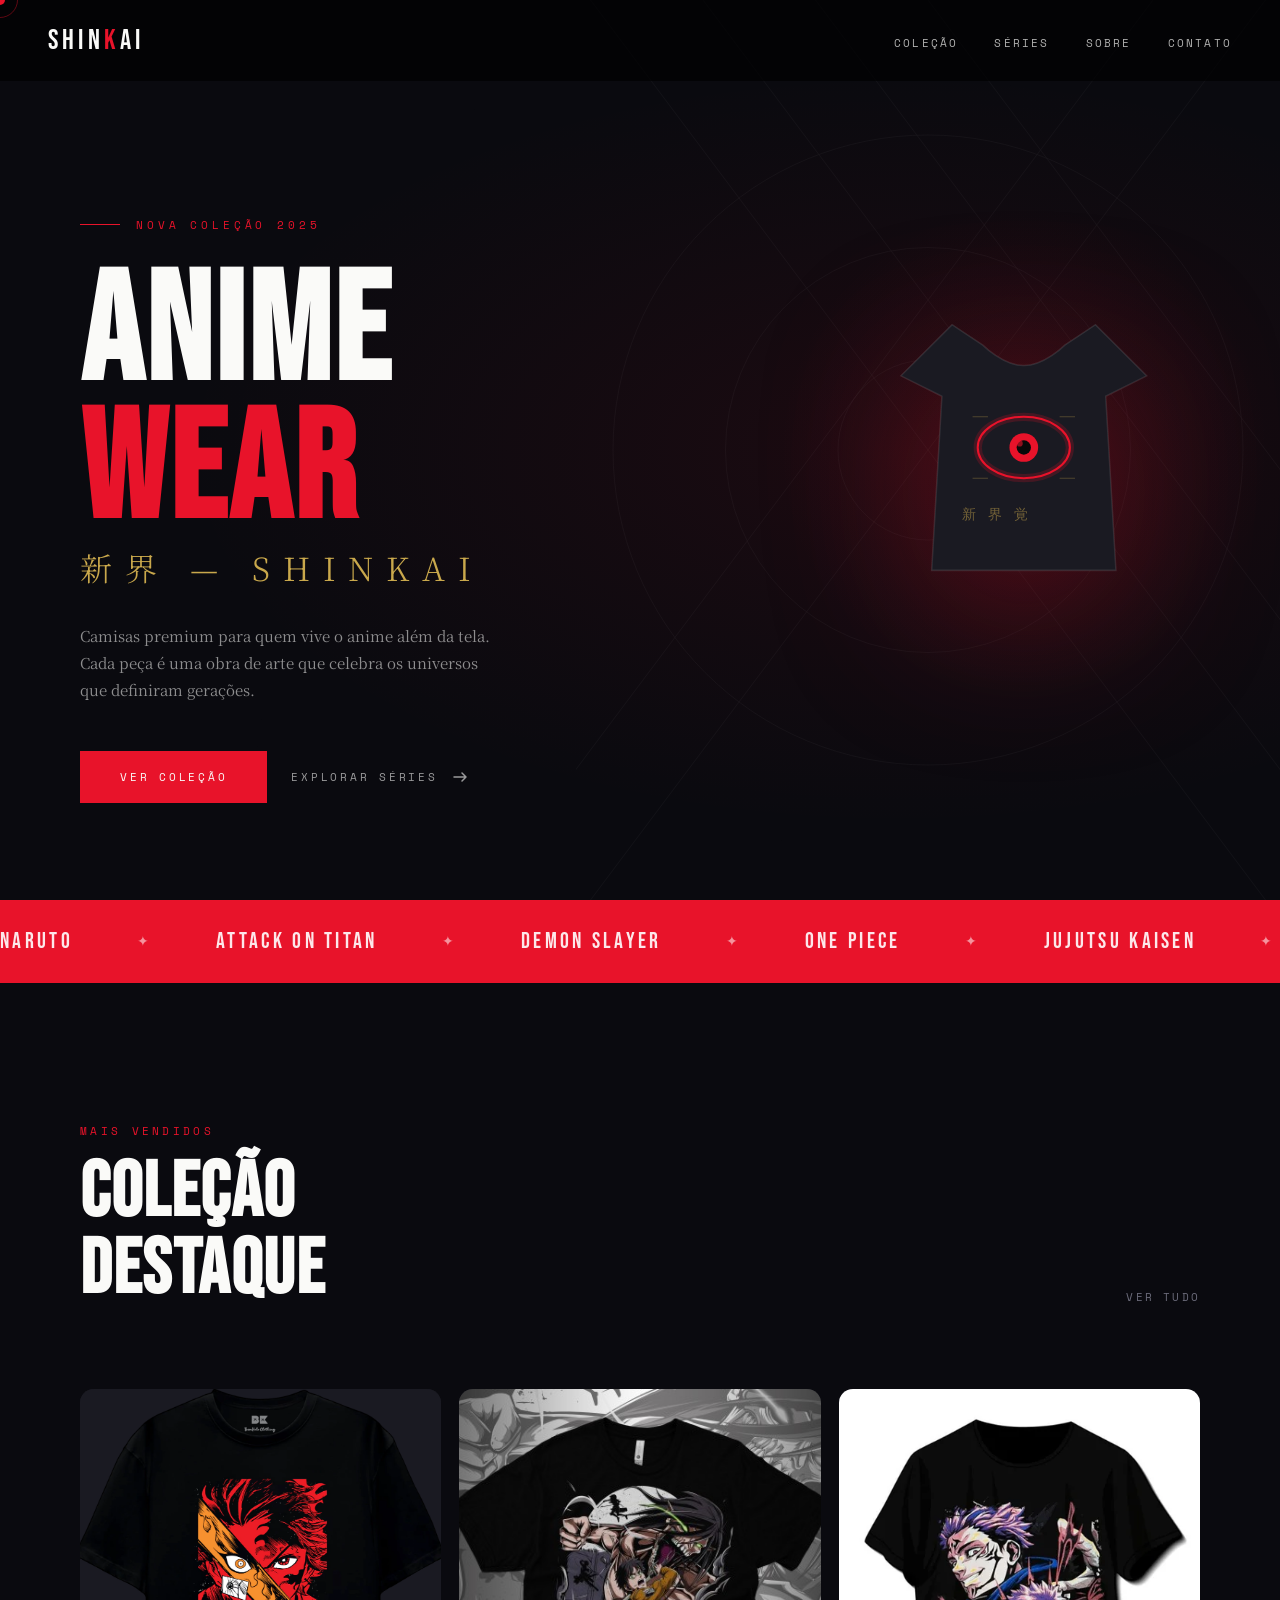
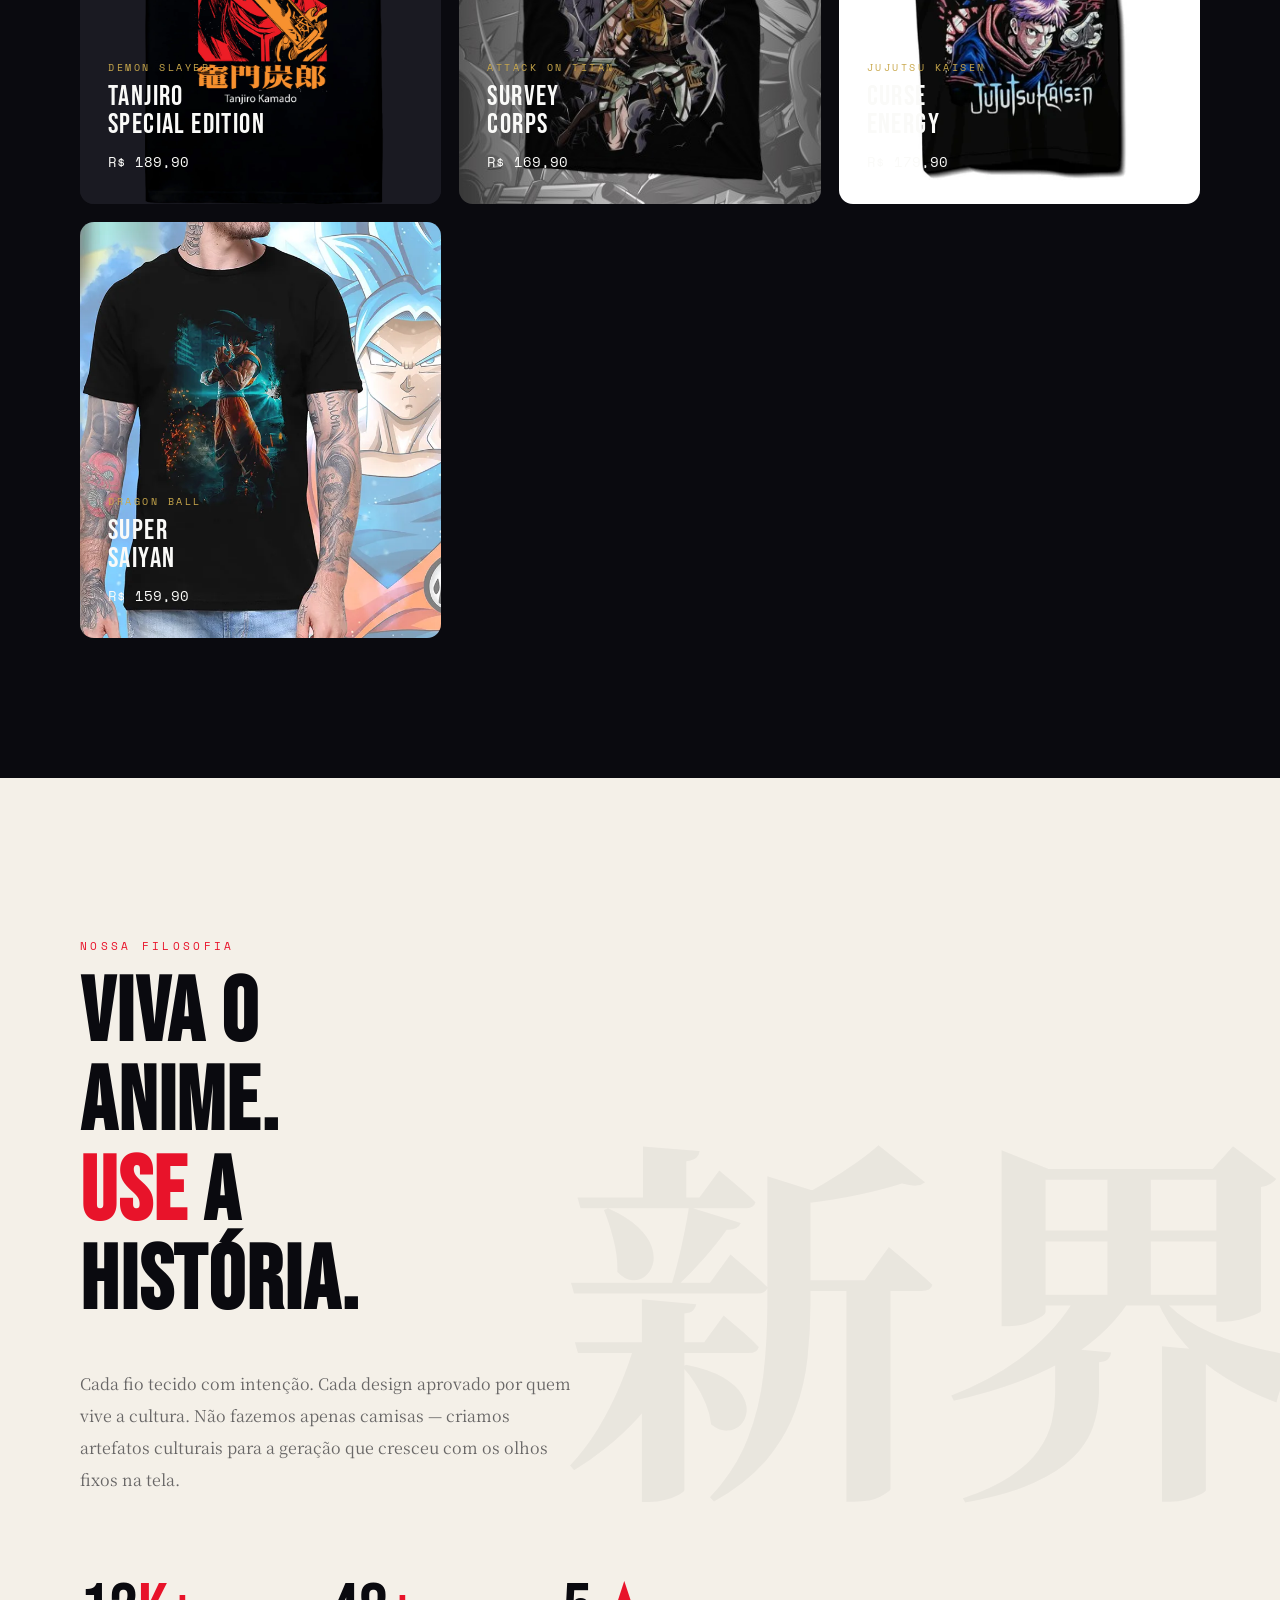
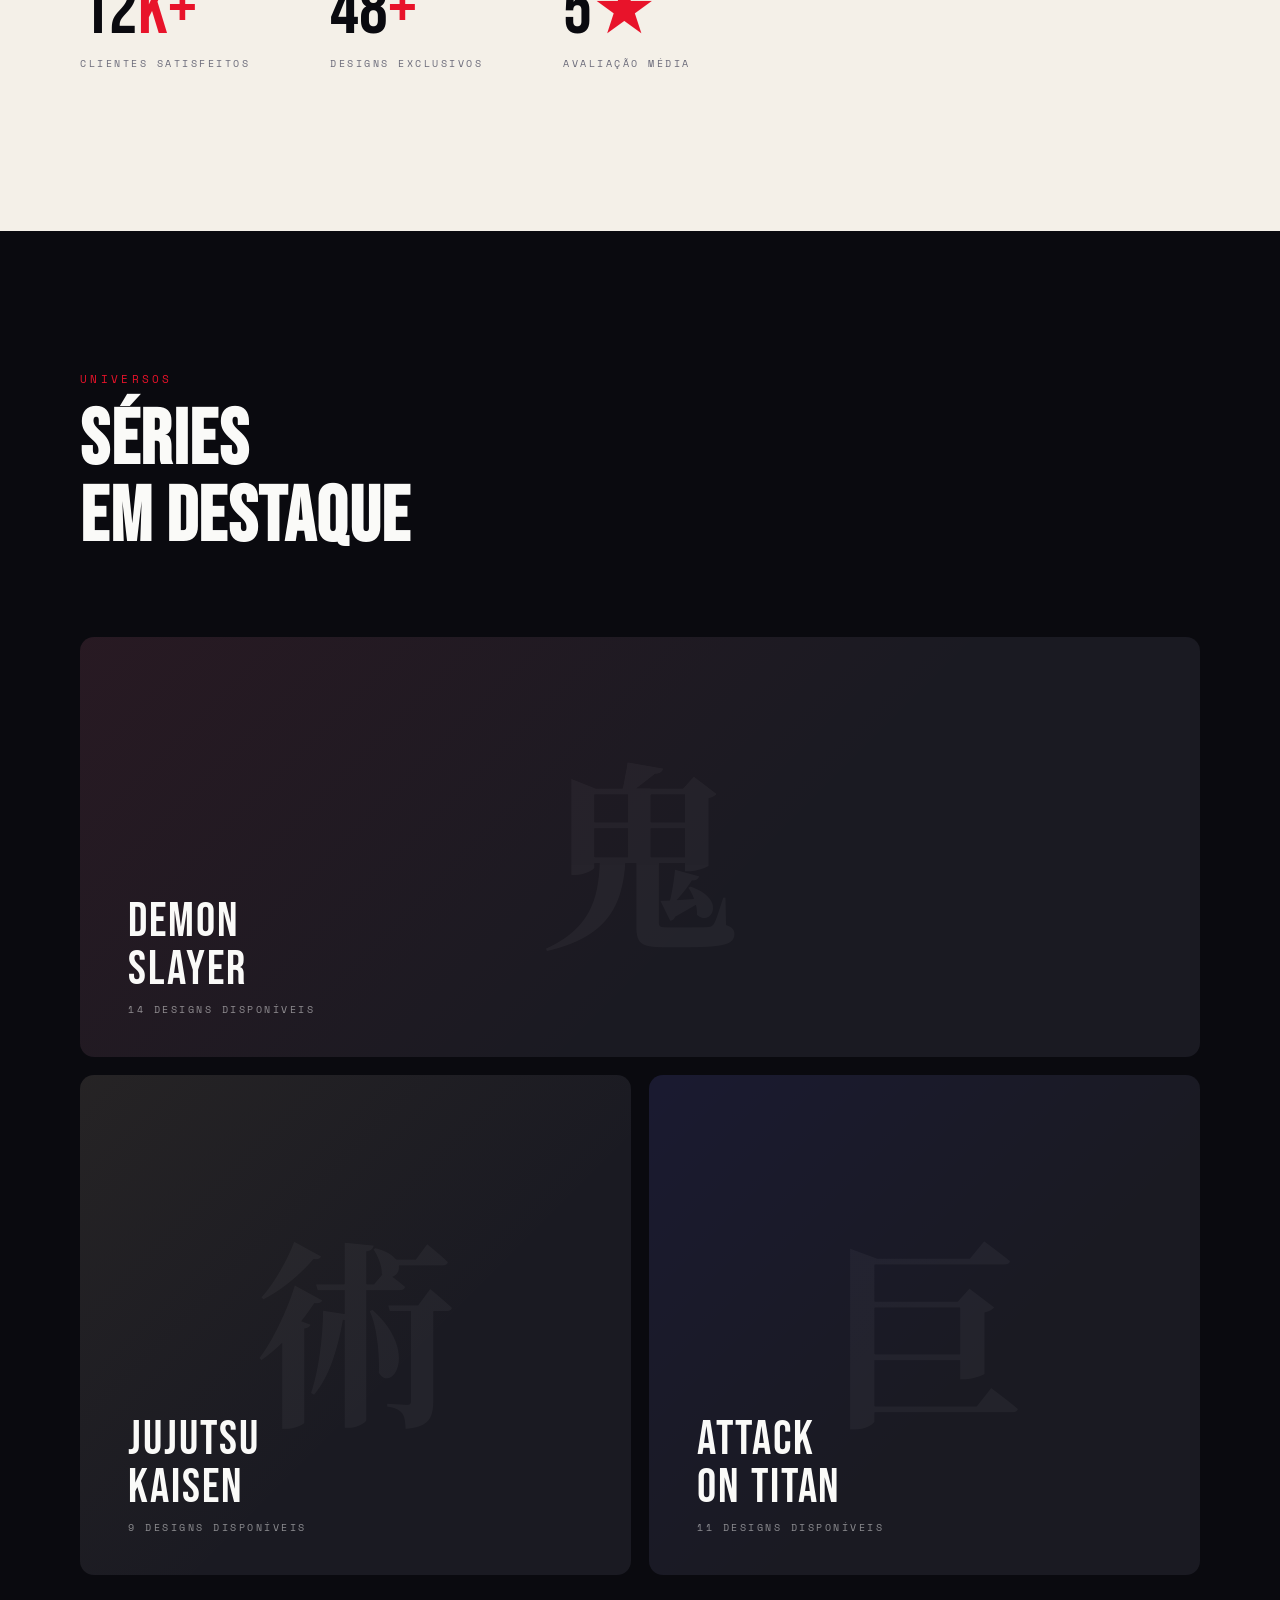
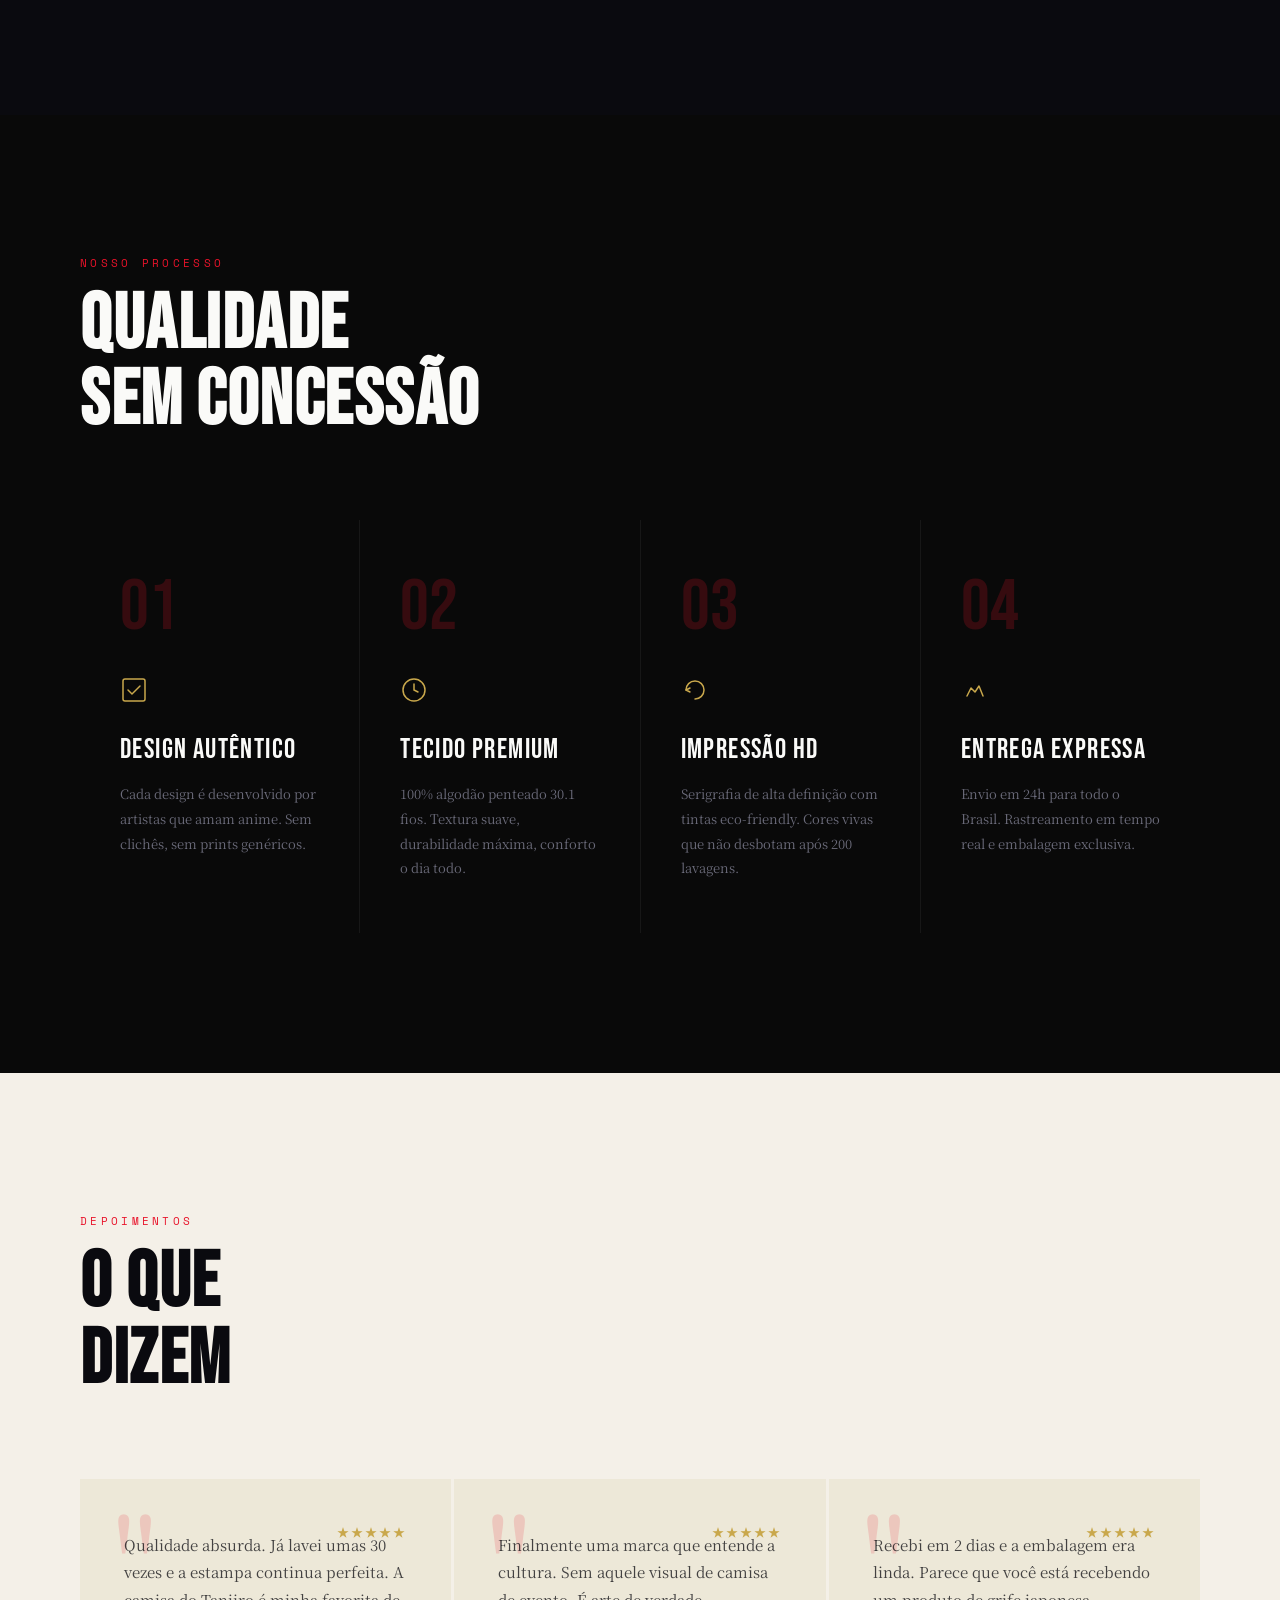
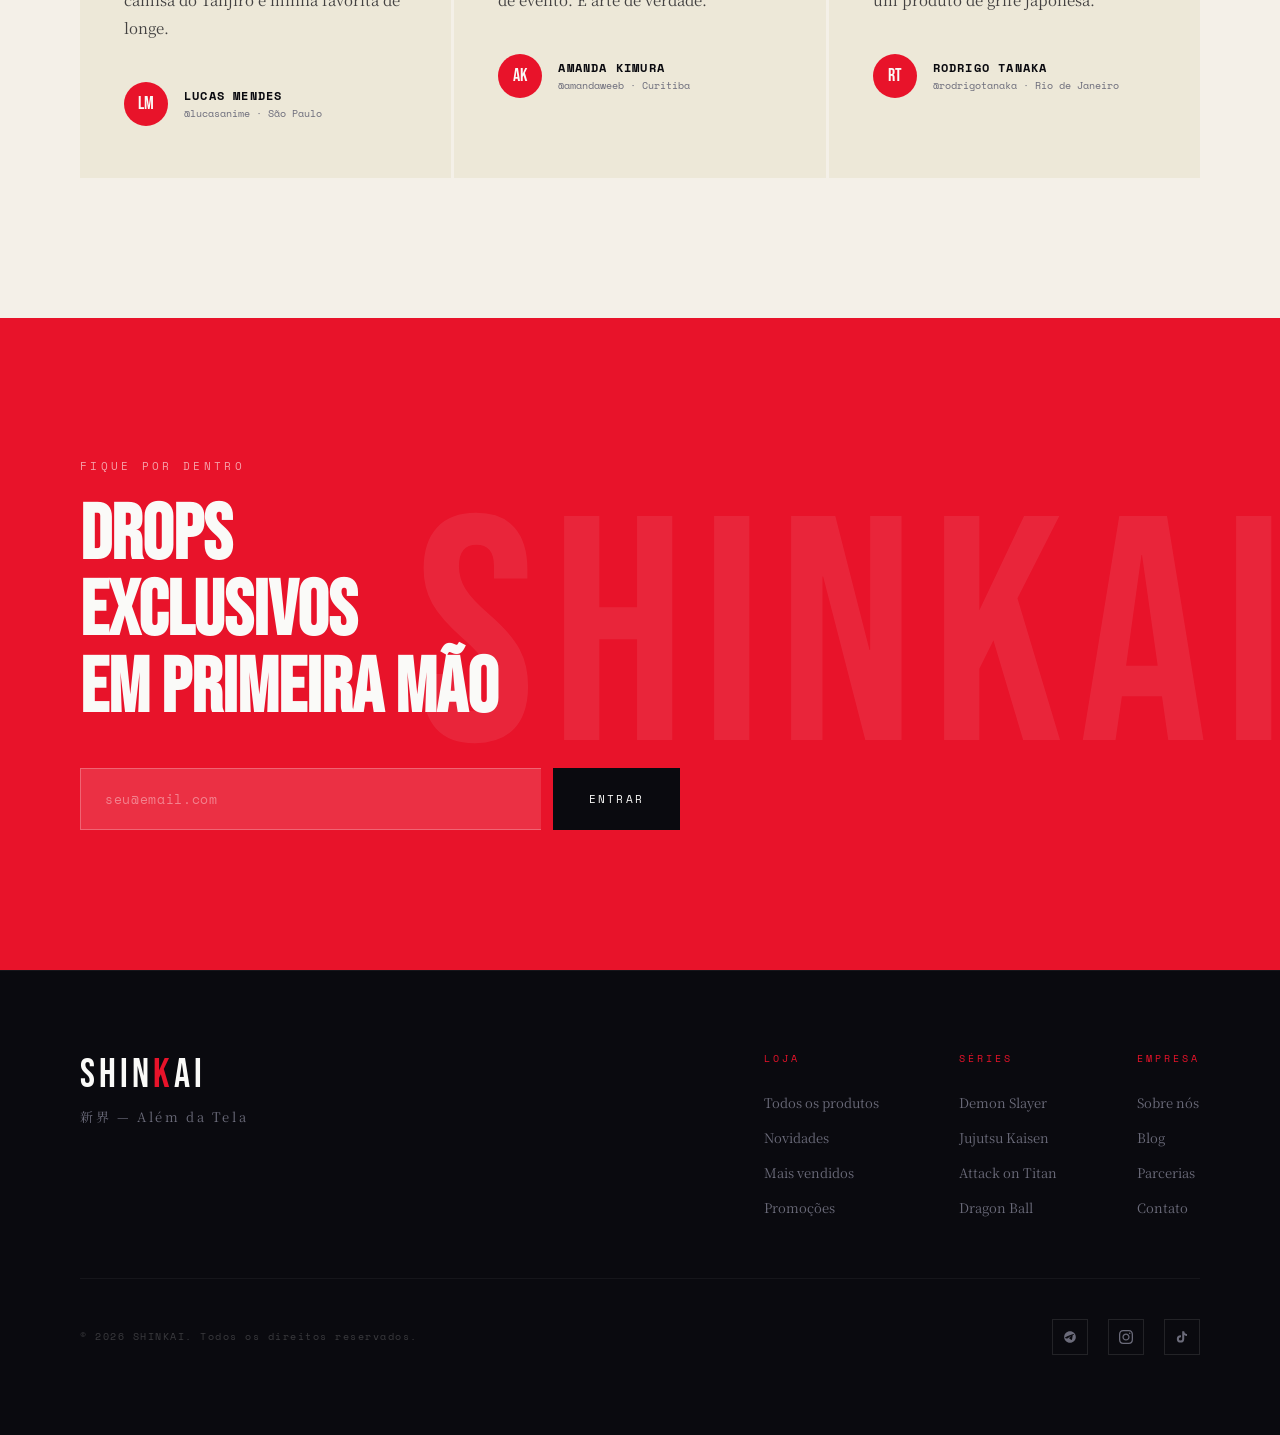
==== Index.html @ f2dc111c "feat: lançamento inicial da landing page SHINKAI com identidade visual premium inspirada em anime, s" ====
<!doctype html>
    <html lang="pt-BR">
    <head>
        <meta charset="UTF-8" />
        <meta name="viewport" content="width=device-width, initial-scale=1.0" />
        <title>SHINKAI — Camisas de Anime</title>
        <link
        href="https://fonts.googleapis.com/css2?family=Bebas+Neue&family=Noto+Serif+JP:wght@300;400;700&family=Space+Mono:wght@400;700&display=swap"
        rel="stylesheet"
        />
        <link rel="stylesheet" href="style.css" />
    </head>
    <body>
        <div class="cursor" id="cursor"></div>
        <div class="cursor-follower" id="cursor-follower"></div>

        <!-- NAV -->
        <nav>
        <a href="#" class="nav-logo">SHIN<span>K</span>AI</a>
        <ul class="nav-links">
            <li><a href="#produtos">Coleção</a></li>
            <li><a href="#colecoes">Séries</a></li>
            <li><a href="#processo">Sobre</a></li>
            <li><a href="#newsletter">Contato</a></li>
        </ul>
        </nav>

        <!-- HERO -->
        <section id="hero">
        <div class="hero-bg"></div>
        <div class="ink-lines">
            <svg
            viewBox="0 0 600 800"
            fill="none"
            xmlns="http://www.w3.org/2000/svg"
            >
            <line
                x1="0"
                y1="0"
                x2="600"
                y2="800"
                stroke="white"
                stroke-width="0.5"
            />
            <line
                x1="100"
                y1="0"
                x2="700"
                y2="800"
                stroke="white"
                stroke-width="0.5"
            />
            <line
                x1="200"
                y1="0"
                x2="800"
                y2="800"
                stroke="white"
                stroke-width="0.5"
            />
            <line
                x1="300"
                y1="0"
                x2="900"
                y2="800"
                stroke="white"
                stroke-width="0.5"
            />
            <line
                x1="600"
                y1="0"
                x2="0"
                y2="800"
                stroke="white"
                stroke-width="0.5"
            />
            <line
                x1="500"
                y1="0"
                x2="-100"
                y2="800"
                stroke="white"
                stroke-width="0.5"
            />
            <circle cx="300" cy="400" r="280" stroke="white" stroke-width="0.5" />
            <circle cx="300" cy="400" r="180" stroke="white" stroke-width="0.5" />
            <circle cx="300" cy="400" r="80" stroke="white" stroke-width="0.5" />
            </svg>
        </div>

        <div class="hero-content">
            <div class="hero-label">Nova Coleção 2025</div>
            <h1 class="hero-title">
            ANIME
            <span class="accent">WEAR</span>
            <span class="jp">新界 — SHINKAI</span>
            </h1>
            <p class="hero-desc">
            Camisas premium para quem vive o anime além da tela. Cada peça é uma
            obra de arte que celebra os universos que definiram gerações.
            </p>
            <div class="hero-ctas">
            <a href="#produtos" class="btn-primary">Ver Coleção</a>
            <a href="#colecoes" class="btn-ghost">
                Explorar Séries
                <svg width="20" height="20" viewBox="0 0 20 20" fill="none">
                <path
                    d="M4 10h12M12 6l4 4-4 4"
                    stroke="currentColor"
                    stroke-width="1.5"
                    stroke-linecap="round"
                    stroke-linejoin="round"
                />
                </svg>
            </a>
            </div>
        </div>

        <div class="hero-visual">
            <div class="shirt-frame">
            <div class="shirt-bg-circle"></div>
            <svg
                class="shirt-svg"
                viewBox="0 0 400 400"
                fill="none"
                xmlns="http://www.w3.org/2000/svg"
            >
                <!-- Shirt shape -->
                <path
                d="M130 80 L80 130 L120 150 L110 320 L290 320 L280 150 L320 130 L270 80 L240 100 C240 100 220 120 200 120 C180 120 160 100 160 100 Z"
                fill="#1A1A22"
                stroke="rgba(255,255,255,0.1)"
                stroke-width="1.5"
                />
                <!-- Design element - eye symbol -->
                <ellipse
                cx="200"
                cy="200"
                rx="45"
                ry="30"
                stroke="#E8132A"
                stroke-width="2"
                fill="none"
                />
                <circle cx="200" cy="200" r="14" fill="#E8132A" />
                <circle cx="200" cy="200" r="7" fill="#090909" />
                <circle cx="196" cy="196" r="3" fill="#E8132A" opacity="0.6" />
                <!-- Kanji decoration -->
                <text
                x="140"
                y="270"
                font-family="serif"
                font-size="14"
                fill="rgba(201,168,76,0.5)"
                letter-spacing="4"
                >
                新 界 覚
                </text>
                <!-- Corner marks -->
                <line
                x1="150"
                y1="170"
                x2="165"
                y2="170"
                stroke="rgba(201,168,76,0.3)"
                stroke-width="1"
                />
                <line
                x1="235"
                y1="170"
                x2="250"
                y2="170"
                stroke="rgba(201,168,76,0.3)"
                stroke-width="1"
                />
                <line
                x1="150"
                y1="230"
                x2="165"
                y2="230"
                stroke="rgba(201,168,76,0.3)"
                stroke-width="1"
                />
                <line
                x1="235"
                y1="230"
                x2="250"
                y2="230"
                stroke="rgba(201,168,76,0.3)"
                stroke-width="1"
                />
                <!-- Glow -->
                <ellipse
                cx="200"
                cy="200"
                rx="45"
                ry="30"
                stroke="rgba(232,19,42,0.2)"
                stroke-width="8"
                fill="none"
                />
            </svg>
            </div>
        </div>
        </section>

        <!-- MARQUEE -->
        <div class="marquee-section">
        <div class="marquee-track" id="marquee">
            <span class="marquee-item">Naruto</span>
            <span class="marquee-item">Attack on Titan</span>
            <span class="marquee-item">Demon Slayer</span>
            <span class="marquee-item">One Piece</span>
            <span class="marquee-item">Jujutsu Kaisen</span>
            <span class="marquee-item">Chainsaw Man</span>
            <span class="marquee-item">Hunter x Hunter</span>
            <span class="marquee-item">Bleach</span>
            <span class="marquee-item">Dragon Ball</span>
            <span class="marquee-item">Spy x Family</span>
            <!-- Duplicated for infinite loop -->
            <span class="marquee-item">Naruto</span>
            <span class="marquee-item">Attack on Titan</span>
            <span class="marquee-item">Demon Slayer</span>
            <span class="marquee-item">One Piece</span>
            <span class="marquee-item">Jujutsu Kaisen</span>
            <span class="marquee-item">Chainsaw Man</span>
            <span class="marquee-item">Hunter x Hunter</span>
            <span class="marquee-item">Bleach</span>
            <span class="marquee-item">Dragon Ball</span>
            <span class="marquee-item">Spy x Family</span>
        </div>
        </div>

        <!-- ========================= -->
        <!-- PRODUTOS ORGANIZADO -->
        <!-- ========================= -->

        <section id="produtos">
        <div class="section-header reveal">
            <div>
            <div class="section-label">Mais Vendidos</div>
            <h2 class="section-title">COLEÇÃO<br />DESTAQUE</h2>
            </div>

            <a href="#colecoes" class="section-link"> Ver tudo </a>
        </div>

        <div class="products-grid reveal">
            <!-- ================= CARD 1 ================= -->
            <div class="product-card">
            <div class="card-img">
                <!-- LINK DA FOTO -->
                <img
                src="./Img/camisa demon slayer tanjiro.webp"
                alt="Camisa Tanjiro"
                class="product-photo"
                />

                <div class="card-overlay"></div>

                <div class="card-info">
                <div class="card-series">Demon Slayer</div>
                <div class="card-name">TANJIRO<br />SPECIAL EDITION</div>
                <div class="card-price">R$ 189,90</div>
                </div>
            </div>
            </div>

            <!-- ================= CARD 2 ================= -->
            <div class="product-card">
            <div class="card-img">
                <!-- LINK DA FOTO -->
                <img
                src="./Img/camisa attack on titan.jpg"
                alt="Camisa Attack on Titan"
                class="product-photo"
                />

                <div class="card-overlay"></div>

                <div class="card-info">
                <div class="card-series">Attack on Titan</div>
                <div class="card-name">SURVEY<br />CORPS</div>
                <div class="card-price">R$ 169,90</div>
                </div>
            </div>
            </div>

            <!-- ================= CARD 3 ================= -->
            <div class="product-card">
            <div class="card-img">
                <!-- LINK DA FOTO -->
                <img
                src="./Img/Camisa Jujutsu Kaisen.webp"
                alt="Camisa Jujutsu Kaisen"
                class="product-photo"
                />

                <div class="card-overlay"></div>

                <div class="card-info">
                <div class="card-series">Jujutsu Kaisen</div>
                <div class="card-name">CURSE<br />ENERGY</div>
                <div class="card-price">R$ 179,90</div>
                </div>
            </div>
            </div>

            <!-- ================= CARD 4 ================= -->
            <div class="product-card">
            <div class="card-img">
                <!-- LINK DA FOTO -->
                <img
                src="./Img/camisa dragon ball.webp"
                alt="Camisa Dragon Ball"
                class="product-photo"
                />

                <div class="card-overlay"></div>

                <div class="card-info">
                <div class="card-series">Dragon Ball</div>
                <div class="card-name">SUPER<br />SAIYAN</div>
                <div class="card-price">R$ 159,90</div>
                </div>
            </div>
            </div>
        </div>
        </section>

        <!-- STATEMENT -->
        <section id="statement">
        <div class="statement-content">
            <div class="section-label reveal" style="color: var(--red)">
            Nossa Filosofia
            </div>
            <h2 class="statement-quote reveal">
            VIVA O<br />ANIME.<br /><em>USE</em> A<br />HISTÓRIA.
            </h2>
            <p class="statement-body reveal">
            Cada fio tecido com intenção. Cada design aprovado por quem vive a
            cultura. Não fazemos apenas camisas — criamos artefatos culturais para
            a geração que cresceu com os olhos fixos na tela.
            </p>
            <div class="statement-stats reveal">
            <div>
                <div class="stat-num">12<span>K+</span></div>
                <div class="stat-label">Clientes satisfeitos</div>
            </div>
            <div>
                <div class="stat-num">48<span>+</span></div>
                <div class="stat-label">Designs exclusivos</div>
            </div>
            <div>
                <div class="stat-num">5<span>★</span></div>
                <div class="stat-label">Avaliação média</div>
            </div>
            </div>
        </div>
        </section>

        <!-- COLLECTIONS -->
        <section id="colecoes">
        <div class="section-header reveal">
            <div>
            <div class="section-label">Universos</div>
            <h2 class="section-title">SÉRIES<br />EM DESTAQUE</h2>
            </div>
        </div>

        <div class="collections-grid">
            <div class="collection-item coll-1 reveal">
            <div class="coll-bg">鬼</div>
            <div class="coll-gradient"></div>
            <div class="coll-content">
                <div>
                <div class="coll-title">DEMON<br />SLAYER</div>
                <div class="coll-sub">14 designs disponíveis</div>
                </div>
                <button class="coll-arrow">
                <svg width="18" height="18" viewBox="0 0 18 18" fill="none">
                    <path
                    d="M3 9h12M11 5l4 4-4 4"
                    stroke="white"
                    stroke-width="1.5"
                    stroke-linecap="round"
                    />
                </svg>
                </button>
            </div>
            </div>
            <div class="collection-item coll-2 reveal">
            <div class="coll-bg">術</div>
            <div class="coll-gradient"></div>
            <div class="coll-content">
                <div>
                <div class="coll-title">JUJUTSU<br />KAISEN</div>
                <div class="coll-sub">9 designs disponíveis</div>
                </div>
                <button class="coll-arrow">
                <svg width="18" height="18" viewBox="0 0 18 18" fill="none">
                    <path
                    d="M3 9h12M11 5l4 4-4 4"
                    stroke="white"
                    stroke-width="1.5"
                    stroke-linecap="round"
                    />
                </svg>
                </button>
            </div>
            </div>
            <div class="collection-item coll-3 reveal">
            <div class="coll-bg">巨</div>
            <div class="coll-gradient"></div>
            <div class="coll-content">
                <div>
                <div class="coll-title">ATTACK<br />ON TITAN</div>
                <div class="coll-sub">11 designs disponíveis</div>
                </div>
                <button class="coll-arrow">
                <svg width="18" height="18" viewBox="0 0 18 18" fill="none">
                    <path
                    d="M3 9h12M11 5l4 4-4 4"
                    stroke="white"
                    stroke-width="1.5"
                    stroke-linecap="round"
                    />
                </svg>
                </button>
            </div>
            </div>
        </div>
        </section>

        <!-- PROCESS -->
        <section id="processo">
        <div class="section-header reveal">
            <div>
            <div class="section-label">Nosso Processo</div>
            <h2 class="section-title">QUALIDADE<br />SEM CONCESSÃO</h2>
            </div>
        </div>

        <div class="process-grid">
            <div class="process-item reveal">
            <div class="process-num">01</div>
            <div class="process-icon">
                <svg width="28" height="28" viewBox="0 0 28 28" fill="none">
                <rect
                    x="3"
                    y="3"
                    width="22"
                    height="22"
                    rx="2"
                    stroke="#C9A84C"
                    stroke-width="1.5"
                />
                <path
                    d="M8 14l4 4 8-8"
                    stroke="#C9A84C"
                    stroke-width="1.5"
                    stroke-linecap="round"
                />
                </svg>
            </div>
            <div class="process-name">Design Autêntico</div>
            <p class="process-desc">
                Cada design é desenvolvido por artistas que amam anime. Sem clichês,
                sem prints genéricos.
            </p>
            </div>
            <div class="process-item reveal">
            <div class="process-num">02</div>
            <div class="process-icon">
                <svg width="28" height="28" viewBox="0 0 28 28" fill="none">
                <circle
                    cx="14"
                    cy="14"
                    r="11"
                    stroke="#C9A84C"
                    stroke-width="1.5"
                />
                <path
                    d="M14 8v6l4 2"
                    stroke="#C9A84C"
                    stroke-width="1.5"
                    stroke-linecap="round"
                />
                </svg>
            </div>
            <div class="process-name">Tecido Premium</div>
            <p class="process-desc">
                100% algodão penteado 30.1 fios. Textura suave, durabilidade máxima,
                conforto o dia todo.
            </p>
            </div>
            <div class="process-item reveal">
            <div class="process-num">03</div>
            <div class="process-icon">
                <svg width="28" height="28" viewBox="0 0 28 28" fill="none">
                <path
                    d="M5 14C5 9 9 5 14 5s9 4 9 9-4 9-9 9"
                    stroke="#C9A84C"
                    stroke-width="1.5"
                    stroke-linecap="round"
                />
                <path
                    d="M5 14l4-2M5 14l4 2"
                    stroke="#C9A84C"
                    stroke-width="1.5"
                    stroke-linecap="round"
                />
                </svg>
            </div>
            <div class="process-name">Impressão HD</div>
            <p class="process-desc">
                Serigrafia de alta definição com tintas eco-friendly. Cores vivas
                que não desbotam após 200 lavagens.
            </p>
            </div>
            <div class="process-item reveal">
            <div class="process-num">04</div>
            <div class="process-icon">
                <svg width="28" height="28" viewBox="0 0 28 28" fill="none">
                <path
                    d="M6 20l4-8 4 4 4-6 4 10"
                    stroke="#C9A84C"
                    stroke-width="1.5"
                    stroke-linecap="round"
                    stroke-linejoin="round"
                />
                </svg>
            </div>
            <div class="process-name">Entrega Expressa</div>
            <p class="process-desc">
                Envio em 24h para todo o Brasil. Rastreamento em tempo real e
                embalagem exclusiva.
            </p>
            </div>
        </div>
        </section>

        <!-- TESTIMONIALS -->
        <section id="depoimentos">
        <div class="section-header reveal">
            <div>
            <div class="section-label" style="color: var(--red)">Depoimentos</div>
            <h2 class="section-title" style="color: var(--ink)">
                O QUE<br />DIZEM
            </h2>
            </div>
        </div>

        <div class="testimonials-track">
            <div class="testimonial-card reveal">
            <div class="stars">★★★★★</div>
            <p class="testimonial-text">
                Qualidade absurda. Já lavei umas 30 vezes e a estampa continua
                perfeita. A camisa do Tanjiro é minha favorita de longe.
            </p>
            <div class="testimonial-author">
                <div class="author-avatar">LM</div>
                <div>
                <div class="author-name">Lucas Mendes</div>
                <div class="author-handle">@lucasanime · São Paulo</div>
                </div>
            </div>
            </div>
            <div class="testimonial-card reveal">
            <div class="stars">★★★★★</div>
            <p class="testimonial-text">
                Finalmente uma marca que entende a cultura. Sem aquele visual de
                camisa de evento. É arte de verdade.
            </p>
            <div class="testimonial-author">
                <div class="author-avatar">AK</div>
                <div>
                <div class="author-name">Amanda Kimura</div>
                <div class="author-handle">@amandaweeb · Curitiba</div>
                </div>
            </div>
            </div>
            <div class="testimonial-card reveal">
            <div class="stars">★★★★★</div>
            <p class="testimonial-text">
                Recebi em 2 dias e a embalagem era linda. Parece que você está
                recebendo um produto de grife japonesa.
            </p>
            <div class="testimonial-author">
                <div class="author-avatar">RT</div>
                <div>
                <div class="author-name">Rodrigo Tanaka</div>
                <div class="author-handle">@rodrigotanaka · Rio de Janeiro</div>
                </div>
            </div>
            </div>
        </div>
        </section>

        <!-- NEWSLETTER -->
        <section id="newsletter">
        <div class="nl-content">
            <div class="nl-label">Fique por dentro</div>
            <h2 class="nl-title">DROPS<br />EXCLUSIVOS<br />EM PRIMEIRA MÃO</h2>
            <div class="nl-form">
            <input type="email" class="nl-input" placeholder="seu@email.com" />
            <button class="nl-btn">Entrar</button>
            </div>
        </div>
        </section>

        <!-- FOOTER -->
        <footer>
        <div class="footer-top">
            <div>
            <div class="footer-logo">SHIN<span>K</span>AI</div>
            <div class="footer-tagline">新界 — Além da Tela</div>
            </div>
            <div class="footer-cols">
            <div class="footer-col">
                <div class="footer-col-title">Loja</div>
                <ul>
                <li><a href="#">Todos os produtos</a></li>
                <li><a href="#">Novidades</a></li>
                <li><a href="#">Mais vendidos</a></li>
                <li><a href="#">Promoções</a></li>
                </ul>
            </div>
            <div class="footer-col">
                <div class="footer-col-title">Séries</div>
                <ul>
                <li><a href="#">Demon Slayer</a></li>
                <li><a href="#">Jujutsu Kaisen</a></li>
                <li><a href="#">Attack on Titan</a></li>
                <li><a href="#">Dragon Ball</a></li>
                </ul>
            </div>
            <div class="footer-col">
                <div class="footer-col-title">Empresa</div>
                <ul>
                <li><a href="#">Sobre nós</a></li>
                <li><a href="#">Blog</a></li>
                <li><a href="#">Parcerias</a></li>
                <li><a href="#">Contato</a></li>
                </ul>
            </div>
            </div>
        </div>
        <div class="footer-bottom">
            <div class="footer-copy">
            © 2026 SHINKAI. Todos os direitos reservados.
            </div>
            <div class="footer-social">
            <a href="#" class="social-link">
                <svg viewBox="0 0 24 24">
                <path
                    d="M12 2C6.48 2 2 6.48 2 12s4.48 10 10 10 10-4.48 10-10S17.52 2 12 2zm4.64 6.8c-.15 1.58-.8 5.42-1.13 7.19-.14.75-.42 1-.68 1.03-.58.05-1.02-.38-1.58-.75-.88-.58-1.38-.94-2.23-1.5-.99-.65-.35-1.01.22-1.59.15-.15 2.71-2.48 2.76-2.69.01-.03.01-.14-.07-.2-.08-.06-.19-.04-.27-.02-.12.02-1.96 1.25-5.54 3.69-.52.36-1 .53-1.42.52-.47-.01-1.37-.26-2.03-.48-.82-.27-1.47-.42-1.42-.88.03-.25.38-.51 1.07-.78 4.19-1.82 6.99-3.02 8.4-3.6 4.01-1.67 4.84-1.96 5.38-1.97.12 0 .38.03.55.18.14.12.18.29.2.45-.01.06-.01.13-.02.2z"
                />
                </svg>
            </a>
            <a href="#" class="social-link">
                <svg viewBox="0 0 24 24">
                <path
                    d="M12 2.163c3.204 0 3.584.012 4.85.07 3.252.148 4.771 1.691 4.919 4.919.058 1.265.069 1.645.069 4.849 0 3.205-.012 3.584-.069 4.849-.149 3.225-1.664 4.771-4.919 4.919-1.266.058-1.644.07-4.85.07-3.204 0-3.584-.012-4.849-.07-3.26-.149-4.771-1.699-4.919-4.92-.058-1.265-.07-1.644-.07-4.849 0-3.204.013-3.583.07-4.849.149-3.227 1.664-4.771 4.919-4.919 1.266-.057 1.645-.069 4.849-.069zm0-2.163c-3.259 0-3.667.014-4.947.072-4.358.2-6.78 2.618-6.98 6.98-.059 1.281-.073 1.689-.073 4.948 0 3.259.014 3.668.072 4.948.2 4.358 2.618 6.78 6.98 6.98 1.281.058 1.689.072 4.948.072 3.259 0 3.668-.014 4.948-.072 4.354-.2 6.782-2.618 6.979-6.98.059-1.28.073-1.689.073-4.948 0-3.259-.014-3.667-.072-4.947-.196-4.354-2.617-6.78-6.979-6.98-1.281-.059-1.69-.073-4.949-.073zm0 5.838c-3.403 0-6.162 2.759-6.162 6.162s2.759 6.163 6.162 6.163 6.162-2.759 6.162-6.163c0-3.403-2.759-6.162-6.162-6.162zm0 10.162c-2.209 0-4-1.79-4-4 0-2.209 1.791-4 4-4s4 1.791 4 4c0 2.21-1.791 4-4 4zm6.406-11.845c-.796 0-1.441.645-1.441 1.44s.645 1.44 1.441 1.44c.795 0 1.439-.645 1.439-1.44s-.644-1.44-1.439-1.44z"
                />
                </svg>
            </a>
            <a href="#" class="social-link">
                <svg viewBox="0 0 24 24">
                <path
                    d="M19.59 6.69a4.83 4.83 0 01-3.77-4.25V2h-3.45v13.67a2.89 2.89 0 01-2.88 2.5 2.89 2.89 0 01-2.89-2.89 2.89 2.89 0 012.89-2.89c.28 0 .54.04.79.1V9.01a6.28 6.28 0 00-.79-.05 6.34 6.34 0 00-6.34 6.34 6.34 6.34 0 006.34 6.34 6.34 6.34 0 006.33-6.34V8.69a8.18 8.18 0 004.77 1.52V6.76a4.85 4.85 0 01-1-.07z"
                />
                </svg>
            </a>
            </div>
        </div>
        </footer>
        <script src="Scrpit.js"></script>
    </body>
    </html>
---- style.css ----
:root {
                --red: #e8132a;
                --dark: #090909;
                --ink: #0a0a0f;
                --paper: #f4f0e8;
                --cream: #ede8d8;
                --gold: #c9a84c;
                --white: #fafaf8;
                --gray: #1a1a22;
                --muted: #6b6b7a;
                }

                *,
                *::before,
                *::after {
                box-sizing: border-box;
                margin: 0;
                padding: 0;
                }

                html {
                scroll-behavior: smooth;
                }

                body {
                background: var(--ink);
                color: var(--white);
                font-family: "Noto Serif JP", serif;
                overflow-x: hidden;
                cursor: none;
                }

                /* CUSTOM CURSOR */
                .cursor {
                position: fixed;
                width: 10px;
                height: 10px;
                background: var(--red);
                border-radius: 50%;
                pointer-events: none;
                z-index: 9999;
                transform: translate(-50%, -50%);
                transition: transform 0.1s;
                }
                .cursor-follower {
                position: fixed;
                width: 36px;
                height: 36px;
                border: 1px solid rgba(232, 19, 42, 0.4);
                border-radius: 50%;
                pointer-events: none;
                z-index: 9998;
                transform: translate(-50%, -50%);
                transition: all 0.15s ease;
                }

                /* NOISE OVERLAY */
                body::before {
                content: "";
                position: fixed;
                inset: 0;
                background-image: url("data:image/svg+xml,%3Csvg viewBox='0 0 256 256' xmlns='http://www.w3.org/2000/svg'%3E%3Cfilter id='noise'%3E%3CfeTurbulence type='fractalNoise' baseFrequency='0.9' numOctaves='4' stitchTiles='stitch'/%3E%3C/filter%3E%3Crect width='100%25' height='100%25' filter='url(%23noise)' opacity='0.05'/%3E%3C/svg%3E");
                opacity: 0.04;
                pointer-events: none;
                z-index: 1000;
                }

                /* NAV */
                nav {
                position: fixed;
                top: 0;
                left: 0;
                right: 0;
                z-index: 500;
                padding: 24px 48px;
                display: flex;
                justify-content: space-between;
                align-items: center;
                mix-blend-mode: difference;
                }
                .nav-logo {
                font-family: "Bebas Neue", sans-serif;
                font-size: 28px;
                letter-spacing: 0.15em;
                color: var(--white);
                text-decoration: none;
                }
                .nav-logo span {
                color: var(--red);
                }
                .nav-links {
                display: flex;
                gap: 36px;
                list-style: none;
                }
                .nav-links a {
                font-family: "Space Mono", monospace;
                font-size: 11px;
                letter-spacing: 0.2em;
                text-transform: uppercase;
                color: var(--white);
                text-decoration: none;
                opacity: 0.7;
                transition: opacity 0.2s;
                }
                .nav-links a:hover {
                opacity: 1;
                }

                /* HERO */
                #hero {
                position: relative;
                height: 100vh;
                display: flex;
                align-items: center;
                overflow: hidden;
                background: var(--ink);
                }

                .hero-bg {
                position: absolute;
                inset: 0;
                background: radial-gradient(
                    ellipse 80% 60% at 70% 50%,
                    rgba(232, 19, 42, 0.08) 0%,
                    transparent 70%
                );
                }

                /* Ink lines decorative */
                .ink-lines {
                position: absolute;
                right: 0;
                top: 0;
                width: 55%;
                height: 100%;
                overflow: hidden;
                opacity: 0.06;
                }
                .ink-lines svg {
                width: 100%;
                height: 100%;
                }

                .hero-content {
                position: relative;
                z-index: 2;
                padding: 0 80px;
                max-width: 900px;
                }

                .hero-label {
                font-family: "Space Mono", monospace;
                font-size: 11px;
                letter-spacing: 0.35em;
                color: var(--red);
                text-transform: uppercase;
                display: flex;
                align-items: center;
                gap: 16px;
                margin-bottom: 32px;
                opacity: 0;
                animation: fadeUp 0.8s ease 0.2s forwards;
                }
                .hero-label::before {
                content: "";
                width: 40px;
                height: 1px;
                background: var(--red);
                }

                .hero-title {
                font-family: "Bebas Neue", sans-serif;
                font-size: clamp(80px, 12vw, 160px);
                line-height: 0.9;
                letter-spacing: 0.02em;
                color: var(--white);
                opacity: 0;
                animation: fadeUp 1s ease 0.4s forwards;
                }
                .hero-title .accent {
                color: var(--red);
                display: block;
                }
                .hero-title .jp {
                font-family: "Noto Serif JP", serif;
                font-size: clamp(18px, 2.5vw, 32px);
                font-weight: 300;
                letter-spacing: 0.4em;
                color: var(--gold);
                display: block;
                margin-top: 12px;
                }

                .hero-desc {
                margin-top: 40px;
                font-size: 15px;
                line-height: 1.8;
                color: rgba(250, 250, 248, 0.55);
                max-width: 420px;
                opacity: 0;
                animation: fadeUp 1s ease 0.6s forwards;
                }

                .hero-ctas {
                margin-top: 48px;
                display: flex;
                gap: 24px;
                align-items: center;
                opacity: 0;
                animation: fadeUp 1s ease 0.8s forwards;
                }

                .btn-primary {
                background: var(--red);
                color: var(--white);
                font-family: "Space Mono", monospace;
                font-size: 11px;
                letter-spacing: 0.25em;
                text-transform: uppercase;
                text-decoration: none;
                padding: 18px 40px;
                display: inline-block;
                position: relative;
                overflow: hidden;
                transition: transform 0.3s;
                }
                .btn-primary::after {
                content: "";
                position: absolute;
                bottom: 0;
                left: -100%;
                right: 100%;
                height: 2px;
                background: var(--gold);
                transition: all 0.4s ease;
                }
                .btn-primary:hover::after {
                left: 0;
                right: 0;
                }
                .btn-primary:hover {
                transform: translateY(-2px);
                }

                .btn-ghost {
                font-family: "Space Mono", monospace;
                font-size: 11px;
                letter-spacing: 0.25em;
                text-transform: uppercase;
                color: rgba(250, 250, 248, 0.6);
                text-decoration: none;
                display: inline-flex;
                align-items: center;
                gap: 12px;
                transition: color 0.3s;
                }
                .btn-ghost:hover {
                color: var(--white);
                }
                .btn-ghost svg {
                transition: transform 0.3s;
                }
                .btn-ghost:hover svg {
                transform: translateX(6px);
                }

                /* Floating shirt visual */
                .hero-visual {
                position: absolute;
                right: 6%;
                top: 50%;
                transform: translateY(-50%);
                z-index: 2;
                opacity: 0;
                animation: floatIn 1.2s ease 0.5s forwards;
                }
                .shirt-frame {
                width: clamp(280px, 32vw, 480px);
                aspect-ratio: 1;
                position: relative;
                }
                .shirt-bg-circle {
                position: absolute;
                inset: -10%;
                border-radius: 50%;
                background: radial-gradient(
                    circle,
                    rgba(232, 19, 42, 0.12) 0%,
                    transparent 70%
                );
                animation: pulse 4s ease-in-out infinite;
                }
                .shirt-svg {
                width: 100%;
                height: 100%;
                filter: drop-shadow(0 40px 80px rgba(232, 19, 42, 0.25));
                animation: float 6s ease-in-out infinite;
                }

                /* MARQUEE */
                .marquee-section {
                padding: 28px 0;
                background: var(--red);
                overflow: hidden;
                position: relative;
                z-index: 3;
                }
                .marquee-track {
                display: flex;
                gap: 64px;
                animation: marquee 20s linear infinite;
                white-space: nowrap;
                }
                .marquee-item {
                font-family: "Bebas Neue", sans-serif;
                font-size: 22px;
                letter-spacing: 0.15em;
                color: rgba(255, 255, 255, 0.9);
                display: flex;
                align-items: center;
                gap: 64px;
                flex-shrink: 0;
                }
                .marquee-item::after {
                content: "✦";
                opacity: 0.6;
                font-size: 14px;
                }

                /* PRODUCTS */
                #produtos {
                padding: 140px 80px;
                position: relative;
                }
                .section-header {
                display: flex;
                justify-content: space-between;
                align-items: flex-end;
                margin-bottom: 80px;
                }
                .section-label {
                font-family: "Space Mono", monospace;
                font-size: 11px;
                letter-spacing: 0.3em;
                text-transform: uppercase;
                color: var(--red);
                margin-bottom: 16px;
                }
                .section-title {
                font-family: "Bebas Neue", sans-serif;
                font-size: clamp(48px, 6vw, 80px);
                line-height: 1;
                letter-spacing: 0.02em;
                color: var(--white);
                }
                .section-link {
                font-family: "Space Mono", monospace;
                font-size: 11px;
                letter-spacing: 0.2em;
                text-transform: uppercase;
                color: var(--muted);
                text-decoration: none;
                display: flex;
                align-items: center;
                gap: 10px;
                transition: color 0.3s;
                padding-bottom: 4px;
                }
                .section-link:hover {
                color: var(--white);
                }

                .products-grid {
                display: grid;
                grid-template-columns: repeat(3, 1fr);
                gap: 2px;
                }
                .product-card {
                position: relative;
                background: var(--gray);
                aspect-ratio: 3/4;
                overflow: hidden;
                cursor: none;
                }
                .product-card:first-child {
                grid-row: span 2;
                aspect-ratio: auto;
                }

                .card-img {
                width: 100%;
                height: 100%;
                display: flex;
                align-items: center;
                justify-content: center;
                background: var(--gray);
                position: relative;
                overflow: hidden;
                transition: transform 0.6s cubic-bezier(0.25, 0.46, 0.45, 0.94);
                }
                .product-card:hover .card-img {
                transform: scale(1.04);
                }

                /* Shirt illustrations */
                .shirt-illustration {
                width: 55%;
                transition: transform 0.6s ease;
                }
                .product-card:hover .shirt-illustration {
                transform: translateY(-8px) rotate(-2deg);
                }

                .card-overlay {
                position: absolute;
                inset: 0;
                background: linear-gradient(to top, rgba(0, 0, 0, 0.8) 0%, transparent 60%);
                opacity: 0;
                transition: opacity 0.4s;
                }
                .product-card:hover .card-overlay {
                opacity: 1;
                }

                .card-info {
                position: absolute;
                bottom: 0;
                left: 0;
                right: 0;
                padding: 32px 28px;
                transform: translateY(12px);
                transition: transform 0.4s ease;
                opacity: 0;
                }
                .product-card:hover .card-info {
                transform: translateY(0);
                opacity: 1;
                }

                .card-series {
                font-family: "Space Mono", monospace;
                font-size: 10px;
                letter-spacing: 0.25em;
                color: var(--gold);
                text-transform: uppercase;
                margin-bottom: 8px;
                }
                .card-name {
                font-family: "Bebas Neue", sans-serif;
                font-size: 28px;
                letter-spacing: 0.05em;
                color: var(--white);
                line-height: 1;
                margin-bottom: 12px;
                }
                .card-price {
                font-family: "Space Mono", monospace;
                font-size: 14px;
                color: var(--white);
                display: flex;
                align-items: center;
                justify-content: space-between;
                }
                .card-add {
                width: 36px;
                height: 36px;
                border: 1px solid rgba(255, 255, 255, 0.3);
                display: flex;
                align-items: center;
                justify-content: center;
                transition: all 0.3s;
                background: none;
                cursor: none;
                }
                .card-add:hover {
                background: var(--red);
                border-color: var(--red);
                }

                .card-badge {
                position: absolute;
                top: 20px;
                right: 20px;
                background: var(--red);
                font-family: "Space Mono", monospace;
                font-size: 9px;
                letter-spacing: 0.2em;
                text-transform: uppercase;
                padding: 6px 12px;
                color: var(--white);
                }

                /* STATEMENT */
                #statement {
                padding: 160px 80px;
                background: var(--paper);
                color: var(--ink);
                position: relative;
                overflow: hidden;
                }
                #statement::before {
                content: "新界";
                font-family: "Noto Serif JP", serif;
                font-size: 380px;
                font-weight: 700;
                position: absolute;
                right: -40px;
                top: 50%;
                transform: translateY(-50%);
                opacity: 0.04;
                line-height: 1;
                color: var(--ink);
                pointer-events: none;
                }

                .statement-content {
                max-width: 700px;
                position: relative;
                z-index: 2;
                }
                .statement-quote {
                font-family: "Bebas Neue", sans-serif;
                font-size: clamp(48px, 7vw, 96px);
                line-height: 1;
                letter-spacing: 0.02em;
                color: var(--ink);
                margin-bottom: 40px;
                }
                .statement-quote em {
                color: var(--red);
                font-style: normal;
                }
                .statement-body {
                font-size: 16px;
                line-height: 2;
                color: rgba(10, 10, 15, 0.6);
                max-width: 500px;
                }
                .statement-stats {
                margin-top: 80px;
                display: flex;
                gap: 80px;
                }
                .stat-num {
                font-family: "Bebas Neue", sans-serif;
                font-size: 72px;
                line-height: 1;
                color: var(--ink);
                }
                .stat-num span {
                color: var(--red);
                }
                .stat-label {
                font-family: "Space Mono", monospace;
                font-size: 10px;
                letter-spacing: 0.25em;
                text-transform: uppercase;
                color: var(--muted);
                margin-top: 8px;
                }

                /* COLLECTIONS */
                #colecoes {
                padding: 140px 80px;
                background: var(--ink);
                }
                .collections-grid {
                margin-top: 80px;
                display: grid;
                grid-template-columns: repeat(2, 1fr);
                gap: 3px;
                }
                .collection-item {
                position: relative;
                height: 500px;
                background: var(--gray);
                overflow: hidden;
                cursor: none;
                }
                .collection-item:first-child {
                grid-column: span 2;
                height: 420px;
                }

                .coll-bg {
                position: absolute;
                inset: 0;
                display: flex;
                align-items: center;
                justify-content: center;
                font-family: "Noto Serif JP", serif;
                font-size: 200px;
                font-weight: 700;
                opacity: 0.04;
                color: var(--white);
                transition: all 0.6s ease;
                pointer-events: none;
                }
                .collection-item:hover .coll-bg {
                opacity: 0.08;
                transform: scale(1.1);
                }

                .coll-gradient {
                position: absolute;
                inset: 0;
                opacity: 0.5;
                transition: opacity 0.4s;
                }
                .coll-1 .coll-gradient {
                background: linear-gradient(135deg, #e8132a22 0%, transparent 60%);
                }
                .coll-2 .coll-gradient {
                background: linear-gradient(135deg, #c9a84c22 0%, transparent 60%);
                }
                .coll-3 .coll-gradient {
                background: linear-gradient(135deg, #1a1aff22 0%, transparent 60%);
                }

                .collection-item:hover .coll-gradient {
                opacity: 1;
                }

                .coll-content {
                position: absolute;
                bottom: 40px;
                left: 48px;
                right: 48px;
                display: flex;
                justify-content: space-between;
                align-items: flex-end;
                z-index: 2;
                }
                .coll-title {
                font-family: "Bebas Neue", sans-serif;
                font-size: 48px;
                letter-spacing: 0.04em;
                color: var(--white);
                line-height: 1;
                }
                .coll-sub {
                font-family: "Space Mono", monospace;
                font-size: 10px;
                letter-spacing: 0.25em;
                color: rgba(255, 255, 255, 0.5);
                text-transform: uppercase;
                margin-top: 8px;
                }
                .coll-arrow {
                width: 52px;
                height: 52px;
                border: 1px solid rgba(255, 255, 255, 0.2);
                display: flex;
                align-items: center;
                justify-content: center;
                transition: all 0.3s;
                transform: translateY(10px);
                opacity: 0;
                }
                .collection-item:hover .coll-arrow {
                opacity: 1;
                transform: translateY(0);
                }
                .collection-item:hover .coll-arrow {
                background: var(--red);
                border-color: var(--red);
                }

                /* PROCESS */
                #processo {
                padding: 140px 80px;
                background: var(--dark);
                }
                .process-grid {
                margin-top: 80px;
                display: grid;
                grid-template-columns: repeat(4, 1fr);
                gap: 1px;
                background: rgba(255, 255, 255, 0.06);
                }
                .process-item {
                background: var(--dark);
                padding: 52px 40px;
                position: relative;
                transition: background 0.3s;
                }
                .process-item:hover {
                background: rgba(232, 19, 42, 0.05);
                }
                .process-num {
                font-family: "Bebas Neue", sans-serif;
                font-size: 72px;
                color: var(--red);
                opacity: 0.2;
                line-height: 1;
                margin-bottom: 32px;
                transition: opacity 0.3s;
                }
                .process-item:hover .process-num {
                opacity: 0.5;
                }
                .process-icon {
                margin-bottom: 24px;
                color: var(--gold);
                }
                .process-name {
                font-family: "Bebas Neue", sans-serif;
                font-size: 28px;
                letter-spacing: 0.05em;
                color: var(--white);
                margin-bottom: 16px;
                }
                .process-desc {
                font-size: 13px;
                line-height: 1.9;
                color: var(--muted);
                }

                /* TESTIMONIALS */
                #depoimentos {
                padding: 140px 80px;
                background: var(--paper);
                color: var(--ink);
                overflow: hidden;
                }
                .testimonials-track {
                display: flex;
                gap: 3px;
                margin-top: 80px;
                }
                .testimonial-card {
                flex: 1;
                background: var(--cream);
                padding: 52px 44px;
                position: relative;
                }
                .testimonial-card::before {
                content: '"';
                font-family: "Noto Serif JP", serif;
                font-size: 120px;
                color: var(--red);
                opacity: 0.15;
                position: absolute;
                top: 20px;
                left: 32px;
                line-height: 1;
                }
                .testimonial-text {
                font-size: 15px;
                line-height: 1.85;
                color: rgba(10, 10, 15, 0.75);
                margin-bottom: 40px;
                position: relative;
                z-index: 1;
                }
                .testimonial-author {
                display: flex;
                align-items: center;
                gap: 16px;
                }
                .author-avatar {
                width: 44px;
                height: 44px;
                border-radius: 50%;
                background: var(--red);
                display: flex;
                align-items: center;
                justify-content: center;
                font-family: "Bebas Neue", sans-serif;
                font-size: 18px;
                color: var(--white);
                flex-shrink: 0;
                }
                .author-name {
                font-family: "Space Mono", monospace;
                font-size: 12px;
                font-weight: 700;
                letter-spacing: 0.1em;
                color: var(--ink);
                text-transform: uppercase;
                }
                .author-handle {
                font-family: "Space Mono", monospace;
                font-size: 10px;
                color: var(--muted);
                margin-top: 2px;
                }
                .stars {
                position: absolute;
                top: 44px;
                right: 44px;
                color: var(--gold);
                font-size: 12px;
                letter-spacing: 2px;
                }

                /* NEWSLETTER */
                #newsletter {
                padding: 140px 80px;
                background: var(--red);
                position: relative;
                overflow: hidden;
                }
                #newsletter::before {
                content: "SHINKAI";
                font-family: "Bebas Neue", sans-serif;
                font-size: 320px;
                position: absolute;
                right: -20px;
                top: 50%;
                transform: translateY(-50%);
                opacity: 0.08;
                letter-spacing: 0.05em;
                color: var(--white);
                pointer-events: none;
                }
                .nl-content {
                position: relative;
                z-index: 2;
                max-width: 600px;
                }
                .nl-label {
                font-family: "Space Mono", monospace;
                font-size: 11px;
                letter-spacing: 0.3em;
                text-transform: uppercase;
                color: rgba(255, 255, 255, 0.6);
                margin-bottom: 24px;
                }
                .nl-title {
                font-family: "Bebas Neue", sans-serif;
                font-size: clamp(48px, 6vw, 80px);
                line-height: 1;
                color: var(--white);
                margin-bottom: 40px;
                }
                .nl-form {
                display: flex;
                gap: 0;
                }
                .nl-input {
                flex: 1;
                background: rgba(255, 255, 255, 0.12);
                border: 1px solid rgba(255, 255, 255, 0.25);
                border-right: none;
                color: var(--white);
                font-family: "Space Mono", monospace;
                font-size: 13px;
                letter-spacing: 0.05em;
                padding: 20px 24px;
                outline: none;
                transition: background 0.3s;
                }
                .nl-input::placeholder {
                color: rgba(255, 255, 255, 0.4);
                }
                .nl-input:focus {
                background: rgba(255, 255, 255, 0.18);
                }
                .nl-btn {
                background: var(--ink);
                color: var(--white);
                border: none;
                font-family: "Space Mono", monospace;
                font-size: 11px;
                letter-spacing: 0.2em;
                text-transform: uppercase;
                padding: 20px 36px;
                cursor: none;
                transition: background 0.3s;
                }
                .nl-btn:hover {
                background: var(--gold);
                }

                /* FOOTER */
                footer {
                padding: 80px;
                background: var(--ink);
                border-top: 1px solid rgba(255, 255, 255, 0.05);
                }
                .footer-top {
                display: flex;
                justify-content: space-between;
                align-items: flex-start;
                padding-bottom: 60px;
                border-bottom: 1px solid rgba(255, 255, 255, 0.05);
                }
                .footer-logo {
                font-family: "Bebas Neue", sans-serif;
                font-size: 40px;
                letter-spacing: 0.1em;
                color: var(--white);
                }
                .footer-logo span {
                color: var(--red);
                }
                .footer-tagline {
                font-family: "Noto Serif JP", serif;
                font-size: 13px;
                color: var(--muted);
                margin-top: 8px;
                letter-spacing: 0.2em;
                }
                .footer-cols {
                display: flex;
                gap: 80px;
                }
                .footer-col-title {
                font-family: "Space Mono", monospace;
                font-size: 10px;
                letter-spacing: 0.3em;
                text-transform: uppercase;
                color: var(--red);
                margin-bottom: 24px;
                }
                .footer-col ul {
                list-style: none;
                display: flex;
                flex-direction: column;
                gap: 12px;
                }
                .footer-col ul a {
                font-size: 13px;
                color: var(--muted);
                text-decoration: none;
                transition: color 0.3s;
                font-family: "Noto Serif JP", serif;
                }
                .footer-col ul a:hover {
                color: var(--white);
                }
                .footer-bottom {
                padding-top: 40px;
                display: flex;
                justify-content: space-between;
                align-items: center;
                }
                .footer-copy {
                font-family: "Space Mono", monospace;
                font-size: 10px;
                letter-spacing: 0.15em;
                color: rgba(255, 255, 255, 0.2);
                }
                .footer-social {
                display: flex;
                gap: 20px;
                }
                .social-link {
                width: 36px;
                height: 36px;
                border: 1px solid rgba(255, 255, 255, 0.1);
                display: flex;
                align-items: center;
                justify-content: center;
                transition: all 0.3s;
                text-decoration: none;
                }
                .social-link:hover {
                border-color: var(--red);
                background: rgba(232, 19, 42, 0.1);
                }
                .social-link svg {
                width: 14px;
                height: 14px;
                fill: var(--muted);
                transition: fill 0.3s;
                }
                .social-link:hover svg {
                fill: var(--white);
                }

                /* ANIMATIONS */
                @keyframes fadeUp {
                from {
                    opacity: 0;
                    transform: translateY(30px);
                }
                to {
                    opacity: 1;
                    transform: translateY(0);
                }
                }
                @keyframes floatIn {
                from {
                    opacity: 0;
                    transform: translateY(-50%) translateX(60px);
                }
                to {
                    opacity: 1;
                    transform: translateY(-50%) translateX(0);
                }
                }
                @keyframes float {
                0%,
                100% {
                    transform: translateY(0px) rotate(0deg);
                }
                33% {
                    transform: translateY(-16px) rotate(1deg);
                }
                66% {
                    transform: translateY(-8px) rotate(-1deg);
                }
                }
                @keyframes pulse {
                0%,
                100% {
                    transform: scale(1);
                    opacity: 1;
                }
                50% {
                    transform: scale(1.08);
                    opacity: 0.7;
                }
                }
                @keyframes marquee {
                0% {
                    transform: translateX(0);
                }
                100% {
                    transform: translateX(-50%);
                }
                }
                @keyframes slideIn {
                from {
                    opacity: 0;
                    transform: translateY(40px);
                }
                to {
                    opacity: 1;
                    transform: translateY(0);
                }
                }

                .reveal {
                opacity: 0;
                transform: translateY(40px);
                transition: all 0.8s cubic-bezier(0.25, 0.46, 0.45, 0.94);
                }
                .reveal.visible {
                opacity: 1;
                transform: translateY(0);
                }

                /* Scrollbar */
                ::-webkit-scrollbar {
                width: 3px;
                }
                ::-webkit-scrollbar-track {
                background: var(--ink);
                }
                ::-webkit-scrollbar-thumb {
                background: var(--red);
                }

                @media (max-width: 1024px) {
                nav {
                    padding: 20px 32px;
                }
                .nav-links {
                    display: none;
                }
                #hero {
                    height: auto;
                    min-height: 100vh;
                    padding: 120px 0 60px;
                }
                .hero-content {
                    padding: 0 32px;
                    max-width: 100%;
                }
                .hero-visual {
                    display: none;
                }
                .hero-title {
                    font-size: clamp(60px, 14vw, 100px);
                }
                #produtos {
                    padding: 80px 32px;
                }
                .products-grid {
                    grid-template-columns: repeat(2, 1fr);
                }
                .product-card:first-child {
                    grid-row: auto;
                }
                #statement {
                    padding: 100px 32px;
                }
                #colecoes {
                    padding: 80px 32px;
                }
                .collections-grid {
                    grid-template-columns: 1fr;
                }
                .collection-item:first-child {
                    grid-column: auto;
                }
                #processo {
                    padding: 80px 32px;
                }
                .process-grid {
                    grid-template-columns: repeat(2, 1fr);
                }
                #depoimentos {
                    padding: 80px 32px;
                }
                .testimonials-track {
                    flex-direction: column;
                }
                #newsletter {
                    padding: 80px 32px;
                }
                footer {
                    padding: 60px 32px;
                }
                .footer-top {
                    flex-direction: column;
                    gap: 48px;
                }
                .footer-cols {
                    flex-wrap: wrap;
                    gap: 48px;
                }
                .section-header {
                    flex-direction: column;
                    align-items: flex-start;
                    gap: 24px;
                }
                }
            /* ===== CORREÇÕES FINAIS DO CSS (substitua apenas este bloco final) ===== */

        /* ===== FIX DEFINITIVO ===== */

    /* cursor */
    body{
    cursor:default !important;
    }

    .cursor,
    .cursor-follower{
    display:none !important;
    }

    @media (min-width:1025px){
    body{cursor:none !important;}

    .cursor,
    .cursor-follower{
        display:block !important;
    }
    }

    /* navbar */
    nav{
    background:rgba(0,0,0,.65) !important;
    backdrop-filter:blur(10px);
    -webkit-backdrop-filter:blur(10px);
    mix-blend-mode:normal !important;
    }

    /* hero */
    #hero{
    min-height:100vh !important;
    height:auto !important;
    padding-top:120px !important;
    }

    .hero-content{
    position:relative !important;
    z-index:5 !important;
    max-width:700px !important;
    }

    .hero-visual{
    right:4% !important;
    }

    /* GRID PRODUTOS */
    .products-grid{
    display:grid !important;
    grid-template-columns:repeat(3,1fr) !important;
    gap:18px !important;
    }

    .product-card,
    .product-card:first-child{
    grid-row:auto !important;
    aspect-ratio:1 / 1.15 !important;
    height:auto !important;
    border-radius:14px !important;
    overflow:hidden !important;
    }

    .card-img,
    .card-img img{
    width:100% !important;
    height:100% !important;
    }

    .card-img img{
    object-fit:cover !important;
    }

    .card-info{
    opacity:1 !important;
    transform:none !important;
    }

    /* coleções */
    .collections-grid{
    display:grid !important;
    grid-template-columns:repeat(2,1fr) !important;
    gap:18px !important;
    }

    .collection-item:first-child{
    grid-column:span 2 !important;
    }

    .collection-item{
    border-radius:14px !important;
    overflow:hidden !important;
    }

    /* processo */
    .process-grid{
    display:grid !important;
    grid-template-columns:repeat(4,1fr) !important;
    }

    /* newsletter */
    .nl-form{
    display:flex !important;
    flex-wrap:wrap !important;
    gap:12px !important;
    }

    /* mobile */
    @media(max-width:1024px){

    .products-grid{
        grid-template-columns:repeat(2,1fr) !important;
    }

    .process-grid{
        grid-template-columns:repeat(2,1fr) !important;
    }

    .hero-visual{
        display:none !important;
    }
    }

    @media(max-width:768px){

    #hero{
        padding-top:110px !important;
        min-height:auto !important;
    }

    .products-grid,
    .collections-grid,
    .process-grid{
        grid-template-columns:1fr !important;
    }

    .collection-item:first-child{
        grid-column:auto !important;
    }

    .footer-top,
    .footer-bottom,
    .footer-cols{
        flex-direction:column !important;
        gap:24px !important;
    }
    }
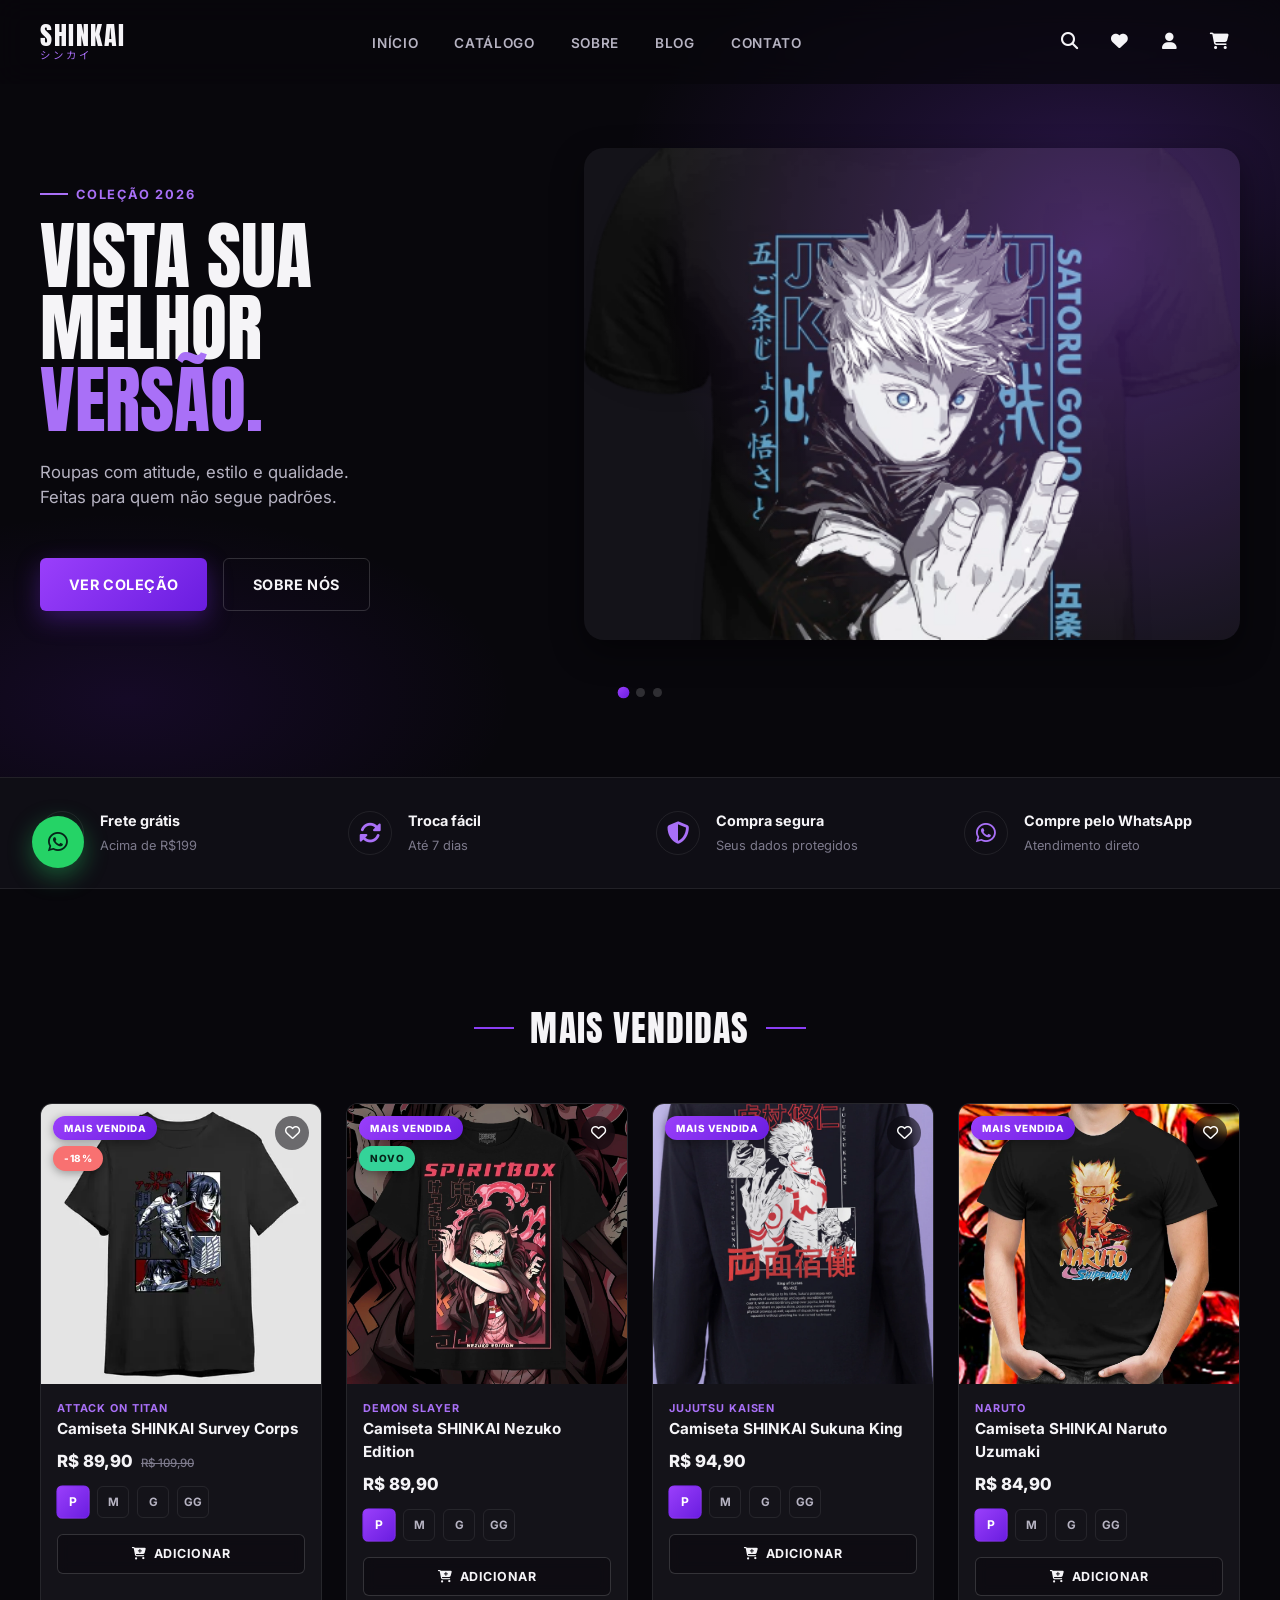
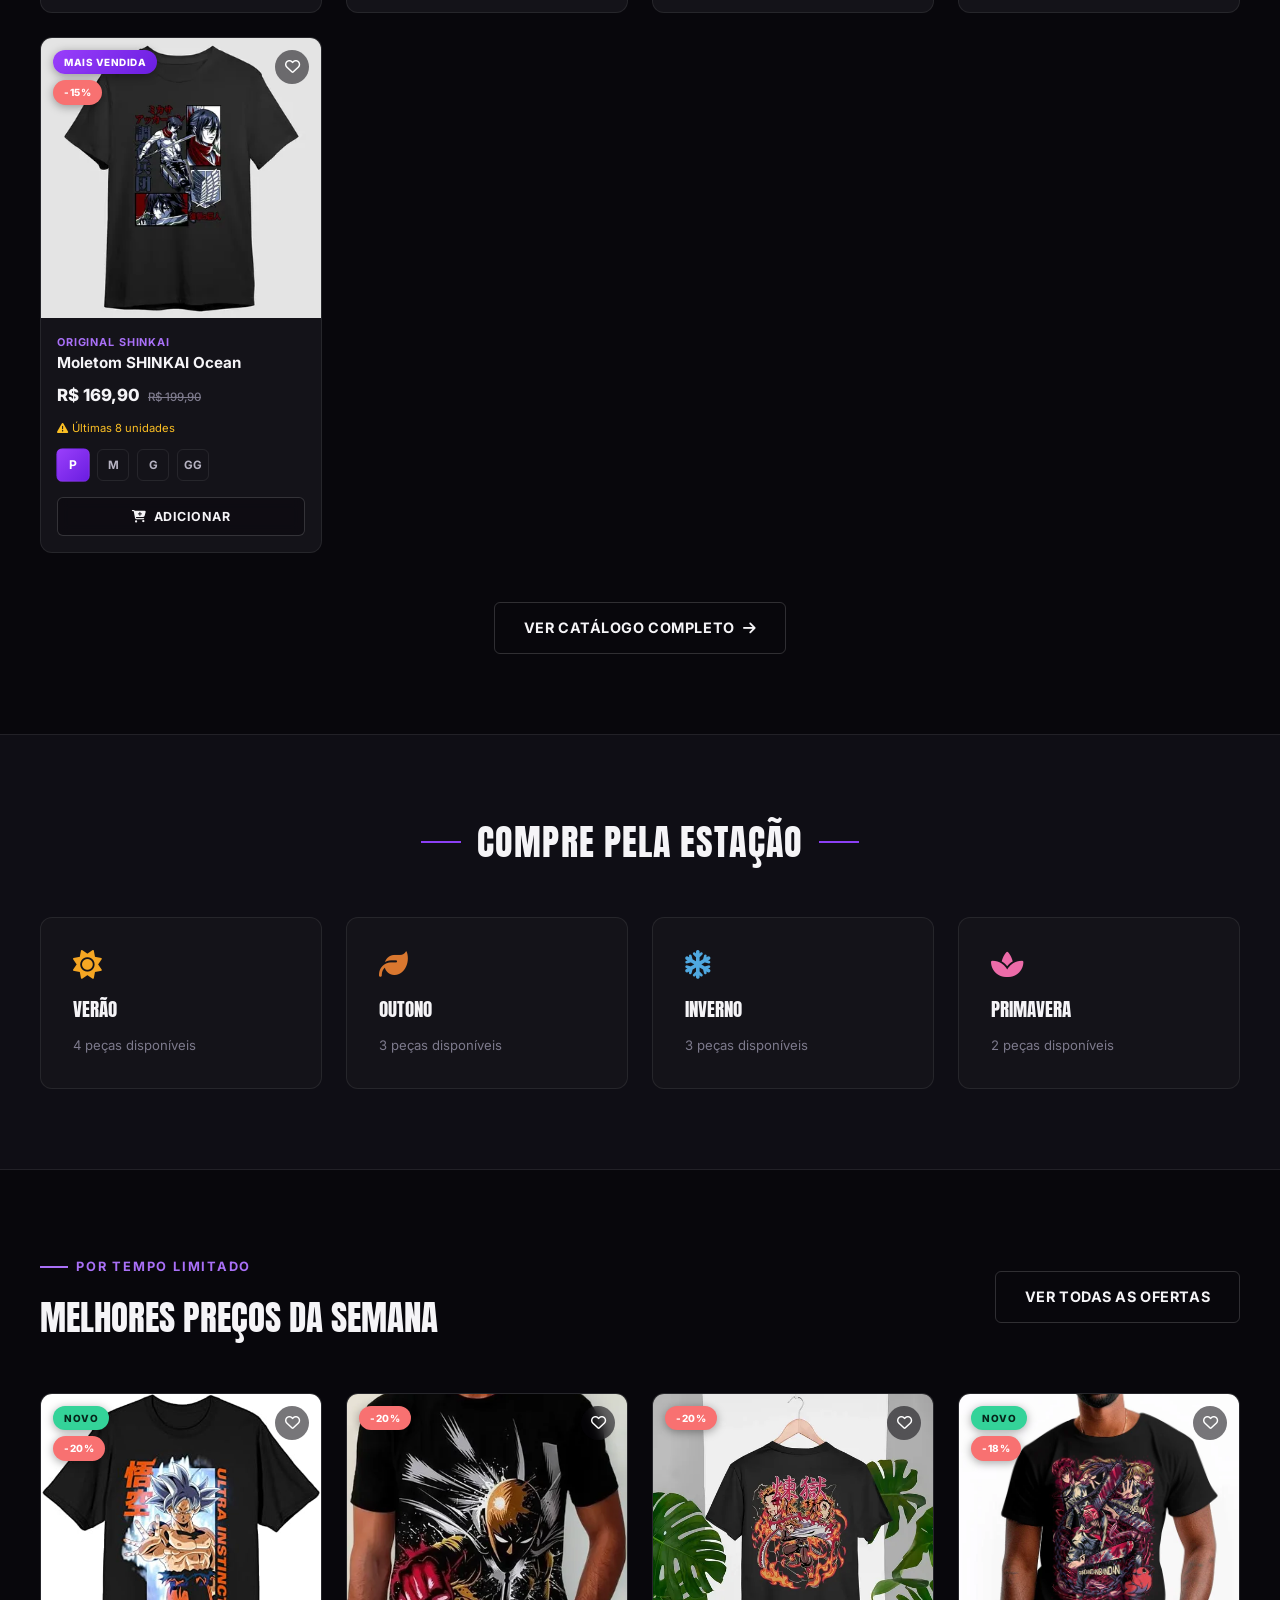
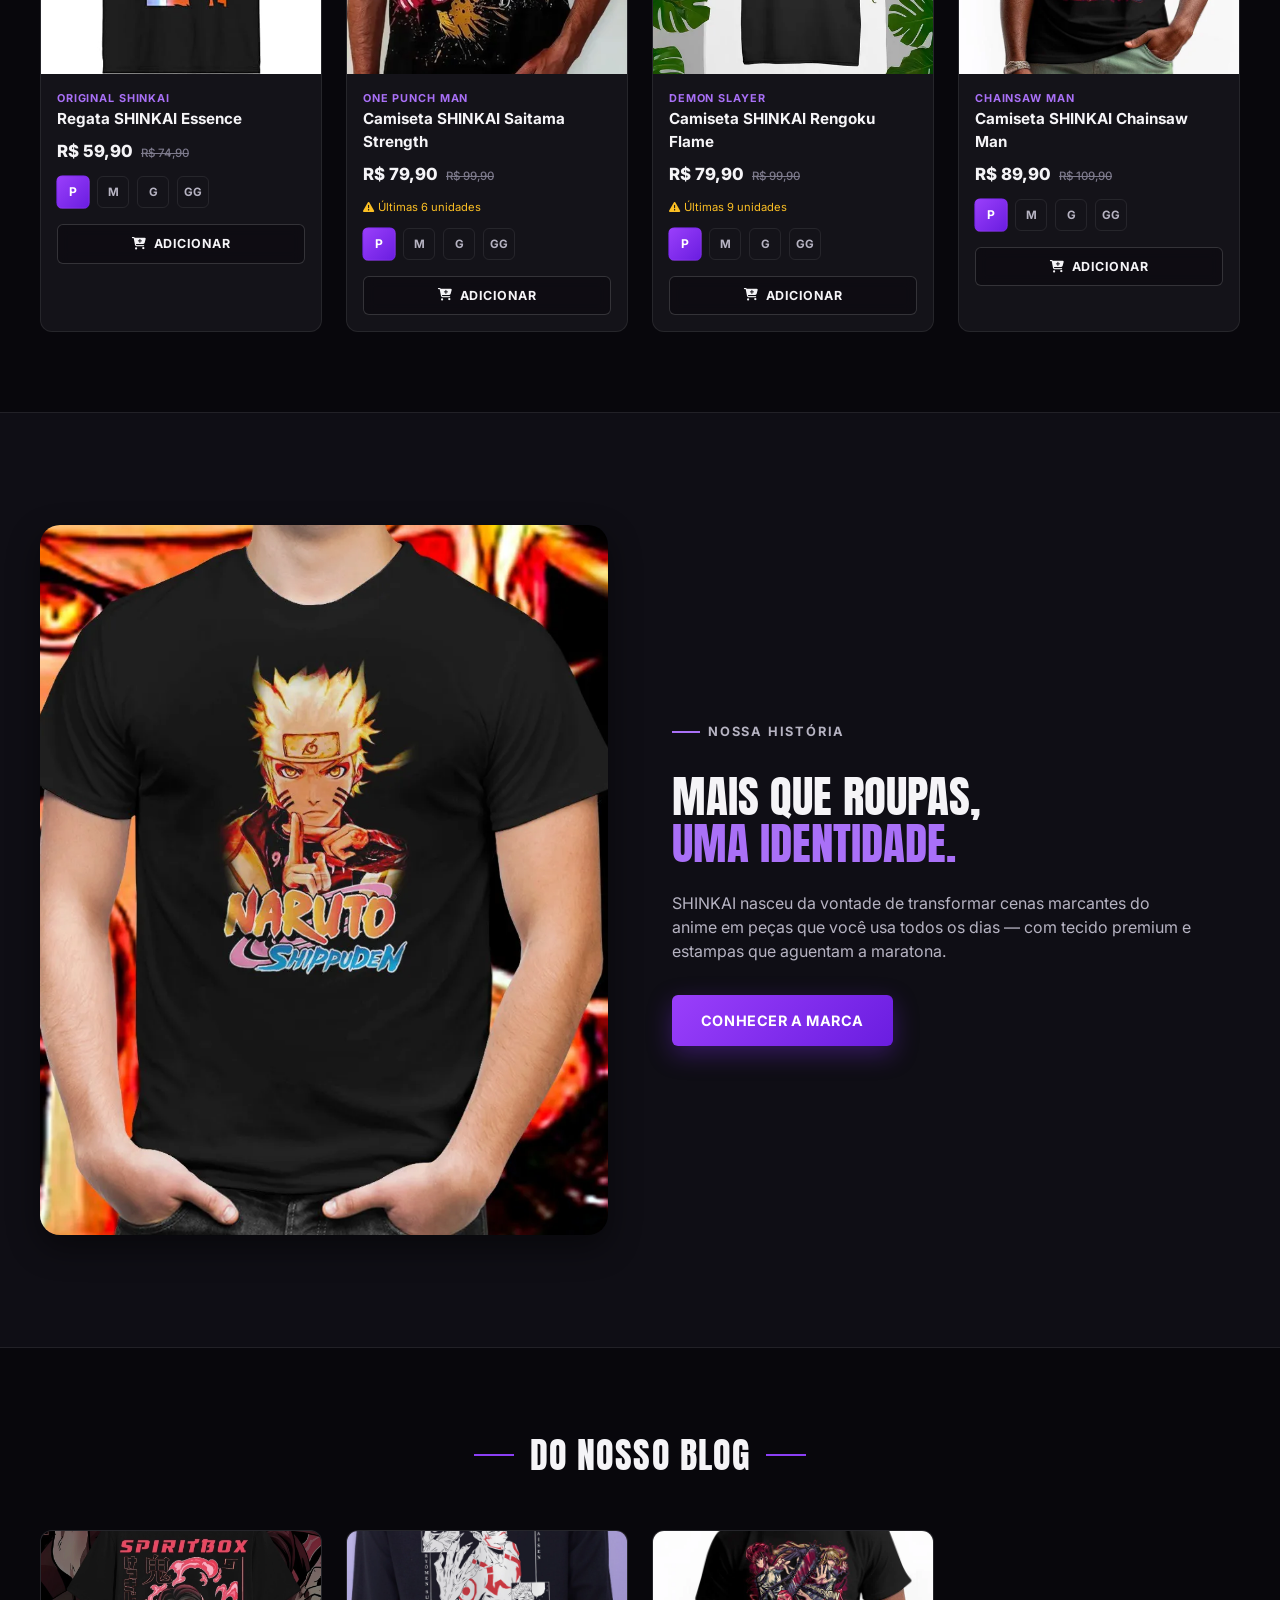
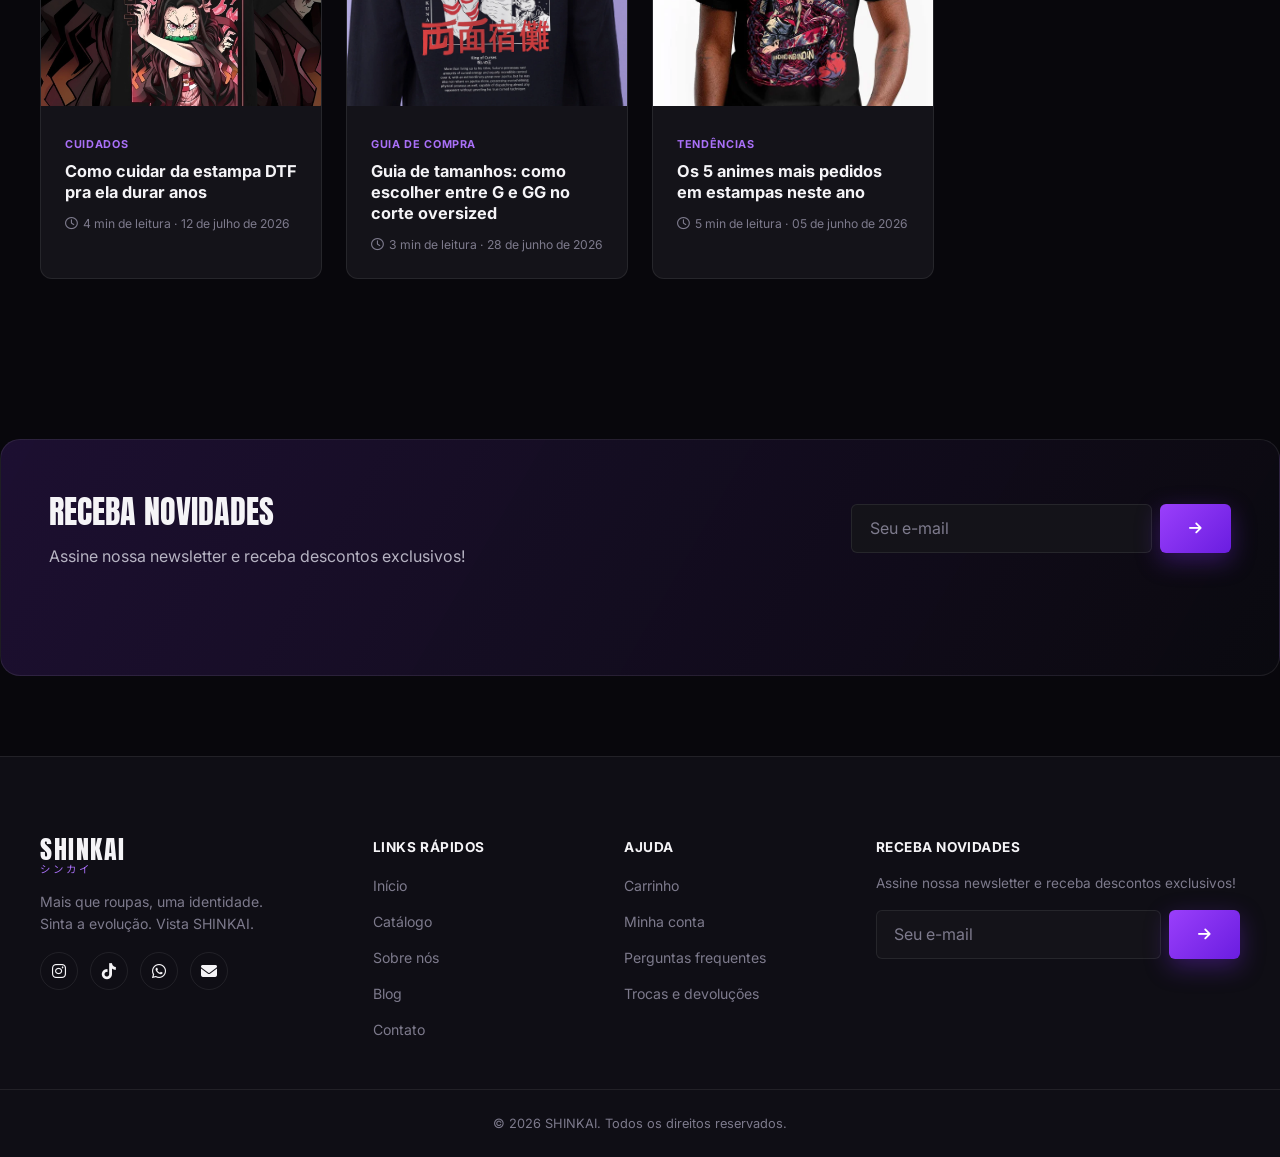
==== commit 7d7b5b21: "refactor: Organização das pastas de Html, css e javascript, e organização nos links de cada arquivo" ====
--- a/Index.html
+++ b/Index.html
@@ -1,680 +1,260 @@
-    <!doctype html>
-    <html lang="pt-BR">
-    <head>
-        <meta charset="UTF-8" />
-        <meta name="viewport" content="width=device-width, initial-scale=1.0" />
-        <title>SHINKAI — Camisas de Anime</title>
-        <link
-        href="https://fonts.googleapis.com/css2?family=Bebas+Neue&family=Noto+Serif+JP:wght@300;400;700&family=Space+Mono:wght@400;700&display=swap"
-        rel="stylesheet"
-        />
-        <link rel="stylesheet" href="style.css" />
-    </head>
-    <body>
-        <div class="cursor" id="cursor"></div>
-        <div class="cursor-follower" id="cursor-follower"></div>
-
-        <!-- NAV -->
-        <nav>
-        <a href="#" class="nav-logo">SHIN<span>K</span>AI</a>
-        <ul class="nav-links">
-            <li><a href="#produtos">Coleção</a></li>
-            <li><a href="#colecoes">Séries</a></li>
-            <li><a href="#processo">Sobre</a></li>
-            <li><a href="#newsletter">Contato</a></li>
+<!DOCTYPE html>
+<html lang="pt-BR">
+<head>
+  <meta charset="UTF-8" />
+  <meta name="viewport" content="width=device-width, initial-scale=1.0" />
+  <title>SHINKAI — Vista sua melhor versão.</title>
+  <meta name="description" content="SHINKAI. Camisetas e moletons streetwear inspirados em anime. Roupas com atitude, estilo e qualidade." />
+
+  <link rel="preconnect" href="https://fonts.googleapis.com" />
+  <link rel="preconnect" href="https://fonts.gstatic.com" crossorigin />
+  <link href="https://fonts.googleapis.com/css2?family=Anton&family=Inter:wght@400;500;600;700;800&family=Noto+Sans+JP:wght@500;700&display=swap" rel="stylesheet" />
+  <link rel="stylesheet" href="https://cdnjs.cloudflare.com/ajax/libs/font-awesome/6.5.1/css/all.min.css" />
+
+  <link rel="stylesheet" href="css/base.css" />
+  <link rel="stylesheet" href="css/components.css" />
+  <link rel="stylesheet" href="css/home.css" />
+  <link rel="icon" href="assets/img/logo.png" type="image/png" />
+</head>
+<body>
+  <a class="skip-link" href="#main-content">Pular para o conteúdo</a>
+
+  <!-- HEADER -->
+  <header class="header" id="header">
+    <div class="container header__inner">
+      <a href="index.html" class="logo" aria-label="SHINKAI — página inicial">
+        <span class="logo__title">SHINKAI</span>
+        <span class="logo__jp">シンカイ</span>
+      </a>
+      <button class="nav-toggle" id="navToggle" aria-label="Abrir menu" aria-expanded="false" aria-controls="navMenu">
+        <span></span><span></span><span></span>
+      </button>
+      <nav class="nav" id="navMenu" aria-label="Navegação principal">
+        <ul class="nav__list">
+          <li><a href="index.html" class="nav__link" data-nav-link>Início</a></li>
+          <li><a href="catalogo.html" class="nav__link" data-nav-link>Catálogo</a></li>
+          <li><a href="sobre.html" class="nav__link" data-nav-link>Sobre</a></li>
+          <li><a href="blog.html" class="nav__link" data-nav-link>Blog</a></li>
+          <li><a href="contato.html" class="nav__link" data-nav-link>Contato</a></li>
         </ul>
-        </nav>
-
-        <!-- HERO -->
-        <section id="hero">
-        <div class="hero-bg"></div>
-        <div class="ink-lines">
-            <svg
-            viewBox="0 0 600 800"
-            fill="none"
-            xmlns="http://www.w3.org/2000/svg"
-            >
-            <line
-                x1="0"
-                y1="0"
-                x2="600"
-                y2="800"
-                stroke="white"
-                stroke-width="0.5"
-            />
-            <line
-                x1="100"
-                y1="0"
-                x2="700"
-                y2="800"
-                stroke="white"
-                stroke-width="0.5"
-            />
-            <line
-                x1="200"
-                y1="0"
-                x2="800"
-                y2="800"
-                stroke="white"
-                stroke-width="0.5"
-            />
-            <line
-                x1="300"
-                y1="0"
-                x2="900"
-                y2="800"
-                stroke="white"
-                stroke-width="0.5"
-            />
-            <line
-                x1="600"
-                y1="0"
-                x2="0"
-                y2="800"
-                stroke="white"
-                stroke-width="0.5"
-            />
-            <line
-                x1="500"
-                y1="0"
-                x2="-100"
-                y2="800"
-                stroke="white"
-                stroke-width="0.5"
-            />
-            <circle cx="300" cy="400" r="280" stroke="white" stroke-width="0.5" />
-            <circle cx="300" cy="400" r="180" stroke="white" stroke-width="0.5" />
-            <circle cx="300" cy="400" r="80" stroke="white" stroke-width="0.5" />
-            </svg>
-        </div>
-
-        <div class="hero-content">
-            <div class="hero-label">Nova Coleção 2025</div>
-            <h1 class="hero-title">
-            ANIME
-            <span class="accent">WEAR</span>
-            <span class="jp">新界 — SHINKAI</span>
-            </h1>
-            <p class="hero-desc">
-            Camisas premium para quem vive o anime além da tela. Cada peça é uma
-            obra de arte que celebra os universos que definiram gerações.
-            </p>
-            <div class="hero-ctas">
-            <a href="#produtos" class="btn-primary">Ver Coleção</a>
-            <a href="#colecoes" class="btn-ghost">
-                Explorar Séries
-                <svg width="20" height="20" viewBox="0 0 20 20" fill="none">
-                <path
-                    d="M4 10h12M12 6l4 4-4 4"
-                    stroke="currentColor"
-                    stroke-width="1.5"
-                    stroke-linecap="round"
-                    stroke-linejoin="round"
-                />
-                </svg>
-            </a>
-            </div>
-        </div>
-
-        <div class="hero-visual">
-            <div class="shirt-frame">
-            <div class="shirt-bg-circle"></div>
-            <svg
-                class="shirt-svg"
-                viewBox="0 0 400 400"
-                fill="none"
-                xmlns="http://www.w3.org/2000/svg"
-            >
-                <!-- Shirt shape -->
-                <path
-                d="M130 80 L80 130 L120 150 L110 320 L290 320 L280 150 L320 130 L270 80 L240 100 C240 100 220 120 200 120 C180 120 160 100 160 100 Z"
-                fill="#1A1A22"
-                stroke="rgba(255,255,255,0.1)"
-                stroke-width="1.5"
-                />
-                <!-- Design element - eye symbol -->
-                <ellipse
-                cx="200"
-                cy="200"
-                rx="45"
-                ry="30"
-                stroke="#E8132A"
-                stroke-width="2"
-                fill="none"
-                />
-                <circle cx="200" cy="200" r="14" fill="#E8132A" />
-                <circle cx="200" cy="200" r="7" fill="#090909" />
-                <circle cx="196" cy="196" r="3" fill="#E8132A" opacity="0.6" />
-                <!-- Kanji decoration -->
-                <text
-                x="140"
-                y="270"
-                font-family="serif"
-                font-size="14"
-                fill="rgba(201,168,76,0.5)"
-                letter-spacing="4"
-                >
-                新 界 覚
-                </text>
-                <!-- Corner marks -->
-                <line
-                x1="150"
-                y1="170"
-                x2="165"
-                y2="170"
-                stroke="rgba(201,168,76,0.3)"
-                stroke-width="1"
-                />
-                <line
-                x1="235"
-                y1="170"
-                x2="250"
-                y2="170"
-                stroke="rgba(201,168,76,0.3)"
-                stroke-width="1"
-                />
-                <line
-                x1="150"
-                y1="230"
-                x2="165"
-                y2="230"
-                stroke="rgba(201,168,76,0.3)"
-                stroke-width="1"
-                />
-                <line
-                x1="235"
-                y1="230"
-                x2="250"
-                y2="230"
-                stroke="rgba(201,168,76,0.3)"
-                stroke-width="1"
-                />
-                <!-- Glow -->
-                <ellipse
-                cx="200"
-                cy="200"
-                rx="45"
-                ry="30"
-                stroke="rgba(232,19,42,0.2)"
-                stroke-width="8"
-                fill="none"
-                />
-            </svg>
-            </div>
-        </div>
-        </section>
-
-        <!-- MARQUEE -->
-        <div class="marquee-section">
-        <div class="marquee-track" id="marquee">
-            <span class="marquee-item">Naruto</span>
-            <span class="marquee-item">Attack on Titan</span>
-            <span class="marquee-item">Demon Slayer</span>
-            <span class="marquee-item">One Piece</span>
-            <span class="marquee-item">Jujutsu Kaisen</span>
-            <span class="marquee-item">Chainsaw Man</span>
-            <span class="marquee-item">Hunter x Hunter</span>
-            <span class="marquee-item">Bleach</span>
-            <span class="marquee-item">Dragon Ball</span>
-            <span class="marquee-item">Spy x Family</span>
-            <!-- Duplicated for infinite loop -->
-            <span class="marquee-item">Naruto</span>
-            <span class="marquee-item">Attack on Titan</span>
-            <span class="marquee-item">Demon Slayer</span>
-            <span class="marquee-item">One Piece</span>
-            <span class="marquee-item">Jujutsu Kaisen</span>
-            <span class="marquee-item">Chainsaw Man</span>
-            <span class="marquee-item">Hunter x Hunter</span>
-            <span class="marquee-item">Bleach</span>
-            <span class="marquee-item">Dragon Ball</span>
-            <span class="marquee-item">Spy x Family</span>
-        </div>
-        </div>
-
-        <!-- ========================= -->
-        <!-- PRODUTOS ORGANIZADO -->
-        <!-- ========================= -->
-
-        <section id="produtos">
-        <div class="section-header reveal">
-            <div>
-            <div class="section-label">Mais Vendidos</div>
-            <h2 class="section-title">COLEÇÃO<br />DESTAQUE</h2>
-            </div>
-
-            <a href="#colecoes" class="section-link"> Ver tudo </a>
-        </div>
-
-        <div class="products-grid reveal">
-            <!-- ================= CARD 1 ================= -->
-            <div class="product-card">
-            <div class="card-img">
-                <!-- LINK DA FOTO -->
-                <img
-                src="./Img/camisa demon slayer tanjiro.webp"
-                alt="Camisa Tanjiro"
-                class="product-photo"
-                />
-
-                <div class="card-overlay"></div>
-
-                <div class="card-info">
-                <div class="card-series">Demon Slayer</div>
-                <div class="card-name">TANJIRO<br />SPECIAL EDITION</div>
-                <div class="card-price">R$ 189,90</div>
-                </div>
-            </div>
-            </div>
-
-            <!-- ================= CARD 2 ================= -->
-            <div class="product-card">
-            <div class="card-img">
-                <!-- LINK DA FOTO -->
-                <img
-                src="./Img/camisa attack on titan.jpg"
-                alt="Camisa Attack on Titan"
-                class="product-photo"
-                />
-
-                <div class="card-overlay"></div>
-
-                <div class="card-info">
-                <div class="card-series">Attack on Titan</div>
-                <div class="card-name">SURVEY<br />CORPS</div>
-                <div class="card-price">R$ 169,90</div>
-                </div>
-            </div>
-            </div>
-
-            <!-- ================= CARD 3 ================= -->
-            <div class="product-card">
-            <div class="card-img">
-                <!-- LINK DA FOTO -->
-                <img
-                src="./Img/Camisa Jujutsu Kaisen.webp"
-                alt="Camisa Jujutsu Kaisen"
-                class="product-photo"
-                />
-
-                <div class="card-overlay"></div>
-
-                <div class="card-info">
-                <div class="card-series">Jujutsu Kaisen</div>
-                <div class="card-name">CURSE<br />ENERGY</div>
-                <div class="card-price">R$ 179,90</div>
-                </div>
-            </div>
-            </div>
-
-            <!-- ================= CARD 4 ================= -->
-            <div class="product-card">
-            <div class="card-img">
-                <!-- LINK DA FOTO -->
-                <img
-                src="./Img/camisa dragon ball.webp"
-                alt="Camisa Dragon Ball"
-                class="product-photo"
-                />
-
-                <div class="card-overlay"></div>
-
-                <div class="card-info">
-                <div class="card-series">Dragon Ball</div>
-                <div class="card-name">SUPER<br />SAIYAN</div>
-                <div class="card-price">R$ 159,90</div>
-                </div>
-            </div>
-            </div>
-        </div>
-        </section>
-
-        <!-- STATEMENT -->
-        <section id="statement">
-        <div class="statement-content">
-            <div class="section-label reveal" style="color: var(--red)">
-            Nossa Filosofia
-            </div>
-            <h2 class="statement-quote reveal">
-            VIVA O<br />ANIME.<br /><em>USE</em> A<br />HISTÓRIA.
-            </h2>
-            <p class="statement-body reveal">
-            Cada fio tecido com intenção. Cada design aprovado por quem vive a
-            cultura. Não fazemos apenas camisas — criamos artefatos culturais para
-            a geração que cresceu com os olhos fixos na tela.
-            </p>
-            <div class="statement-stats reveal">
-            <div>
-                <div class="stat-num">12<span>K+</span></div>
-                <div class="stat-label">Clientes satisfeitos</div>
-            </div>
-            <div>
-                <div class="stat-num">48<span>+</span></div>
-                <div class="stat-label">Designs exclusivos</div>
-            </div>
-            <div>
-                <div class="stat-num">5<span>★</span></div>
-                <div class="stat-label">Avaliação média</div>
-            </div>
-            </div>
-        </div>
-        </section>
-
-        <!-- COLLECTIONS -->
-        <section id="colecoes">
-        <div class="section-header reveal">
-            <div>
-            <div class="section-label">Universos</div>
-            <h2 class="section-title">SÉRIES<br />EM DESTAQUE</h2>
-            </div>
-        </div>
-
-        <div class="collections-grid">
-            <div class="collection-item coll-1 reveal">
-            <div class="coll-bg">鬼</div>
-            <div class="coll-gradient"></div>
-            <div class="coll-content">
-                <div>
-                <div class="coll-title">DEMON<br />SLAYER</div>
-                <div class="coll-sub">14 designs disponíveis</div>
-                </div>
-                <button class="coll-arrow">
-                <svg width="18" height="18" viewBox="0 0 18 18" fill="none">
-                    <path
-                    d="M3 9h12M11 5l4 4-4 4"
-                    stroke="white"
-                    stroke-width="1.5"
-                    stroke-linecap="round"
-                    />
-                </svg>
-                </button>
-            </div>
-            </div>
-            <div class="collection-item coll-2 reveal">
-            <div class="coll-bg">術</div>
-            <div class="coll-gradient"></div>
-            <div class="coll-content">
-                <div>
-                <div class="coll-title">JUJUTSU<br />KAISEN</div>
-                <div class="coll-sub">9 designs disponíveis</div>
-                </div>
-                <button class="coll-arrow">
-                <svg width="18" height="18" viewBox="0 0 18 18" fill="none">
-                    <path
-                    d="M3 9h12M11 5l4 4-4 4"
-                    stroke="white"
-                    stroke-width="1.5"
-                    stroke-linecap="round"
-                    />
-                </svg>
-                </button>
-            </div>
-            </div>
-            <div class="collection-item coll-3 reveal">
-            <div class="coll-bg">巨</div>
-            <div class="coll-gradient"></div>
-            <div class="coll-content">
-                <div>
-                <div class="coll-title">ATTACK<br />ON TITAN</div>
-                <div class="coll-sub">11 designs disponíveis</div>
-                </div>
-                <button class="coll-arrow">
-                <svg width="18" height="18" viewBox="0 0 18 18" fill="none">
-                    <path
-                    d="M3 9h12M11 5l4 4-4 4"
-                    stroke="white"
-                    stroke-width="1.5"
-                    stroke-linecap="round"
-                    />
-                </svg>
-                </button>
-            </div>
-            </div>
-        </div>
-        </section>
-
-        <!-- PROCESS -->
-        <section id="processo">
-        <div class="section-header reveal">
-            <div>
-            <div class="section-label">Nosso Processo</div>
-            <h2 class="section-title">QUALIDADE<br />SEM CONCESSÃO</h2>
-            </div>
-        </div>
-
-        <div class="process-grid">
-            <div class="process-item reveal">
-            <div class="process-num">01</div>
-            <div class="process-icon">
-                <svg width="28" height="28" viewBox="0 0 28 28" fill="none">
-                <rect
-                    x="3"
-                    y="3"
-                    width="22"
-                    height="22"
-                    rx="2"
-                    stroke="#C9A84C"
-                    stroke-width="1.5"
-                />
-                <path
-                    d="M8 14l4 4 8-8"
-                    stroke="#C9A84C"
-                    stroke-width="1.5"
-                    stroke-linecap="round"
-                />
-                </svg>
-            </div>
-            <div class="process-name">Design Autêntico</div>
-            <p class="process-desc">
-                Cada design é desenvolvido por artistas que amam anime. Sem clichês,
-                sem prints genéricos.
-            </p>
-            </div>
-            <div class="process-item reveal">
-            <div class="process-num">02</div>
-            <div class="process-icon">
-                <svg width="28" height="28" viewBox="0 0 28 28" fill="none">
-                <circle
-                    cx="14"
-                    cy="14"
-                    r="11"
-                    stroke="#C9A84C"
-                    stroke-width="1.5"
-                />
-                <path
-                    d="M14 8v6l4 2"
-                    stroke="#C9A84C"
-                    stroke-width="1.5"
-                    stroke-linecap="round"
-                />
-                </svg>
-            </div>
-            <div class="process-name">Tecido Premium</div>
-            <p class="process-desc">
-                100% algodão penteado 30.1 fios. Textura suave, durabilidade máxima,
-                conforto o dia todo.
-            </p>
-            </div>
-            <div class="process-item reveal">
-            <div class="process-num">03</div>
-            <div class="process-icon">
-                <svg width="28" height="28" viewBox="0 0 28 28" fill="none">
-                <path
-                    d="M5 14C5 9 9 5 14 5s9 4 9 9-4 9-9 9"
-                    stroke="#C9A84C"
-                    stroke-width="1.5"
-                    stroke-linecap="round"
-                />
-                <path
-                    d="M5 14l4-2M5 14l4 2"
-                    stroke="#C9A84C"
-                    stroke-width="1.5"
-                    stroke-linecap="round"
-                />
-                </svg>
-            </div>
-            <div class="process-name">Impressão HD</div>
-            <p class="process-desc">
-                Serigrafia de alta definição com tintas eco-friendly. Cores vivas
-                que não desbotam após 200 lavagens.
-            </p>
-            </div>
-            <div class="process-item reveal">
-            <div class="process-num">04</div>
-            <div class="process-icon">
-                <svg width="28" height="28" viewBox="0 0 28 28" fill="none">
-                <path
-                    d="M6 20l4-8 4 4 4-6 4 10"
-                    stroke="#C9A84C"
-                    stroke-width="1.5"
-                    stroke-linecap="round"
-                    stroke-linejoin="round"
-                />
-                </svg>
-            </div>
-            <div class="process-name">Entrega Expressa</div>
-            <p class="process-desc">
-                Envio em 24h para todo o Brasil. Rastreamento em tempo real e
-                embalagem exclusiva.
-            </p>
-            </div>
-        </div>
-        </section>
-
-        <!-- TESTIMONIALS -->
-        <section id="depoimentos">
-        <div class="section-header reveal">
-            <div>
-            <div class="section-label" style="color: var(--red)">Depoimentos</div>
-            <h2 class="section-title" style="color: var(--ink)">
-                O QUE<br />DIZEM
-            </h2>
-            </div>
-        </div>
-
-        <div class="testimonials-track">
-            <div class="testimonial-card reveal">
-            <div class="stars">★★★★★</div>
-            <p class="testimonial-text">
-                Qualidade absurda. Já lavei umas 30 vezes e a estampa continua
-                perfeita. A camisa do Tanjiro é minha favorita de longe.
-            </p>
-            <div class="testimonial-author">
-                <div class="author-avatar">LM</div>
-                <div>
-                <div class="author-name">Lucas Mendes</div>
-                <div class="author-handle">@lucasanime · São Paulo</div>
-                </div>
-            </div>
-            </div>
-            <div class="testimonial-card reveal">
-            <div class="stars">★★★★★</div>
-            <p class="testimonial-text">
-                Finalmente uma marca que entende a cultura. Sem aquele visual de
-                camisa de evento. É arte de verdade.
-            </p>
-            <div class="testimonial-author">
-                <div class="author-avatar">AK</div>
-                <div>
-                <div class="author-name">Amanda Kimura</div>
-                <div class="author-handle">@amandaweeb · Curitiba</div>
-                </div>
-            </div>
-            </div>
-            <div class="testimonial-card reveal">
-            <div class="stars">★★★★★</div>
-            <p class="testimonial-text">
-                Recebi em 2 dias e a embalagem era linda. Parece que você está
-                recebendo um produto de grife japonesa.
-            </p>
-            <div class="testimonial-author">
-                <div class="author-avatar">RT</div>
-                <div>
-                <div class="author-name">Rodrigo Tanaka</div>
-                <div class="author-handle">@rodrigotanaka · Rio de Janeiro</div>
-                </div>
-            </div>
-            </div>
-        </div>
-        </section>
-
-        <!-- NEWSLETTER -->
-        <section id="newsletter">
-        <div class="nl-content">
-            <div class="nl-label">Fique por dentro</div>
-            <h2 class="nl-title">DROPS<br />EXCLUSIVOS<br />EM PRIMEIRA MÃO</h2>
-            <div class="nl-form">
-            <input type="email" class="nl-input" placeholder="seu@email.com" />
-            <button class="nl-btn">Entrar</button>
-            </div>
-        </div>
-        </section>
-
-        <!-- FOOTER -->
-        <footer>
-        <div class="footer-top">
-            <div>
-            <div class="footer-logo">SHIN<span>K</span>AI</div>
-            <div class="footer-tagline">新界 — Além da Tela</div>
-            </div>
-            <div class="footer-cols">
-            <div class="footer-col">
-                <div class="footer-col-title">Loja</div>
-                <ul>
-                <li><a href="#">Todos os produtos</a></li>
-                <li><a href="#">Novidades</a></li>
-                <li><a href="#">Mais vendidos</a></li>
-                <li><a href="#">Promoções</a></li>
-                </ul>
-            </div>
-            <div class="footer-col">
-                <div class="footer-col-title">Séries</div>
-                <ul>
-                <li><a href="#">Demon Slayer</a></li>
-                <li><a href="#">Jujutsu Kaisen</a></li>
-                <li><a href="#">Attack on Titan</a></li>
-                <li><a href="#">Dragon Ball</a></li>
-                </ul>
-            </div>
-            <div class="footer-col">
-                <div class="footer-col-title">Empresa</div>
-                <ul>
-                <li><a href="#">Sobre nós</a></li>
-                <li><a href="#">Blog</a></li>
-                <li><a href="#">Parcerias</a></li>
-                <li><a href="#">Contato</a></li>
-                </ul>
-            </div>
-            </div>
-        </div>
-        <div class="footer-bottom">
-            <div class="footer-copy">
-            © 2026 SHINKAI. Todos os direitos reservados.
-            </div>
-            <div class="footer-social">
-            <a href="#" class="social-link">
-                <svg viewBox="0 0 24 24">
-                <path
-                    d="M12 2C6.48 2 2 6.48 2 12s4.48 10 10 10 10-4.48 10-10S17.52 2 12 2zm4.64 6.8c-.15 1.58-.8 5.42-1.13 7.19-.14.75-.42 1-.68 1.03-.58.05-1.02-.38-1.58-.75-.88-.58-1.38-.94-2.23-1.5-.99-.65-.35-1.01.22-1.59.15-.15 2.71-2.48 2.76-2.69.01-.03.01-.14-.07-.2-.08-.06-.19-.04-.27-.02-.12.02-1.96 1.25-5.54 3.69-.52.36-1 .53-1.42.52-.47-.01-1.37-.26-2.03-.48-.82-.27-1.47-.42-1.42-.88.03-.25.38-.51 1.07-.78 4.19-1.82 6.99-3.02 8.4-3.6 4.01-1.67 4.84-1.96 5.38-1.97.12 0 .38.03.55.18.14.12.18.29.2.45-.01.06-.01.13-.02.2z"
-                />
-                </svg>
-            </a>
-            <a href="#" class="social-link">
-                <svg viewBox="0 0 24 24">
-                <path
-                    d="M12 2.163c3.204 0 3.584.012 4.85.07 3.252.148 4.771 1.691 4.919 4.919.058 1.265.069 1.645.069 4.849 0 3.205-.012 3.584-.069 4.849-.149 3.225-1.664 4.771-4.919 4.919-1.266.058-1.644.07-4.85.07-3.204 0-3.584-.012-4.849-.07-3.26-.149-4.771-1.699-4.919-4.92-.058-1.265-.07-1.644-.07-4.849 0-3.204.013-3.583.07-4.849.149-3.227 1.664-4.771 4.919-4.919 1.266-.057 1.645-.069 4.849-.069zm0-2.163c-3.259 0-3.667.014-4.947.072-4.358.2-6.78 2.618-6.98 6.98-.059 1.281-.073 1.689-.073 4.948 0 3.259.014 3.668.072 4.948.2 4.358 2.618 6.78 6.98 6.98 1.281.058 1.689.072 4.948.072 3.259 0 3.668-.014 4.948-.072 4.354-.2 6.782-2.618 6.979-6.98.059-1.28.073-1.689.073-4.948 0-3.259-.014-3.667-.072-4.947-.196-4.354-2.617-6.78-6.979-6.98-1.281-.059-1.69-.073-4.949-.073zm0 5.838c-3.403 0-6.162 2.759-6.162 6.162s2.759 6.163 6.162 6.163 6.162-2.759 6.162-6.163c0-3.403-2.759-6.162-6.162-6.162zm0 10.162c-2.209 0-4-1.79-4-4 0-2.209 1.791-4 4-4s4 1.791 4 4c0 2.21-1.791 4-4 4zm6.406-11.845c-.796 0-1.441.645-1.441 1.44s.645 1.44 1.441 1.44c.795 0 1.439-.645 1.439-1.44s-.644-1.44-1.439-1.44z"
-                />
-                </svg>
-            </a>
-            <a href="#" class="social-link">
-                <svg viewBox="0 0 24 24">
-                <path
-                    d="M19.59 6.69a4.83 4.83 0 01-3.77-4.25V2h-3.45v13.67a2.89 2.89 0 01-2.88 2.5 2.89 2.89 0 01-2.89-2.89 2.89 2.89 0 012.89-2.89c.28 0 .54.04.79.1V9.01a6.28 6.28 0 00-.79-.05 6.34 6.34 0 00-6.34 6.34 6.34 6.34 0 006.34 6.34 6.34 6.34 0 006.33-6.34V8.69a8.18 8.18 0 004.77 1.52V6.76a4.85 4.85 0 01-1-.07z"
-                />
-                </svg>
-            </a>
-            </div>
-        </div>
-        </footer>
-        <script src="Scrpit.js"></script>
-    </body>
-    </html>
+      </nav>
+      <div class="header__actions">
+        <button class="icon-btn" id="searchToggle" aria-label="Buscar produtos" aria-haspopup="dialog">
+          <i class="fa-solid fa-magnifying-glass"></i>
+        </button>
+        <a href="catalogo.html?view=favoritos" class="icon-btn" id="wishlistToggle" aria-label="Ver favoritos">
+          <i class="fa-solid fa-heart"></i>
+          <span class="badge" id="wishlistCount" hidden>0</span>
+        </a>
+        <a href="login.html" class="icon-btn" aria-label="Entrar ou cadastrar">
+          <i class="fa-solid fa-user"></i>
+        </a>
+        <button class="icon-btn" id="cartToggle" aria-label="Abrir carrinho" aria-haspopup="dialog">
+          <i class="fa-solid fa-cart-shopping"></i>
+          <span class="badge" id="cartCount" hidden>0</span>
+        </button>
+      </div>
+    </div>
+  </header>
+
+  <div class="overlay" id="overlay"></div>
+
+  <!-- BUSCA -->
+  <div class="search-panel" id="searchPanel" role="dialog" aria-modal="true" aria-label="Buscar produtos" hidden>
+    <div class="search-panel__box">
+      <i class="fa-solid fa-magnifying-glass"></i>
+      <input type="search" id="searchInput" placeholder="Buscar por anime, personagem ou produto…" autocomplete="off" />
+      <button class="icon-btn" id="searchClose" aria-label="Fechar busca"><i class="fa-solid fa-xmark"></i></button>
+    </div>
+    <div class="search-panel__results" id="searchResults"></div>
+  </div>
+
+  <!-- CARRINHO -->
+  <aside class="cart-drawer" id="cartDrawer" role="dialog" aria-modal="true" aria-label="Carrinho de compras" hidden>
+    <div class="cart-drawer__header">
+      <h2>Seu carrinho</h2>
+      <button class="icon-btn" id="cartClose" aria-label="Fechar carrinho"><i class="fa-solid fa-xmark"></i></button>
+    </div>
+    <div class="cart-drawer__items" id="cartItems"></div>
+    <div class="cart-drawer__empty" id="cartEmpty" hidden>
+      <i class="fa-solid fa-cart-shopping"></i>
+      <p>Seu carrinho está vazio.</p>
+      <button class="btn btn--outline" id="cartEmptyCta">Ver coleção</button>
+    </div>
+    <div class="cart-drawer__footer" id="cartFooter">
+      <div class="cart-drawer__subtotal">
+        <span>Subtotal</span>
+        <strong id="cartSubtotal">R$ 0,00</strong>
+      </div>
+      <p class="cart-drawer__hint">Frete grátis acima de R$199.</p>
+      <a href="carrinho.html" class="btn btn--primary btn--block">Ver carrinho completo</a>
+    </div>
+  </aside>
+
+  <main id="main-content">
+
+    <!-- HERO -->
+    <section class="hero" id="inicio" aria-label="Destaque principal">
+      <div class="container hero__inner">
+        <div class="hero__content">
+          <p class="eyebrow"><span class="eyebrow__line"></span> Coleção 2026</p>
+          <h1 class="hero__title">
+            VISTA SUA<br />MELHOR<br /><span class="text-accent">VERSÃO.</span>
+          </h1>
+          <p class="hero__desc">Roupas com atitude, estilo e qualidade.<br />Feitas para quem não segue padrões.</p>
+          <div class="hero__cta">
+            <a href="catalogo.html" class="btn btn--primary">Ver coleção</a>
+            <a href="sobre.html" class="btn btn--outline">Sobre nós</a>
+          </div>
+        </div>
+        <div class="hero__media">
+          <div class="hero__slides" id="heroSlides">
+            <figure class="hero__slide is-active"><img src="assets/img/gojo-infinity.webp" alt="Camiseta SHINKAI Gojo Infinity" loading="eager" /></figure>
+            <figure class="hero__slide"><img src="assets/img/sukuna-king.webp" alt="Camiseta SHINKAI Sukuna King" loading="lazy" /></figure>
+            <figure class="hero__slide"><img src="assets/img/survey-corps.webp" alt="Camiseta SHINKAI Survey Corps" loading="lazy" /></figure>
+          </div>
+          <div class="hero__glow" aria-hidden="true"></div>
+        </div>
+      </div>
+      <div class="hero__dots" id="heroDots" role="tablist" aria-label="Selecionar destaque"></div>
+    </section>
+
+    <!-- BENEFÍCIOS -->
+    <section class="perks" aria-label="Benefícios da loja">
+      <div class="container perks__grid">
+        <div class="perk"><i class="fa-solid fa-truck-fast"></i><div><strong>Frete grátis</strong><span>Acima de R$199</span></div></div>
+        <div class="perk"><i class="fa-solid fa-rotate"></i><div><strong>Troca fácil</strong><span>Até 7 dias</span></div></div>
+        <div class="perk"><i class="fa-solid fa-shield-halved"></i><div><strong>Compra segura</strong><span>Seus dados protegidos</span></div></div>
+        <div class="perk"><i class="fa-brands fa-whatsapp"></i><div><strong>Compre pelo WhatsApp</strong><span>Atendimento direto</span></div></div>
+      </div>
+    </section>
+
+    <!-- MAIS VENDIDAS -->
+    <section class="featured" aria-label="Mais vendidas">
+      <div class="container">
+        <h2 class="section-title"><span class="section-title__dash"></span>Mais vendidas<span class="section-title__dash"></span></h2>
+        <ul class="product-grid" id="bestsellerGrid"></ul>
+        <div class="featured__cta">
+          <a href="catalogo.html" class="btn btn--outline">Ver catálogo completo <i class="fa-solid fa-arrow-right"></i></a>
+        </div>
+      </div>
+    </section>
+
+    <!-- ESTAÇÕES -->
+    <section class="seasons" aria-label="Compre por estação">
+      <div class="container">
+        <h2 class="section-title"><span class="section-title__dash"></span>Compre pela estação<span class="section-title__dash"></span></h2>
+        <div class="seasons__grid" id="seasonsGrid"></div>
+      </div>
+    </section>
+
+    <!-- MELHORES PREÇOS -->
+    <section class="deals" aria-label="Melhores preços">
+      <div class="container">
+        <div class="deals__header">
+          <div>
+            <p class="eyebrow"><span class="eyebrow__line"></span> Por tempo limitado</p>
+            <h2>Melhores preços da semana</h2>
+          </div>
+          <a href="catalogo.html?sort=desconto" class="btn btn--outline">Ver todas as ofertas</a>
+        </div>
+        <ul class="product-grid" id="dealsGrid"></ul>
+      </div>
+    </section>
+
+    <!-- SOBRE (teaser) -->
+    <section class="about-teaser" aria-label="Sobre a SHINKAI">
+      <div class="container about-teaser__inner">
+        <div class="about-teaser__media">
+          <img src="assets/img/naruto-uzumaki.webp" alt="Camiseta SHINKAI Naruto Uzumaki" loading="lazy" />
+        </div>
+        <div class="about-teaser__content">
+          <p class="eyebrow"><span class="eyebrow__line"></span> Nossa história</p>
+          <h2>Mais que roupas,<br /><span class="text-accent">uma identidade.</span></h2>
+          <p>SHINKAI nasceu da vontade de transformar cenas marcantes do anime em peças que você usa todos os dias — com tecido premium e estampas que aguentam a maratona.</p>
+          <a href="sobre.html" class="btn btn--primary">Conhecer a marca</a>
+        </div>
+      </div>
+    </section>
+
+    <!-- BLOG (teaser) -->
+    <section class="blog-teaser" aria-label="Últimas do blog">
+      <div class="container">
+        <h2 class="section-title"><span class="section-title__dash"></span>Do nosso blog<span class="section-title__dash"></span></h2>
+        <div class="blog-grid" id="blogTeaserGrid"></div>
+      </div>
+    </section>
+
+    <!-- NEWSLETTER CTA -->
+    <section class="newsletter-cta" aria-label="Assine a newsletter">
+      <div class="container newsletter-cta__inner">
+        <div>
+          <h2>Receba novidades</h2>
+          <p>Assine nossa newsletter e receba descontos exclusivos!</p>
+        </div>
+        <form class="newsletter-form" data-newsletter novalidate>
+          <label class="sr-only" for="newsletterEmail">Seu e-mail</label>
+          <input type="email" id="newsletterEmail" placeholder="Seu e-mail" required />
+          <button type="submit" class="btn btn--primary" aria-label="Assinar newsletter"><i class="fa-solid fa-arrow-right"></i></button>
+        </form>
+        <p class="newsletter-form__feedback" data-feedback role="status" aria-live="polite"></p>
+      </div>
+    </section>
+  </main>
+
+  <!-- FOOTER -->
+  <footer class="footer">
+    <div class="container footer__grid">
+      <div class="footer__brand">
+        <a href="index.html" class="logo"><span class="logo__title">SHINKAI</span><span class="logo__jp">シンカイ</span></a>
+        <p>Mais que roupas, uma identidade.<br />Sinta a evolução. Vista SHINKAI.</p>
+        <div class="footer__social">
+          <a href="#" aria-label="Instagram"><i class="fa-brands fa-instagram"></i></a>
+          <a href="#" aria-label="TikTok"><i class="fa-brands fa-tiktok"></i></a>
+          <a href="#" aria-label="WhatsApp"><i class="fa-brands fa-whatsapp"></i></a>
+          <a href="mailto:contato@shinkai.com.br" aria-label="E-mail"><i class="fa-solid fa-envelope"></i></a>
+        </div>
+      </div>
+      <nav class="footer__col" aria-label="Links rápidos">
+        <h3>Links rápidos</h3>
+        <ul>
+          <li><a href="index.html">Início</a></li>
+          <li><a href="catalogo.html">Catálogo</a></li>
+          <li><a href="sobre.html">Sobre nós</a></li>
+          <li><a href="blog.html">Blog</a></li>
+          <li><a href="contato.html">Contato</a></li>
+        </ul>
+      </nav>
+      <nav class="footer__col" aria-label="Ajuda">
+        <h3>Ajuda</h3>
+        <ul>
+          <li><a href="carrinho.html">Carrinho</a></li>
+          <li><a href="login.html">Minha conta</a></li>
+          <li><a href="contato.html">Perguntas frequentes</a></li>
+          <li><a href="contato.html">Trocas e devoluções</a></li>
+        </ul>
+      </nav>
+      <div class="footer__col footer__newsletter">
+        <h3>Receba novidades</h3>
+        <p>Assine nossa newsletter e receba descontos exclusivos!</p>
+        <form class="newsletter-form" data-newsletter novalidate>
+          <label class="sr-only" for="newsletterEmailFooter">Seu e-mail</label>
+          <input type="email" id="newsletterEmailFooter" placeholder="Seu e-mail" required />
+          <button type="submit" class="btn btn--primary" aria-label="Assinar newsletter"><i class="fa-solid fa-arrow-right"></i></button>
+        </form>
+      </div>
+    </div>
+    <div class="footer__bottom">
+      <div class="container footer__bottom-inner"><p>&copy; <span id="year"></span> SHINKAI. Todos os direitos reservados.</p></div>
+    </div>
+  </footer>
+
+  <button class="back-to-top" id="backToTop" aria-label="Voltar ao topo" hidden><i class="fa-solid fa-arrow-up"></i></button>
+  <a class="whatsapp-float" id="whatsappFloat" href="#" target="_blank" rel="noopener" aria-label="Fale conosco no WhatsApp"><i class="fa-brands fa-whatsapp"></i></a>
+  <div class="toast" id="toast" role="status" aria-live="polite"></div>
+
+  <script src="js/data.js"></script>
+  <script src="js/core.js"></script>
+  <script src="js/home.js" defer></script>
+</body>
+</html>
--- a/css/base.css
+++ b/css/base.css
@@ -0,0 +1,390 @@
+/* ==========================================================================
+   SHINKAI — base.css
+   Reset, design tokens e utilitários. Importado por TODAS as páginas,
+   sempre antes de components.css e do CSS específico da página.
+   ========================================================================== */
+
+/* ---- Reset ---- */
+*,
+*::before,
+*::after {
+  box-sizing: border-box;
+  margin: 0;
+  padding: 0;
+}
+
+html {
+  scroll-behavior: smooth;
+  -webkit-text-size-adjust: 100%;
+}
+
+@media (prefers-reduced-motion: reduce) {
+  html {
+    scroll-behavior: auto;
+  }
+  *,
+  *::before,
+  *::after {
+    animation-duration: 0.01ms !important;
+    animation-iteration-count: 1 !important;
+    transition-duration: 0.01ms !important;
+    scroll-behavior: auto !important;
+  }
+}
+
+body {
+  font-family: var(--font-body);
+  background-color: var(--bg-base);
+  color: var(--text-primary);
+  line-height: 1.5;
+  min-height: 100vh;
+}
+
+img {
+  max-width: 100%;
+  display: block;
+}
+
+/* Garante que o atributo [hidden] sempre vença, mesmo quando um componente
+   define display:flex/grid na própria classe com a mesma especificidade
+   (ex.: .post-modal, .cart-drawer__empty). Sem isso, elementos "escondidos"
+   podem continuar visíveis por empate de especificidade com o CSS nativo. */
+[hidden] {
+  display: none !important;
+}
+
+a {
+  color: inherit;
+  text-decoration: none;
+}
+
+ul,
+ol {
+  list-style: none;
+}
+
+button,
+input,
+textarea,
+select {
+  font-family: inherit;
+  font-size: inherit;
+  color: inherit;
+  border: none;
+  background: none;
+}
+
+button {
+  cursor: pointer;
+}
+
+input:focus,
+textarea:focus,
+select:focus {
+  outline: none;
+}
+
+:focus-visible {
+  outline: 2px solid var(--accent-400);
+  outline-offset: 3px;
+  border-radius: 4px;
+}
+
+/* ---- Design Tokens ---- */
+:root {
+  /* Cores base */
+  --bg-base: #08070c;
+  --bg-elevated: #0f0e15;
+  --bg-card: #141319;
+  --bg-card-hover: #1a1922;
+  --border-subtle: rgba(255, 255, 255, 0.08);
+  --border-strong: rgba(255, 255, 255, 0.16);
+
+  /* Roxo (marca) */
+  --accent-300: #b794f6;
+  --accent-400: #a970f7;
+  --accent-500: #8b3ff5;
+  --accent-600: #7c22ef;
+  --accent-700: #661cc7;
+  --accent-gradient: linear-gradient(135deg, #9a3ffb 0%, #6a1de0 100%);
+
+  /* Texto */
+  --text-primary: #f5f4f7;
+  --text-secondary: #b6b3c2;
+  --text-muted: #7d7a8c;
+  --text-on-accent: #ffffff;
+
+  /* Semântica */
+  --success: #34d399;
+  --danger: #f87171;
+  --warning: #fbbf24;
+  --whatsapp: #25d366;
+
+  /* Estações */
+  --season-verao: #f5a623;
+  --season-outono: #d9772f;
+  --season-inverno: #4fa8e0;
+  --season-primavera: #ec6ba8;
+
+  /* Tipografia */
+  --font-display: "Anton", "Inter", sans-serif;
+  --font-body: "Inter", -apple-system, BlinkMacSystemFont, sans-serif;
+  --font-jp: "Noto Sans JP", sans-serif;
+
+  /* Espaçamento (escala 4px) */
+  --space-1: 0.25rem;
+  --space-2: 0.5rem;
+  --space-3: 0.75rem;
+  --space-4: 1rem;
+  --space-5: 1.5rem;
+  --space-6: 2rem;
+  --space-8: 3rem;
+  --space-10: 4rem;
+  --space-12: 5rem;
+  --space-16: 7rem;
+
+  /* Layout */
+  --container-max: 1360px;
+  --container-pad: clamp(1.25rem, 4vw, 2.5rem);
+  --header-height: 84px;
+
+  /* Efeitos */
+  --radius-sm: 6px;
+  --radius-md: 12px;
+  --radius-lg: 20px;
+  --radius-pill: 999px;
+  --shadow-sm: 0 2px 10px rgba(0, 0, 0, 0.35);
+  --shadow-md: 0 12px 32px rgba(0, 0, 0, 0.45);
+  --shadow-glow: 0 0 60px rgba(139, 63, 245, 0.35);
+  --ease-out: cubic-bezier(0.16, 1, 0.3, 1);
+  --ease-spring: cubic-bezier(0.34, 1.56, 0.64, 1);
+  --transition-fast: 180ms var(--ease-out);
+  --transition-base: 280ms var(--ease-out);
+}
+
+/* ---- Utilitários ---- */
+.container {
+  width: 100%;
+  max-width: var(--container-max);
+  margin-inline: auto;
+  padding-inline: var(--container-pad);
+}
+
+.text-accent {
+  color: var(--accent-400);
+}
+
+.sr-only {
+  position: absolute;
+  width: 1px;
+  height: 1px;
+  padding: 0;
+  margin: -1px;
+  overflow: hidden;
+  clip: rect(0, 0, 0, 0);
+  white-space: nowrap;
+  border: 0;
+}
+
+.skip-link {
+  position: absolute;
+  top: -100%;
+  left: var(--space-4);
+  z-index: 1000;
+  background: var(--accent-600);
+  color: #fff;
+  padding: var(--space-3) var(--space-5);
+  border-radius: var(--radius-sm);
+  transition: top var(--transition-fast);
+}
+
+.skip-link:focus {
+  top: var(--space-4);
+}
+
+.eyebrow {
+  display: inline-flex;
+  align-items: center;
+  gap: var(--space-2);
+  font-size: 0.8rem;
+  font-weight: 700;
+  letter-spacing: 0.14em;
+  text-transform: uppercase;
+  color: var(--accent-400);
+  margin-bottom: var(--space-4);
+}
+
+.eyebrow__line {
+  width: 28px;
+  height: 2px;
+  background: var(--accent-400);
+  display: inline-block;
+}
+
+.section-title {
+  display: flex;
+  align-items: center;
+  justify-content: center;
+  gap: var(--space-4);
+  font-family: var(--font-display);
+  font-weight: 400;
+  font-size: clamp(1.5rem, 3vw, 2.25rem);
+  letter-spacing: 0.03em;
+  text-transform: uppercase;
+  text-align: center;
+  margin-bottom: var(--space-8);
+}
+
+.section-title__dash {
+  width: 40px;
+  height: 2px;
+  background: var(--accent-500);
+  display: inline-block;
+}
+
+.page-header {
+  padding-top: calc(var(--header-height) + var(--space-10));
+  padding-bottom: var(--space-8);
+  text-align: center;
+  background:
+    radial-gradient(ellipse 60% 60% at 50% 0%, rgba(139, 63, 245, 0.18), transparent 60%),
+    var(--bg-base);
+}
+
+.page-header h1 {
+  font-family: var(--font-display);
+  font-weight: 400;
+  font-size: clamp(2rem, 5vw, 3.2rem);
+  text-transform: uppercase;
+  letter-spacing: 0.02em;
+}
+
+.page-header p {
+  color: var(--text-secondary);
+  max-width: 52ch;
+  margin: var(--space-4) auto 0;
+}
+
+.breadcrumb {
+  display: flex;
+  justify-content: center;
+  gap: var(--space-2);
+  font-size: 0.8rem;
+  color: var(--text-muted);
+  margin-top: var(--space-4);
+}
+
+.breadcrumb a:hover {
+  color: var(--accent-300);
+}
+
+/* Botões */
+.btn {
+  display: inline-flex;
+  align-items: center;
+  justify-content: center;
+  gap: var(--space-2);
+  padding: 0.9rem 1.8rem;
+  font-size: 0.9rem;
+  font-weight: 700;
+  letter-spacing: 0.04em;
+  text-transform: uppercase;
+  border-radius: var(--radius-sm);
+  transition: transform var(--transition-fast), box-shadow var(--transition-fast),
+    background var(--transition-fast), border-color var(--transition-fast);
+  white-space: nowrap;
+}
+
+.btn--primary {
+  background: var(--accent-gradient);
+  color: var(--text-on-accent);
+  box-shadow: 0 8px 24px rgba(122, 42, 235, 0.35);
+}
+
+.btn--primary:hover {
+  transform: translateY(-2px);
+  box-shadow: 0 12px 32px rgba(122, 42, 235, 0.5);
+}
+
+.btn--outline {
+  background: transparent;
+  color: var(--text-primary);
+  border: 1px solid var(--border-strong);
+}
+
+.btn--outline:hover {
+  border-color: var(--accent-400);
+  color: var(--accent-300);
+}
+
+.btn--whatsapp {
+  background: var(--whatsapp);
+  color: #06251a;
+  box-shadow: 0 8px 24px rgba(37, 211, 102, 0.3);
+}
+
+.btn--whatsapp:hover {
+  transform: translateY(-2px);
+  box-shadow: 0 12px 32px rgba(37, 211, 102, 0.45);
+}
+
+.btn--block {
+  width: 100%;
+}
+
+.btn--sm {
+  padding: 0.6rem 1.2rem;
+  font-size: 0.78rem;
+}
+
+.btn:active {
+  transform: translateY(0) scale(0.98);
+}
+
+.btn:disabled {
+  opacity: 0.4;
+  pointer-events: none;
+}
+
+/* Animações reutilizáveis */
+[data-reveal] {
+  opacity: 0;
+  transform: translateY(24px);
+  transition: opacity 700ms var(--ease-out), transform 700ms var(--ease-out);
+}
+
+[data-reveal].is-revealed {
+  opacity: 1;
+  transform: translateY(0);
+}
+
+@keyframes pulse-soft {
+  0%,
+  100% {
+    opacity: 1;
+  }
+  50% {
+    opacity: 0.55;
+  }
+}
+
+@keyframes spin {
+  to {
+    transform: rotate(360deg);
+  }
+}
+
+.skeleton {
+  background: linear-gradient(90deg, var(--bg-card) 0%, var(--bg-card-hover) 50%, var(--bg-card) 100%);
+  background-size: 200% 100%;
+  animation: skeleton-loading 1.4s ease-in-out infinite;
+}
+
+@keyframes skeleton-loading {
+  0% {
+    background-position: 200% 0;
+  }
+  100% {
+    background-position: -200% 0;
+  }
+}
--- a/css/components.css
+++ b/css/components.css
@@ -0,0 +1,1066 @@
+/* ==========================================================================
+   SHINKAI — components.css
+   Componentes compartilhados por todas as páginas: header, footer,
+   painel de busca, drawer de carrinho, card de produto (com animações).
+   Requer base.css carregado antes.
+   ========================================================================== */
+
+/* ==========================================================================
+   Header
+   ========================================================================== */
+.header {
+  position: fixed;
+  inset-inline: 0;
+  top: 0;
+  z-index: 100;
+  height: var(--header-height);
+  display: flex;
+  align-items: center;
+  background: rgba(8, 7, 12, 0.7);
+  backdrop-filter: blur(14px);
+  -webkit-backdrop-filter: blur(14px);
+  border-bottom: 1px solid transparent;
+  transition: border-color var(--transition-base), background var(--transition-base);
+}
+
+.header.is-scrolled {
+  background: rgba(8, 7, 12, 0.92);
+  border-bottom-color: var(--border-subtle);
+}
+
+.header__inner {
+  display: flex;
+  align-items: center;
+  justify-content: space-between;
+  gap: var(--space-6);
+}
+
+.logo {
+  display: flex;
+  flex-direction: column;
+  line-height: 1;
+}
+
+.logo__title {
+  font-family: var(--font-display);
+  font-size: 1.6rem;
+  letter-spacing: 0.06em;
+}
+
+.logo__jp {
+  font-family: var(--font-jp);
+  font-size: 0.65rem;
+  letter-spacing: 0.3em;
+  color: var(--accent-400);
+  margin-top: 2px;
+}
+
+.nav__list {
+  display: flex;
+  align-items: center;
+  gap: var(--space-7, 2.25rem);
+}
+
+.nav__link {
+  position: relative;
+  font-size: 0.85rem;
+  font-weight: 600;
+  letter-spacing: 0.05em;
+  text-transform: uppercase;
+  color: var(--text-secondary);
+  padding-block: var(--space-2);
+  transition: color var(--transition-fast);
+}
+
+.nav__link::after {
+  content: "";
+  position: absolute;
+  left: 0;
+  right: 0;
+  bottom: -6px;
+  height: 2px;
+  background: var(--accent-gradient);
+  transform: scaleX(0);
+  transform-origin: left;
+  transition: transform var(--transition-fast);
+}
+
+.nav__link:hover,
+.nav__link.is-active {
+  color: var(--text-primary);
+}
+
+.nav__link.is-active::after,
+.nav__link:hover::after {
+  transform: scaleX(1);
+}
+
+.header__actions {
+  display: flex;
+  align-items: center;
+  gap: var(--space-2);
+}
+
+.icon-btn {
+  position: relative;
+  display: inline-flex;
+  align-items: center;
+  justify-content: center;
+  width: 42px;
+  height: 42px;
+  border-radius: var(--radius-pill);
+  color: var(--text-primary);
+  font-size: 1.05rem;
+  transition: background var(--transition-fast), color var(--transition-fast);
+}
+
+.icon-btn:hover {
+  background: rgba(255, 255, 255, 0.08);
+  color: var(--accent-300);
+}
+
+.icon-btn.is-active {
+  color: var(--accent-400);
+}
+
+.badge {
+  position: absolute;
+  top: 2px;
+  right: 2px;
+  min-width: 18px;
+  height: 18px;
+  padding-inline: 4px;
+  display: inline-flex;
+  align-items: center;
+  justify-content: center;
+  font-size: 0.65rem;
+  font-weight: 700;
+  border-radius: var(--radius-pill);
+  background: var(--accent-gradient);
+  color: #fff;
+  box-shadow: 0 0 0 2px var(--bg-base);
+}
+
+.nav-toggle {
+  display: none;
+  flex-direction: column;
+  justify-content: center;
+  gap: 5px;
+  width: 40px;
+  height: 40px;
+  z-index: 110;
+}
+
+.nav-toggle span {
+  width: 100%;
+  height: 2px;
+  background: var(--text-primary);
+  border-radius: 2px;
+  transition: transform var(--transition-base), opacity var(--transition-base);
+}
+
+.nav-toggle.is-active span:nth-child(1) {
+  transform: translateY(7px) rotate(45deg);
+}
+
+.nav-toggle.is-active span:nth-child(2) {
+  opacity: 0;
+}
+
+.nav-toggle.is-active span:nth-child(3) {
+  transform: translateY(-7px) rotate(-45deg);
+}
+
+.overlay {
+  position: fixed;
+  inset: 0;
+  background: rgba(4, 3, 8, 0.7);
+  backdrop-filter: blur(2px);
+  z-index: 95;
+  opacity: 0;
+  visibility: hidden;
+  transition: opacity var(--transition-base);
+}
+
+.overlay.is-visible {
+  opacity: 1;
+  visibility: visible;
+}
+
+/* ==========================================================================
+   Painel de busca
+   ========================================================================== */
+.search-panel {
+  position: fixed;
+  top: 0;
+  left: 0;
+  right: 0;
+  z-index: 105;
+  background: var(--bg-elevated);
+  border-bottom: 1px solid var(--border-subtle);
+  padding: var(--space-8) 0;
+  transform: translateY(-100%);
+  transition: transform var(--transition-base);
+}
+
+.search-panel:not([hidden]) {
+  transform: translateY(0);
+}
+
+.search-panel__box {
+  max-width: var(--container-max);
+  margin: 0 auto;
+  padding-inline: var(--container-pad);
+  display: flex;
+  align-items: center;
+  gap: var(--space-4);
+  font-size: 1.5rem;
+  color: var(--text-muted);
+  border-bottom: 1px solid var(--border-strong);
+  padding-bottom: var(--space-5);
+}
+
+.search-panel__box input {
+  flex: 1;
+  background: transparent;
+  font-family: var(--font-display);
+  font-size: clamp(1.25rem, 3vw, 2rem);
+  color: var(--text-primary);
+}
+
+.search-panel__box input::placeholder {
+  color: var(--text-muted);
+}
+
+.search-panel__results {
+  max-width: var(--container-max);
+  margin: 0 auto;
+  padding-inline: var(--container-pad);
+  padding-top: var(--space-5);
+  display: grid;
+  grid-template-columns: repeat(auto-fill, minmax(160px, 1fr));
+  gap: var(--space-4);
+  max-height: 50vh;
+  overflow-y: auto;
+}
+
+.search-result {
+  display: flex;
+  flex-direction: column;
+  gap: var(--space-2);
+  padding: var(--space-2);
+  border-radius: var(--radius-sm);
+  transition: background var(--transition-fast);
+}
+
+.search-result:hover {
+  background: var(--bg-card);
+}
+
+.search-result img {
+  aspect-ratio: 1;
+  object-fit: cover;
+  border-radius: var(--radius-sm);
+}
+
+.search-result span {
+  font-size: 0.8rem;
+  color: var(--text-secondary);
+}
+
+.search-panel__empty {
+  color: var(--text-muted);
+  padding-block: var(--space-4);
+}
+
+/* ==========================================================================
+   Carrinho (drawer lateral rápido)
+   ========================================================================== */
+.cart-drawer {
+  position: fixed;
+  top: 0;
+  right: 0;
+  bottom: 0;
+  z-index: 105;
+  width: min(420px, 100%);
+  background: var(--bg-elevated);
+  border-left: 1px solid var(--border-subtle);
+  display: flex;
+  flex-direction: column;
+  transform: translateX(100%);
+  transition: transform var(--transition-base);
+}
+
+.cart-drawer:not([hidden]) {
+  transform: translateX(0);
+}
+
+.cart-drawer__header {
+  display: flex;
+  align-items: center;
+  justify-content: space-between;
+  padding: var(--space-6) var(--space-6) var(--space-5);
+  border-bottom: 1px solid var(--border-subtle);
+}
+
+.cart-drawer__header h2 {
+  font-family: var(--font-display);
+  font-weight: 400;
+  font-size: 1.3rem;
+}
+
+.cart-drawer__items {
+  flex: 1;
+  overflow-y: auto;
+  padding: var(--space-5) var(--space-6);
+  display: flex;
+  flex-direction: column;
+  gap: var(--space-5);
+}
+
+.cart-item {
+  display: grid;
+  grid-template-columns: 68px 1fr auto;
+  gap: var(--space-3);
+  align-items: center;
+}
+
+.cart-item img {
+  width: 68px;
+  height: 68px;
+  object-fit: cover;
+  border-radius: var(--radius-sm);
+  background: var(--bg-card);
+}
+
+.cart-item__name {
+  font-size: 0.9rem;
+  font-weight: 600;
+}
+
+.cart-item__meta {
+  font-size: 0.78rem;
+  color: var(--text-muted);
+  margin-top: 2px;
+}
+
+.cart-item__price {
+  font-size: 0.85rem;
+  color: var(--accent-300);
+  font-weight: 700;
+  margin-top: var(--space-2);
+}
+
+.cart-item__qty {
+  display: inline-flex;
+  align-items: center;
+  gap: var(--space-2);
+  margin-top: var(--space-2);
+  border: 1px solid var(--border-subtle);
+  border-radius: var(--radius-pill);
+  padding: 2px 4px;
+  width: fit-content;
+}
+
+.cart-item__qty button {
+  width: 22px;
+  height: 22px;
+  display: inline-flex;
+  align-items: center;
+  justify-content: center;
+  border-radius: 50%;
+  font-size: 0.75rem;
+  transition: background var(--transition-fast);
+}
+
+.cart-item__qty button:hover {
+  background: rgba(255, 255, 255, 0.08);
+}
+
+.cart-item__remove {
+  align-self: start;
+  color: var(--text-muted);
+  font-size: 0.95rem;
+  transition: color var(--transition-fast);
+}
+
+.cart-item__remove:hover {
+  color: var(--danger);
+}
+
+.cart-drawer__empty {
+  flex: 1;
+  display: flex;
+  flex-direction: column;
+  align-items: center;
+  justify-content: center;
+  gap: var(--space-4);
+  color: var(--text-muted);
+  text-align: center;
+  padding: var(--space-8);
+}
+
+.cart-drawer__empty i {
+  font-size: 2.5rem;
+  opacity: 0.4;
+}
+
+.cart-drawer__footer {
+  border-top: 1px solid var(--border-subtle);
+  padding: var(--space-5) var(--space-6) var(--space-6);
+}
+
+.cart-drawer__subtotal {
+  display: flex;
+  align-items: center;
+  justify-content: space-between;
+  font-size: 1rem;
+  margin-bottom: var(--space-2);
+}
+
+.cart-drawer__subtotal strong {
+  font-size: 1.2rem;
+  color: var(--accent-300);
+}
+
+.cart-drawer__hint {
+  font-size: 0.75rem;
+  color: var(--text-muted);
+  margin-bottom: var(--space-4);
+}
+
+/* ==========================================================================
+   Card de produto (com animações)
+   ========================================================================== */
+.product-card {
+  position: relative;
+  background: var(--bg-card);
+  border: 1px solid var(--border-subtle);
+  border-radius: var(--radius-md);
+  overflow: hidden;
+  transition: transform var(--transition-base), border-color var(--transition-base),
+    box-shadow var(--transition-base);
+  will-change: transform;
+}
+
+.product-card:hover {
+  transform: translateY(-8px);
+  border-color: var(--border-strong);
+  box-shadow: var(--shadow-md), var(--shadow-glow);
+}
+
+.product-card__media {
+  position: relative;
+  aspect-ratio: 1;
+  overflow: hidden;
+  background: #000;
+}
+
+.product-card__media img {
+  width: 100%;
+  height: 100%;
+  object-fit: cover;
+  transition: transform 650ms var(--ease-out), filter 650ms var(--ease-out);
+}
+
+.product-card:hover .product-card__media img {
+  transform: scale(1.09) rotate(-0.5deg);
+}
+
+/* Segunda imagem cross-fade no hover (efeito "troca de foto") */
+.product-card__media .product-card__img-alt {
+  position: absolute;
+  inset: 0;
+  opacity: 0;
+  transition: opacity 500ms var(--ease-out);
+}
+
+.product-card:hover .product-card__img-alt {
+  opacity: 1;
+}
+
+.product-card__badges {
+  position: absolute;
+  top: var(--space-3);
+  left: var(--space-3);
+  display: flex;
+  flex-direction: column;
+  gap: 6px;
+  z-index: 2;
+}
+
+.badge-pill {
+  padding: 0.3rem 0.7rem;
+  font-size: 0.62rem;
+  font-weight: 800;
+  letter-spacing: 0.05em;
+  text-transform: uppercase;
+  border-radius: var(--radius-pill);
+  color: #fff;
+  width: fit-content;
+  box-shadow: var(--shadow-sm);
+}
+
+.badge-pill--bestseller {
+  background: var(--accent-gradient);
+}
+
+.badge-pill--new {
+  background: var(--success);
+  color: #06251a;
+}
+
+.badge-pill--discount {
+  background: var(--danger);
+}
+
+.badge-pill--season {
+  background: rgba(8, 7, 12, 0.6);
+  backdrop-filter: blur(4px);
+  display: inline-flex;
+  align-items: center;
+  gap: 4px;
+}
+
+.product-card__wishlist {
+  position: absolute;
+  top: var(--space-3);
+  right: var(--space-3);
+  z-index: 2;
+  width: 34px;
+  height: 34px;
+  display: inline-flex;
+  align-items: center;
+  justify-content: center;
+  border-radius: 50%;
+  background: rgba(8, 7, 12, 0.55);
+  backdrop-filter: blur(6px);
+  color: #fff;
+  font-size: 0.95rem;
+  transition: background var(--transition-fast), color var(--transition-fast), transform var(--transition-fast);
+}
+
+.product-card__wishlist:hover {
+  background: rgba(8, 7, 12, 0.85);
+  transform: scale(1.1);
+}
+
+.product-card__wishlist.is-active {
+  color: #ff5c8a;
+  animation: heart-pop 380ms var(--ease-spring);
+}
+
+@keyframes heart-pop {
+  0% {
+    transform: scale(0.7);
+  }
+  50% {
+    transform: scale(1.35);
+  }
+  100% {
+    transform: scale(1);
+  }
+}
+
+.product-card__quickadd {
+  position: absolute;
+  left: var(--space-3);
+  right: var(--space-3);
+  bottom: var(--space-3);
+  z-index: 2;
+  opacity: 0;
+  transform: translateY(10px);
+  transition: opacity var(--transition-fast), transform var(--transition-fast);
+}
+
+.product-card:hover .product-card__quickadd {
+  opacity: 1;
+  transform: translateY(0);
+}
+
+.product-card__body {
+  padding: var(--space-4);
+}
+
+.product-card__anime {
+  font-size: 0.68rem;
+  font-weight: 700;
+  letter-spacing: 0.08em;
+  text-transform: uppercase;
+  color: var(--accent-400);
+  margin-bottom: 2px;
+}
+
+.product-card__name {
+  font-size: 0.95rem;
+  font-weight: 700;
+  margin-bottom: var(--space-2);
+}
+
+.product-card__name a:hover {
+  color: var(--accent-300);
+}
+
+.product-card__price {
+  display: flex;
+  align-items: baseline;
+  gap: var(--space-2);
+  font-size: 1.05rem;
+  font-weight: 800;
+  color: var(--text-primary);
+  margin-bottom: var(--space-3);
+}
+
+.product-card__price small {
+  font-size: 0.72rem;
+  color: var(--text-muted);
+  font-weight: 500;
+  text-decoration: line-through;
+}
+
+.product-card__stock {
+  font-size: 0.7rem;
+  color: var(--warning);
+  margin-bottom: var(--space-3);
+  display: flex;
+  align-items: center;
+  gap: 4px;
+}
+
+.product-card__sizes {
+  display: flex;
+  gap: var(--space-2);
+  margin-bottom: var(--space-4);
+}
+
+.size-btn {
+  width: 32px;
+  height: 32px;
+  display: inline-flex;
+  align-items: center;
+  justify-content: center;
+  font-size: 0.72rem;
+  font-weight: 700;
+  border: 1px solid var(--border-subtle);
+  border-radius: var(--radius-sm);
+  color: var(--text-secondary);
+  transition: all var(--transition-fast);
+}
+
+.size-btn:hover {
+  border-color: var(--accent-400);
+  color: var(--text-primary);
+}
+
+.size-btn.is-selected {
+  background: var(--accent-gradient);
+  border-color: transparent;
+  color: #fff;
+  transform: scale(1.05);
+}
+
+.product-card__add {
+  width: 100%;
+  padding: 0.7rem;
+  font-size: 0.78rem;
+  font-weight: 700;
+  letter-spacing: 0.04em;
+  text-transform: uppercase;
+  border-radius: var(--radius-sm);
+  border: 1px solid var(--border-strong);
+  color: var(--text-primary);
+  display: inline-flex;
+  align-items: center;
+  justify-content: center;
+  gap: var(--space-2);
+  background: rgba(8, 7, 12, 0.5);
+  backdrop-filter: blur(6px);
+  transition: background var(--transition-fast), border-color var(--transition-fast), color var(--transition-fast);
+}
+
+.product-card__add:hover {
+  background: var(--accent-gradient);
+  border-color: transparent;
+}
+
+.product-card__add.is-added {
+  background: var(--success);
+  border-color: transparent;
+  color: #06251a;
+}
+
+/* Skeleton do card enquanto "carrega" (percepção de performance) */
+.product-card.is-loading .product-card__media,
+.product-card.is-loading .product-card__name,
+.product-card.is-loading .product-card__price {
+  color: transparent;
+}
+
+/* ==========================================================================
+   Filter chip (Catálogo + Blog)
+   ========================================================================== */
+.filter-chip {
+  padding: 0.5rem 1.1rem;
+  font-size: 0.78rem;
+  font-weight: 600;
+  letter-spacing: 0.03em;
+  text-transform: uppercase;
+  border: 1px solid var(--border-subtle);
+  border-radius: var(--radius-pill);
+  color: var(--text-secondary);
+  transition: all var(--transition-fast);
+}
+
+.filter-chip:hover {
+  border-color: var(--accent-400);
+  color: var(--text-primary);
+}
+
+.filter-chip.is-active {
+  background: var(--accent-gradient);
+  border-color: transparent;
+  color: #fff;
+}
+
+/* ==========================================================================
+   Grid de produtos genérico (Home, Catálogo, Produto — relacionados)
+   ========================================================================== */
+.product-grid {
+  display: grid;
+  grid-template-columns: repeat(auto-fill, minmax(240px, 1fr));
+  gap: var(--space-5);
+}
+
+/* ==========================================================================
+   Blog card (Home teaser + página de Blog)
+   ========================================================================== */
+.blog-card {
+  display: flex;
+  flex-direction: column;
+  background: var(--bg-card);
+  border: 1px solid var(--border-subtle);
+  border-radius: var(--radius-md);
+  overflow: hidden;
+  transition: transform var(--transition-base), border-color var(--transition-base), box-shadow var(--transition-base);
+}
+
+.blog-card:hover {
+  transform: translateY(-6px);
+  border-color: var(--border-strong);
+  box-shadow: var(--shadow-md);
+}
+
+.blog-card__media {
+  aspect-ratio: 16 / 10;
+  overflow: hidden;
+}
+
+.blog-card__media img {
+  width: 100%;
+  height: 100%;
+  object-fit: cover;
+  transition: transform 600ms var(--ease-out);
+}
+
+.blog-card:hover .blog-card__media img {
+  transform: scale(1.08);
+}
+
+.blog-card__body {
+  padding: var(--space-5);
+}
+
+.blog-card__category {
+  display: inline-block;
+  font-size: 0.68rem;
+  font-weight: 700;
+  letter-spacing: 0.06em;
+  text-transform: uppercase;
+  color: var(--accent-400);
+  margin-bottom: var(--space-2);
+}
+
+.blog-card__body h3 {
+  font-size: 1.02rem;
+  font-weight: 700;
+  line-height: 1.3;
+  margin-bottom: var(--space-3);
+}
+
+.blog-card__meta {
+  font-size: 0.76rem;
+  color: var(--text-muted);
+  display: flex;
+  align-items: center;
+  gap: 6px;
+}
+
+/* ==========================================================================
+   Footer
+   ========================================================================== */
+.footer {
+  background: var(--bg-elevated);
+  border-top: 1px solid var(--border-subtle);
+}
+
+.footer__grid {
+  display: grid;
+  grid-template-columns: 1.4fr 1fr 1fr 1.4fr;
+  gap: var(--space-8);
+  padding-block: var(--space-12) var(--space-8);
+}
+
+.footer__brand p {
+  color: var(--text-muted);
+  font-size: 0.88rem;
+  margin-block: var(--space-4);
+  line-height: 1.6;
+}
+
+.footer__social {
+  display: flex;
+  gap: var(--space-3);
+}
+
+.footer__social a {
+  width: 38px;
+  height: 38px;
+  display: inline-flex;
+  align-items: center;
+  justify-content: center;
+  border: 1px solid var(--border-subtle);
+  border-radius: 50%;
+  transition: all var(--transition-fast);
+}
+
+.footer__social a:hover {
+  border-color: var(--accent-400);
+  color: var(--accent-300);
+  transform: translateY(-2px);
+}
+
+.footer__col h3 {
+  font-size: 0.85rem;
+  font-weight: 700;
+  letter-spacing: 0.04em;
+  text-transform: uppercase;
+  margin-bottom: var(--space-4);
+}
+
+.footer__col ul {
+  display: flex;
+  flex-direction: column;
+  gap: var(--space-3);
+}
+
+.footer__col a {
+  font-size: 0.88rem;
+  color: var(--text-muted);
+  transition: color var(--transition-fast);
+}
+
+.footer__col a:hover {
+  color: var(--accent-300);
+}
+
+.footer__newsletter p {
+  font-size: 0.85rem;
+  color: var(--text-muted);
+  margin-bottom: var(--space-4);
+}
+
+.newsletter-form {
+  display: flex;
+  gap: var(--space-2);
+  width: 100%;
+}
+
+.newsletter-form input {
+  flex: 1;
+  padding: 0.85rem 1.1rem;
+  border-radius: var(--radius-sm);
+  background: var(--bg-card);
+  border: 1px solid var(--border-subtle);
+  color: var(--text-primary);
+}
+
+.newsletter-form input::placeholder {
+  color: var(--text-muted);
+}
+
+.newsletter-form input:focus {
+  border-color: var(--accent-400);
+}
+
+.newsletter-form__feedback {
+  width: 100%;
+  margin-top: var(--space-3);
+  font-size: 0.82rem;
+  color: var(--success);
+  min-height: 1.1em;
+}
+
+.newsletter-form__feedback.is-error {
+  color: var(--danger);
+}
+
+.footer__bottom {
+  border-top: 1px solid var(--border-subtle);
+}
+
+.footer__bottom-inner {
+  padding-block: var(--space-5);
+  text-align: center;
+}
+
+.footer__bottom p {
+  font-size: 0.8rem;
+  color: var(--text-muted);
+}
+
+/* ==========================================================================
+   Toast & Back to top & WhatsApp flutuante
+   ========================================================================== */
+.toast {
+  position: fixed;
+  left: 50%;
+  bottom: var(--space-8);
+  transform: translate(-50%, 20px);
+  z-index: 200;
+  background: var(--bg-card);
+  border: 1px solid var(--border-strong);
+  color: var(--text-primary);
+  padding: var(--space-3) var(--space-5);
+  border-radius: var(--radius-pill);
+  font-size: 0.85rem;
+  font-weight: 600;
+  box-shadow: var(--shadow-md);
+  opacity: 0;
+  visibility: hidden;
+  transition: opacity var(--transition-base), transform var(--transition-base);
+  display: flex;
+  align-items: center;
+  gap: var(--space-2);
+}
+
+.toast.is-visible {
+  opacity: 1;
+  visibility: visible;
+  transform: translate(-50%, 0);
+}
+
+.toast::before {
+  content: "\f00c";
+  font-family: "Font Awesome 6 Free";
+  font-weight: 900;
+  color: var(--success);
+}
+
+.back-to-top {
+  position: fixed;
+  right: var(--space-6);
+  bottom: var(--space-6);
+  z-index: 90;
+  width: 46px;
+  height: 46px;
+  border-radius: 50%;
+  background: var(--accent-gradient);
+  color: #fff;
+  display: inline-flex;
+  align-items: center;
+  justify-content: center;
+  box-shadow: var(--shadow-md);
+  opacity: 0;
+  transform: translateY(10px);
+  transition: opacity var(--transition-base), transform var(--transition-base);
+}
+
+.back-to-top.is-visible {
+  opacity: 1;
+  transform: translateY(0);
+}
+
+.whatsapp-float {
+  position: fixed;
+  left: var(--space-6);
+  bottom: var(--space-6);
+  z-index: 90;
+  width: 52px;
+  height: 52px;
+  border-radius: 50%;
+  background: var(--whatsapp);
+  color: #06251a;
+  display: inline-flex;
+  align-items: center;
+  justify-content: center;
+  font-size: 1.4rem;
+  box-shadow: 0 8px 24px rgba(37, 211, 102, 0.4);
+  animation: whatsapp-breathe 2.6s ease-in-out infinite;
+}
+
+@keyframes whatsapp-breathe {
+  0%,
+  100% {
+    box-shadow: 0 0 0 0 rgba(37, 211, 102, 0.45);
+  }
+  50% {
+    box-shadow: 0 0 0 12px rgba(37, 211, 102, 0);
+  }
+}
+
+/* ==========================================================================
+   Responsivo (componentes compartilhados)
+   ========================================================================== */
+@media (max-width: 860px) {
+  .nav-toggle {
+    display: flex;
+  }
+
+  .nav {
+    position: fixed;
+    top: 0;
+    right: 0;
+    bottom: 0;
+    width: min(320px, 82%);
+    background: var(--bg-elevated);
+    border-left: 1px solid var(--border-subtle);
+    padding: calc(var(--header-height) + var(--space-6)) var(--space-6) var(--space-6);
+    transform: translateX(100%);
+    transition: transform var(--transition-base);
+    z-index: 100;
+  }
+
+  .nav.is-open {
+    transform: translateX(0);
+  }
+
+  .nav__list {
+    flex-direction: column;
+    align-items: flex-start;
+    gap: var(--space-5);
+  }
+
+  .footer__grid {
+    grid-template-columns: 1fr 1fr;
+  }
+}
+
+@media (max-width: 600px) {
+  :root {
+    --header-height: 72px;
+  }
+
+  .logo__title {
+    font-size: 1.3rem;
+  }
+
+  .footer__grid {
+    grid-template-columns: 1fr;
+  }
+
+  .whatsapp-float {
+    width: 46px;
+    height: 46px;
+    font-size: 1.2rem;
+  }
+}
--- a/css/home.css
+++ b/css/home.css
@@ -0,0 +1,387 @@
+/* ==========================================================================
+   SHINKAI — home.css
+   Estilos exclusivos da página inicial (hero, mais vendidas, estações,
+   ofertas, teaser sobre/blog). Requer base.css + components.css antes.
+   ========================================================================== */
+
+/* ---- Hero ---- */
+.hero {
+  position: relative;
+  padding-top: calc(var(--header-height) + var(--space-10));
+  padding-bottom: var(--space-12);
+  overflow: hidden;
+  background:
+    radial-gradient(ellipse 60% 50% at 85% 20%, rgba(139, 63, 245, 0.22), transparent 60%),
+    radial-gradient(ellipse 50% 40% at 10% 90%, rgba(102, 28, 199, 0.14), transparent 60%),
+    var(--bg-base);
+}
+
+.hero__inner {
+  display: grid;
+  grid-template-columns: minmax(320px, 480px) 1fr;
+  align-items: center;
+  gap: var(--space-10);
+}
+
+.hero__title {
+  font-family: var(--font-display);
+  font-weight: 400;
+  font-size: clamp(2.6rem, 6vw, 4.6rem);
+  line-height: 0.98;
+  text-transform: uppercase;
+  margin-bottom: var(--space-5);
+}
+
+.hero__desc {
+  font-size: 1.05rem;
+  color: var(--text-secondary);
+  max-width: 42ch;
+  margin-bottom: var(--space-8);
+}
+
+.hero__cta {
+  display: flex;
+  flex-wrap: wrap;
+  gap: var(--space-4);
+}
+
+.hero__media {
+  position: relative;
+  aspect-ratio: 4 / 3;
+  border-radius: var(--radius-lg);
+  overflow: hidden;
+  background: var(--bg-card);
+  box-shadow: var(--shadow-md);
+}
+
+.hero__slides {
+  position: relative;
+  width: 100%;
+  height: 100%;
+}
+
+.hero__slide {
+  position: absolute;
+  inset: 0;
+  opacity: 0;
+  transform: scale(1.03);
+  transition: opacity 700ms var(--ease-out), transform 900ms var(--ease-out);
+}
+
+.hero__slide.is-active {
+  opacity: 1;
+  transform: scale(1);
+}
+
+.hero__slide img {
+  width: 100%;
+  height: 100%;
+  object-fit: cover;
+  object-position: center 20%;
+}
+
+.hero__glow {
+  position: absolute;
+  inset: -20%;
+  background: radial-gradient(circle at 70% 30%, rgba(154, 63, 251, 0.35), transparent 55%);
+  pointer-events: none;
+  mix-blend-mode: screen;
+}
+
+.hero__dots {
+  display: flex;
+  justify-content: center;
+  gap: var(--space-2);
+  margin-top: var(--space-8);
+}
+
+.hero__dots button {
+  width: 9px;
+  height: 9px;
+  border-radius: 50%;
+  background: var(--border-strong);
+  transition: background var(--transition-fast), transform var(--transition-fast);
+}
+
+.hero__dots button.is-active {
+  background: var(--accent-gradient);
+  transform: scale(1.3);
+}
+
+/* ---- Benefícios ---- */
+.perks {
+  border-block: 1px solid var(--border-subtle);
+  background: var(--bg-elevated);
+}
+
+.perks__grid {
+  display: grid;
+  grid-template-columns: repeat(4, 1fr);
+  gap: var(--space-6);
+  padding-block: var(--space-6);
+}
+
+.perk {
+  display: flex;
+  align-items: center;
+  gap: var(--space-4);
+}
+
+.perk i {
+  font-size: 1.4rem;
+  color: var(--accent-400);
+  width: 44px;
+  height: 44px;
+  display: inline-flex;
+  align-items: center;
+  justify-content: center;
+  border: 1px solid var(--border-subtle);
+  border-radius: 50%;
+  flex-shrink: 0;
+}
+
+.perk strong {
+  display: block;
+  font-size: 0.9rem;
+  font-weight: 700;
+}
+
+.perk span {
+  font-size: 0.8rem;
+  color: var(--text-muted);
+}
+
+/* ---- Mais vendidas ---- */
+.featured {
+  padding-block: var(--space-16) var(--space-12);
+}
+
+.featured__cta {
+  display: flex;
+  justify-content: center;
+  margin-top: var(--space-8);
+}
+
+/* ---- Estações ---- */
+.seasons {
+  padding-block: var(--space-12);
+  background: var(--bg-elevated);
+  border-block: 1px solid var(--border-subtle);
+}
+
+.seasons__grid {
+  display: grid;
+  grid-template-columns: repeat(4, 1fr);
+  gap: var(--space-5);
+}
+
+.season-card {
+  position: relative;
+  padding: var(--space-6);
+  border-radius: var(--radius-md);
+  border: 1px solid var(--border-subtle);
+  background: var(--bg-card);
+  overflow: hidden;
+  transition: transform var(--transition-base), border-color var(--transition-base);
+}
+
+.season-card:hover {
+  transform: translateY(-6px);
+  border-color: var(--season-color, var(--accent-400));
+}
+
+.season-card i {
+  font-size: 1.8rem;
+  color: var(--season-color, var(--accent-400));
+  margin-bottom: var(--space-4);
+}
+
+.season-card h3 {
+  font-family: var(--font-display);
+  font-weight: 400;
+  font-size: 1.2rem;
+  text-transform: uppercase;
+  margin-bottom: var(--space-2);
+}
+
+.season-card span {
+  font-size: 0.82rem;
+  color: var(--text-muted);
+}
+
+.season-card::after {
+  content: "\f061";
+  font-family: "Font Awesome 6 Free";
+  font-weight: 900;
+  position: absolute;
+  right: var(--space-5);
+  bottom: var(--space-5);
+  color: var(--text-muted);
+  opacity: 0;
+  transform: translateX(-6px);
+  transition: opacity var(--transition-fast), transform var(--transition-fast);
+}
+
+.season-card:hover::after {
+  opacity: 1;
+  transform: translateX(0);
+}
+
+/* ---- Melhores preços ---- */
+.deals {
+  padding-block: var(--space-12);
+}
+
+.deals__header {
+  display: flex;
+  flex-wrap: wrap;
+  align-items: center;
+  justify-content: space-between;
+  gap: var(--space-4);
+  margin-bottom: var(--space-8);
+}
+
+.deals__header h2 {
+  font-family: var(--font-display);
+  font-weight: 400;
+  font-size: clamp(1.6rem, 3vw, 2.2rem);
+  text-transform: uppercase;
+}
+
+/* ---- Sobre (teaser) ---- */
+.about-teaser {
+  padding-block: var(--space-16);
+  background: var(--bg-elevated);
+  border-block: 1px solid var(--border-subtle);
+}
+
+.about-teaser__inner {
+  display: grid;
+  grid-template-columns: 1fr 1fr;
+  gap: var(--space-10);
+  align-items: center;
+}
+
+.about-teaser__media {
+  border-radius: var(--radius-lg);
+  overflow: hidden;
+  aspect-ratio: 4 / 5;
+  box-shadow: var(--shadow-md);
+}
+
+.about-teaser__media img {
+  width: 100%;
+  height: 100%;
+  object-fit: cover;
+}
+
+.about-teaser__content h2 {
+  font-family: var(--font-display);
+  font-weight: 400;
+  font-size: clamp(1.9rem, 4vw, 2.8rem);
+  line-height: 1.05;
+  text-transform: uppercase;
+  margin-bottom: var(--space-5);
+}
+
+.about-teaser__content p {
+  color: var(--text-secondary);
+  margin-bottom: var(--space-6);
+  max-width: 52ch;
+}
+
+/* ---- Blog (teaser) ---- */
+.blog-teaser {
+  padding-block: var(--space-12);
+}
+
+.blog-grid {
+  display: grid;
+  grid-template-columns: repeat(auto-fill, minmax(260px, 1fr));
+  gap: var(--space-5);
+}
+
+/* ---- Newsletter CTA (home usa uma versão em destaque) ---- */
+.newsletter-cta {
+  padding-block: var(--space-12);
+}
+
+.newsletter-cta__inner {
+  display: flex;
+  flex-wrap: wrap;
+  align-items: center;
+  justify-content: space-between;
+  gap: var(--space-6);
+  padding: var(--space-8);
+  border-radius: var(--radius-lg);
+  background: linear-gradient(120deg, rgba(139, 63, 245, 0.16), rgba(15, 14, 21, 0.4));
+  border: 1px solid var(--border-subtle);
+}
+
+.newsletter-cta h2 {
+  font-family: var(--font-display);
+  font-weight: 400;
+  font-size: clamp(1.5rem, 3vw, 2rem);
+  text-transform: uppercase;
+  margin-bottom: var(--space-2);
+}
+
+.newsletter-cta p {
+  color: var(--text-secondary);
+}
+
+.newsletter-cta .newsletter-form {
+  width: min(380px, 100%);
+}
+
+.newsletter-cta .newsletter-form__feedback {
+  width: 100%;
+}
+
+/* ---- Responsivo ---- */
+@media (max-width: 1100px) {
+  .hero__inner {
+    grid-template-columns: 1fr;
+  }
+  .hero__media {
+    order: -1;
+    aspect-ratio: 16 / 10;
+  }
+  .about-teaser__inner {
+    grid-template-columns: 1fr;
+  }
+  .about-teaser__media {
+    aspect-ratio: 16 / 10;
+  }
+  .seasons__grid {
+    grid-template-columns: repeat(2, 1fr);
+  }
+}
+
+@media (max-width: 860px) {
+  .perks__grid {
+    grid-template-columns: 1fr 1fr;
+    row-gap: var(--space-6);
+  }
+  .newsletter-cta__inner {
+    flex-direction: column;
+    align-items: flex-start;
+  }
+}
+
+@media (max-width: 600px) {
+  .hero {
+    padding-top: calc(var(--header-height) + var(--space-6));
+    padding-bottom: var(--space-8);
+  }
+  .perks__grid {
+    grid-template-columns: 1fr;
+  }
+  .seasons__grid {
+    grid-template-columns: 1fr;
+  }
+  .deals__header {
+    flex-direction: column;
+    align-items: flex-start;
+  }
+}
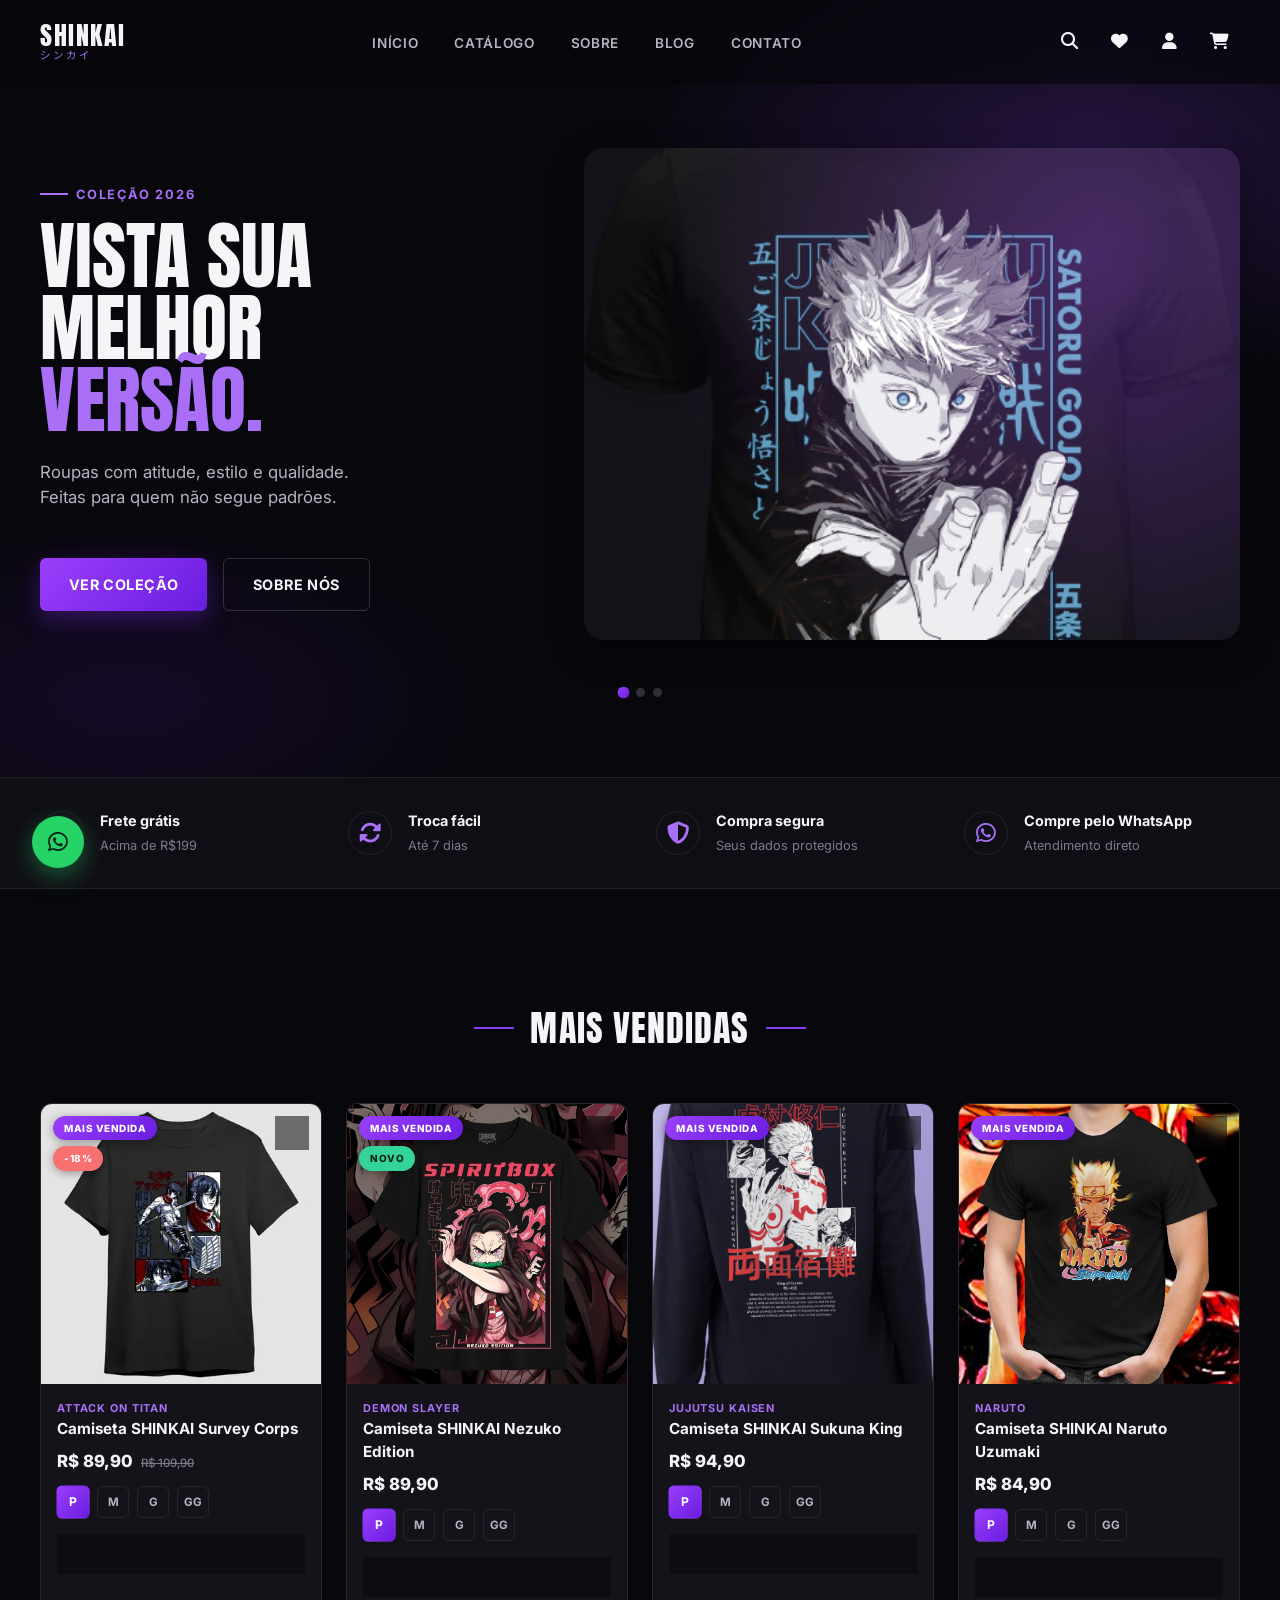
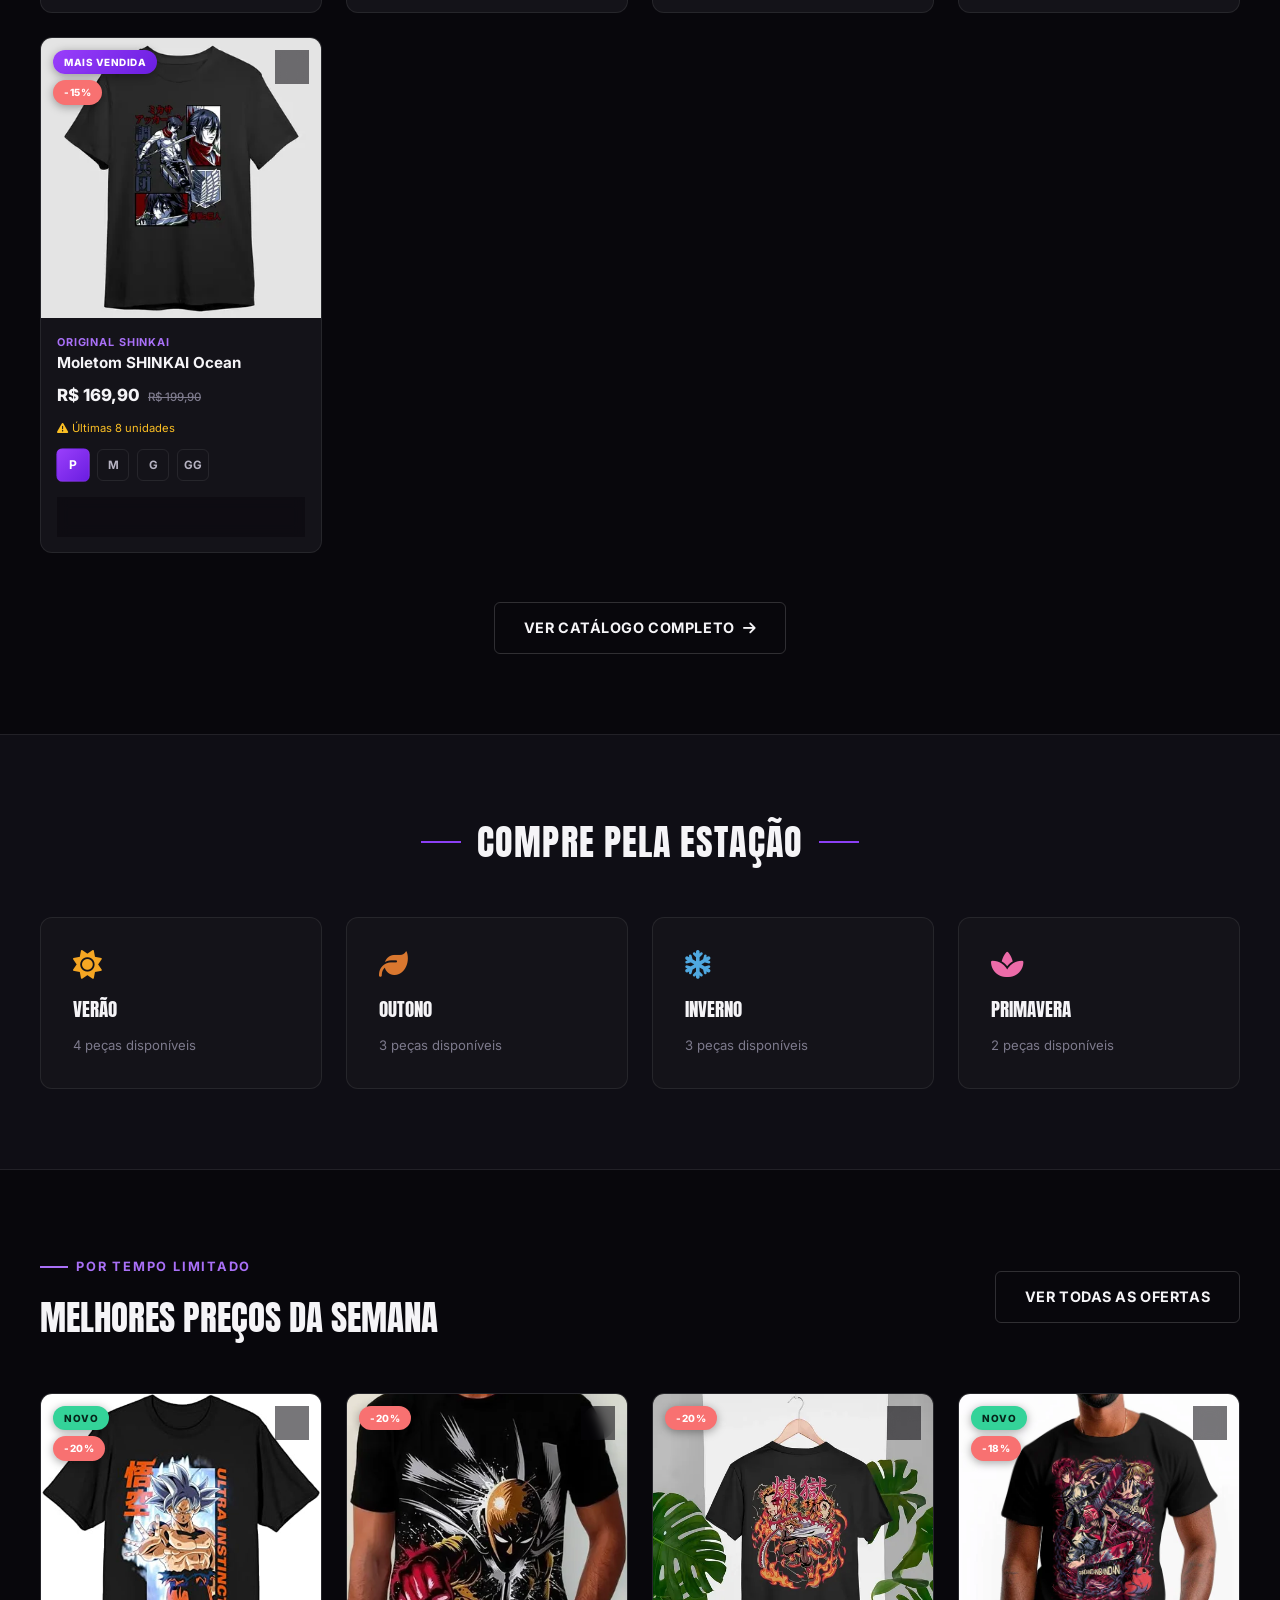
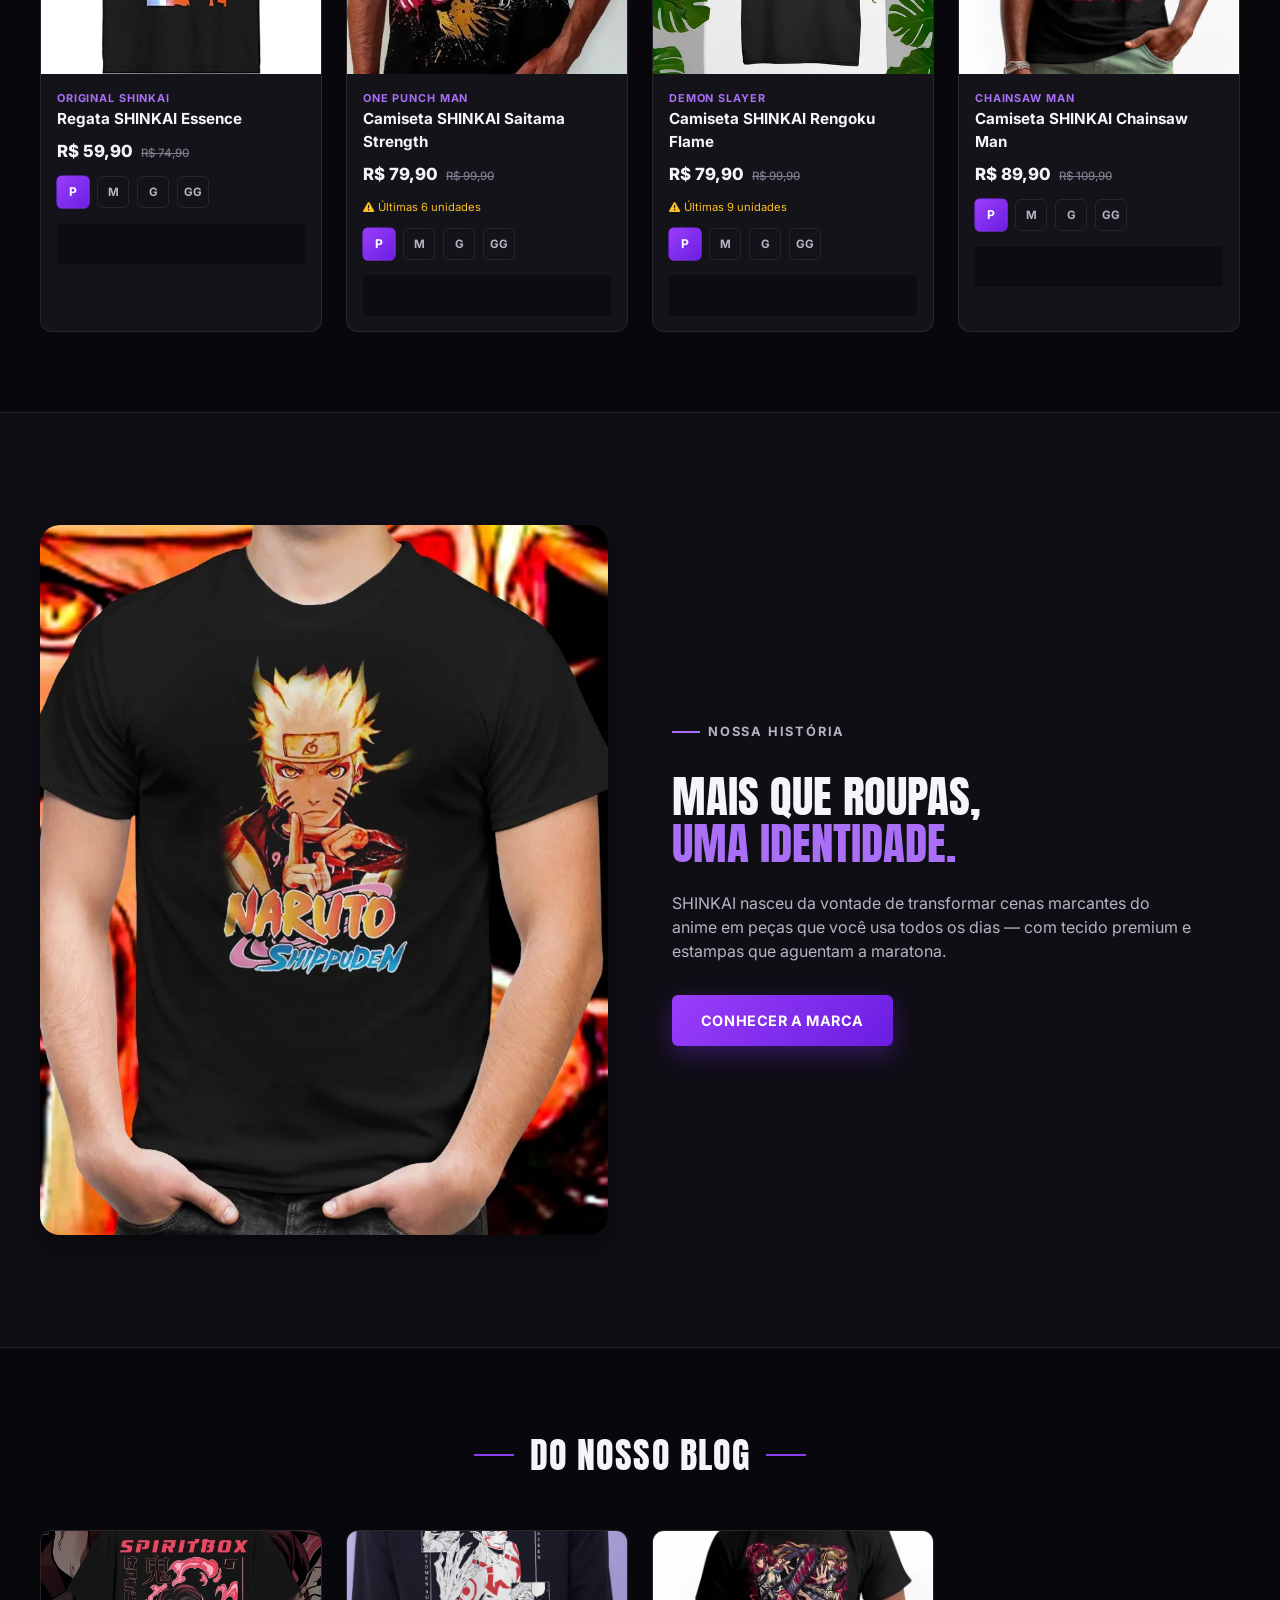
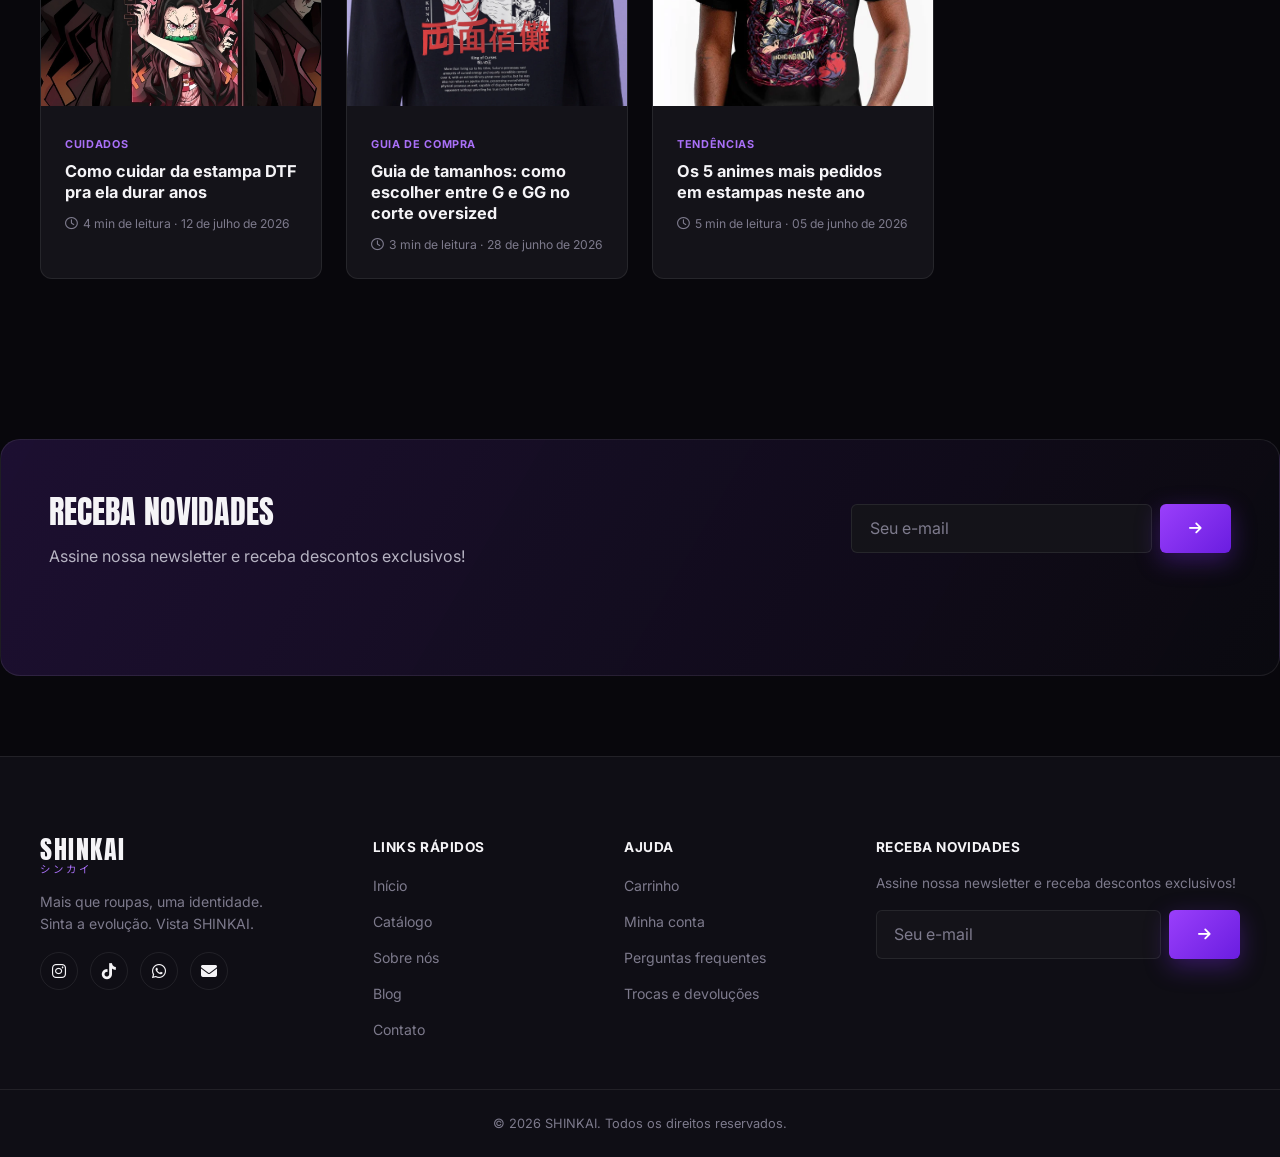
==== commit a09a55da: "Correção nos links da home.html" ====
--- a/Index.html
+++ b/Index.html
@@ -11,10 +11,10 @@
   <link href="https://fonts.googleapis.com/css2?family=Anton&family=Inter:wght@400;500;600;700;800&family=Noto+Sans+JP:wght@500;700&display=swap" rel="stylesheet" />
   <link rel="stylesheet" href="https://cdnjs.cloudflare.com/ajax/libs/font-awesome/6.5.1/css/all.min.css" />
 
-  <link rel="stylesheet" href="css/base.css" />
-  <link rel="stylesheet" href="css/components.css" />
-  <link rel="stylesheet" href="css/home.css" />
-  <link rel="icon" href="assets/img/logo.png" type="image/png" />
+  <link rel="stylesheet" href="./css/base.css" />
+  <link rel="stylesheet" href="./css/components.css" />
+  <link rel="stylesheet" href="./css/home.css" />
+  <link rel="icon" href="./assets/img/logo.png" type="image/png" />
 </head>
 <body>
   <a class="skip-link" href="#main-content">Pular para o conteúdo</a>
@@ -22,7 +22,7 @@
   <!-- HEADER -->
   <header class="header" id="header">
     <div class="container header__inner">
-      <a href="index.html" class="logo" aria-label="SHINKAI — página inicial">
+      <a href="./index.html" class="logo" aria-label="SHINKAI — página inicial">
         <span class="logo__title">SHINKAI</span>
         <span class="logo__jp">シンカイ</span>
       </a>
@@ -31,22 +31,22 @@
       </button>
       <nav class="nav" id="navMenu" aria-label="Navegação principal">
         <ul class="nav__list">
-          <li><a href="index.html" class="nav__link" data-nav-link>Início</a></li>
-          <li><a href="catalogo.html" class="nav__link" data-nav-link>Catálogo</a></li>
-          <li><a href="sobre.html" class="nav__link" data-nav-link>Sobre</a></li>
-          <li><a href="blog.html" class="nav__link" data-nav-link>Blog</a></li>
-          <li><a href="contato.html" class="nav__link" data-nav-link>Contato</a></li>
+          <li><a href="./index.html" class="nav__link" data-nav-link>Início</a></li>
+          <li><a href="./catalogo.html" class="nav__link" data-nav-link>Catálogo</a></li>
+          <li><a href="./sobre.html" class="nav__link" data-nav-link>Sobre</a></li>
+          <li><a href="./blog.html" class="nav__link" data-nav-link>Blog</a></li>
+          <li><a href="./contato.html" class="nav__link" data-nav-link>Contato</a></li>
         </ul>
       </nav>
       <div class="header__actions">
         <button class="icon-btn" id="searchToggle" aria-label="Buscar produtos" aria-haspopup="dialog">
           <i class="fa-solid fa-magnifying-glass"></i>
         </button>
-        <a href="catalogo.html?view=favoritos" class="icon-btn" id="wishlistToggle" aria-label="Ver favoritos">
+        <a href="./catalogo.html?view=favoritos" class="icon-btn" id="wishlistToggle" aria-label="Ver favoritos">
           <i class="fa-solid fa-heart"></i>
           <span class="badge" id="wishlistCount" hidden>0</span>
         </a>
-        <a href="login.html" class="icon-btn" aria-label="Entrar ou cadastrar">
+        <a href="./pages/login.html" class="icon-btn" aria-label="Entrar ou cadastrar">
           <i class="fa-solid fa-user"></i>
         </a>
         <button class="icon-btn" id="cartToggle" aria-label="Abrir carrinho" aria-haspopup="dialog">
@@ -87,7 +87,7 @@
         <strong id="cartSubtotal">R$ 0,00</strong>
       </div>
       <p class="cart-drawer__hint">Frete grátis acima de R$199.</p>
-      <a href="carrinho.html" class="btn btn--primary btn--block">Ver carrinho completo</a>
+      <a href="./carrinho.html" class="btn btn--primary btn--block">Ver carrinho completo</a>
     </div>
   </aside>
 
@@ -103,15 +103,15 @@
           </h1>
           <p class="hero__desc">Roupas com atitude, estilo e qualidade.<br />Feitas para quem não segue padrões.</p>
           <div class="hero__cta">
-            <a href="catalogo.html" class="btn btn--primary">Ver coleção</a>
-            <a href="sobre.html" class="btn btn--outline">Sobre nós</a>
+            <a href="./catalogo.html" class="btn btn--primary">Ver coleção</a>
+            <a href="./sobre.html" class="btn btn--outline">Sobre nós</a>
           </div>
         </div>
         <div class="hero__media">
           <div class="hero__slides" id="heroSlides">
-            <figure class="hero__slide is-active"><img src="assets/img/gojo-infinity.webp" alt="Camiseta SHINKAI Gojo Infinity" loading="eager" /></figure>
-            <figure class="hero__slide"><img src="assets/img/sukuna-king.webp" alt="Camiseta SHINKAI Sukuna King" loading="lazy" /></figure>
-            <figure class="hero__slide"><img src="assets/img/survey-corps.webp" alt="Camiseta SHINKAI Survey Corps" loading="lazy" /></figure>
+            <figure class="hero__slide is-active"><img src="./assets/img/gojo-infinity.webp" alt="Camiseta SHINKAI Gojo Infinity" loading="eager" /></figure>
+            <figure class="hero__slide"><img src="./assets/img/sukuna-king.webp" alt="Camiseta SHINKAI Sukuna King" loading="lazy" /></figure>
+            <figure class="hero__slide"><img src="./assets/img/survey-corps.webp" alt="Camiseta SHINKAI Survey Corps" loading="lazy" /></figure>
           </div>
           <div class="hero__glow" aria-hidden="true"></div>
         </div>
@@ -135,7 +135,7 @@
         <h2 class="section-title"><span class="section-title__dash"></span>Mais vendidas<span class="section-title__dash"></span></h2>
         <ul class="product-grid" id="bestsellerGrid"></ul>
         <div class="featured__cta">
-          <a href="catalogo.html" class="btn btn--outline">Ver catálogo completo <i class="fa-solid fa-arrow-right"></i></a>
+          <a href="./catalogo.html" class="btn btn--outline">Ver catálogo completo <i class="fa-solid fa-arrow-right"></i></a>
         </div>
       </div>
     </section>
@@ -156,7 +156,7 @@
             <p class="eyebrow"><span class="eyebrow__line"></span> Por tempo limitado</p>
             <h2>Melhores preços da semana</h2>
           </div>
-          <a href="catalogo.html?sort=desconto" class="btn btn--outline">Ver todas as ofertas</a>
+          <a href="./catalogo.html?sort=desconto" class="btn btn--outline">Ver todas as ofertas</a>
         </div>
         <ul class="product-grid" id="dealsGrid"></ul>
       </div>
@@ -166,13 +166,13 @@
     <section class="about-teaser" aria-label="Sobre a SHINKAI">
       <div class="container about-teaser__inner">
         <div class="about-teaser__media">
-          <img src="assets/img/naruto-uzumaki.webp" alt="Camiseta SHINKAI Naruto Uzumaki" loading="lazy" />
+          <img src="./assets/img/naruto-uzumaki.webp" alt="Camiseta SHINKAI Naruto Uzumaki" loading="lazy" />
         </div>
         <div class="about-teaser__content">
           <p class="eyebrow"><span class="eyebrow__line"></span> Nossa história</p>
           <h2>Mais que roupas,<br /><span class="text-accent">uma identidade.</span></h2>
           <p>SHINKAI nasceu da vontade de transformar cenas marcantes do anime em peças que você usa todos os dias — com tecido premium e estampas que aguentam a maratona.</p>
-          <a href="sobre.html" class="btn btn--primary">Conhecer a marca</a>
+          <a href="./sobre.html" class="btn btn--primary">Conhecer a marca</a>
         </div>
       </div>
     </section>
@@ -206,7 +206,7 @@
   <footer class="footer">
     <div class="container footer__grid">
       <div class="footer__brand">
-        <a href="index.html" class="logo"><span class="logo__title">SHINKAI</span><span class="logo__jp">シンカイ</span></a>
+        <a href="./index.html" class="logo"><span class="logo__title">SHINKAI</span><span class="logo__jp">シンカイ</span></a>
         <p>Mais que roupas, uma identidade.<br />Sinta a evolução. Vista SHINKAI.</p>
         <div class="footer__social">
           <a href="#" aria-label="Instagram"><i class="fa-brands fa-instagram"></i></a>
@@ -218,20 +218,20 @@
       <nav class="footer__col" aria-label="Links rápidos">
         <h3>Links rápidos</h3>
         <ul>
-          <li><a href="index.html">Início</a></li>
-          <li><a href="catalogo.html">Catálogo</a></li>
-          <li><a href="sobre.html">Sobre nós</a></li>
-          <li><a href="blog.html">Blog</a></li>
-          <li><a href="contato.html">Contato</a></li>
+          <li><a href="./index.html">Início</a></li>
+          <li><a href="./catalogo.html">Catálogo</a></li>
+          <li><a href="./sobre.html">Sobre nós</a></li>
+          <li><a href="./blog.html">Blog</a></li>
+          <li><a href="./contato.html">Contato</a></li>
         </ul>
       </nav>
       <nav class="footer__col" aria-label="Ajuda">
         <h3>Ajuda</h3>
         <ul>
-          <li><a href="carrinho.html">Carrinho</a></li>
-          <li><a href="login.html">Minha conta</a></li>
-          <li><a href="contato.html">Perguntas frequentes</a></li>
-          <li><a href="contato.html">Trocas e devoluções</a></li>
+          <li><a href="./carrinho.html">Carrinho</a></li>
+          <li><a href="./login.html">Minha conta</a></li>
+          <li><a href="./contato.html">Perguntas frequentes</a></li>
+          <li><a href="./contato.html">Trocas e devoluções</a></li>
         </ul>
       </nav>
       <div class="footer__col footer__newsletter">
@@ -253,8 +253,8 @@
   <a class="whatsapp-float" id="whatsappFloat" href="#" target="_blank" rel="noopener" aria-label="Fale conosco no WhatsApp"><i class="fa-brands fa-whatsapp"></i></a>
   <div class="toast" id="toast" role="status" aria-live="polite"></div>
 
-  <script src="js/data.js"></script>
-  <script src="js/core.js"></script>
-  <script src="js/home.js" defer></script>
+  <script src="./js/data.js"></script>
+  <script src="./js/core.js"></script>
+  <script src="./js/home.js" defer></script>
 </body>
 </html>
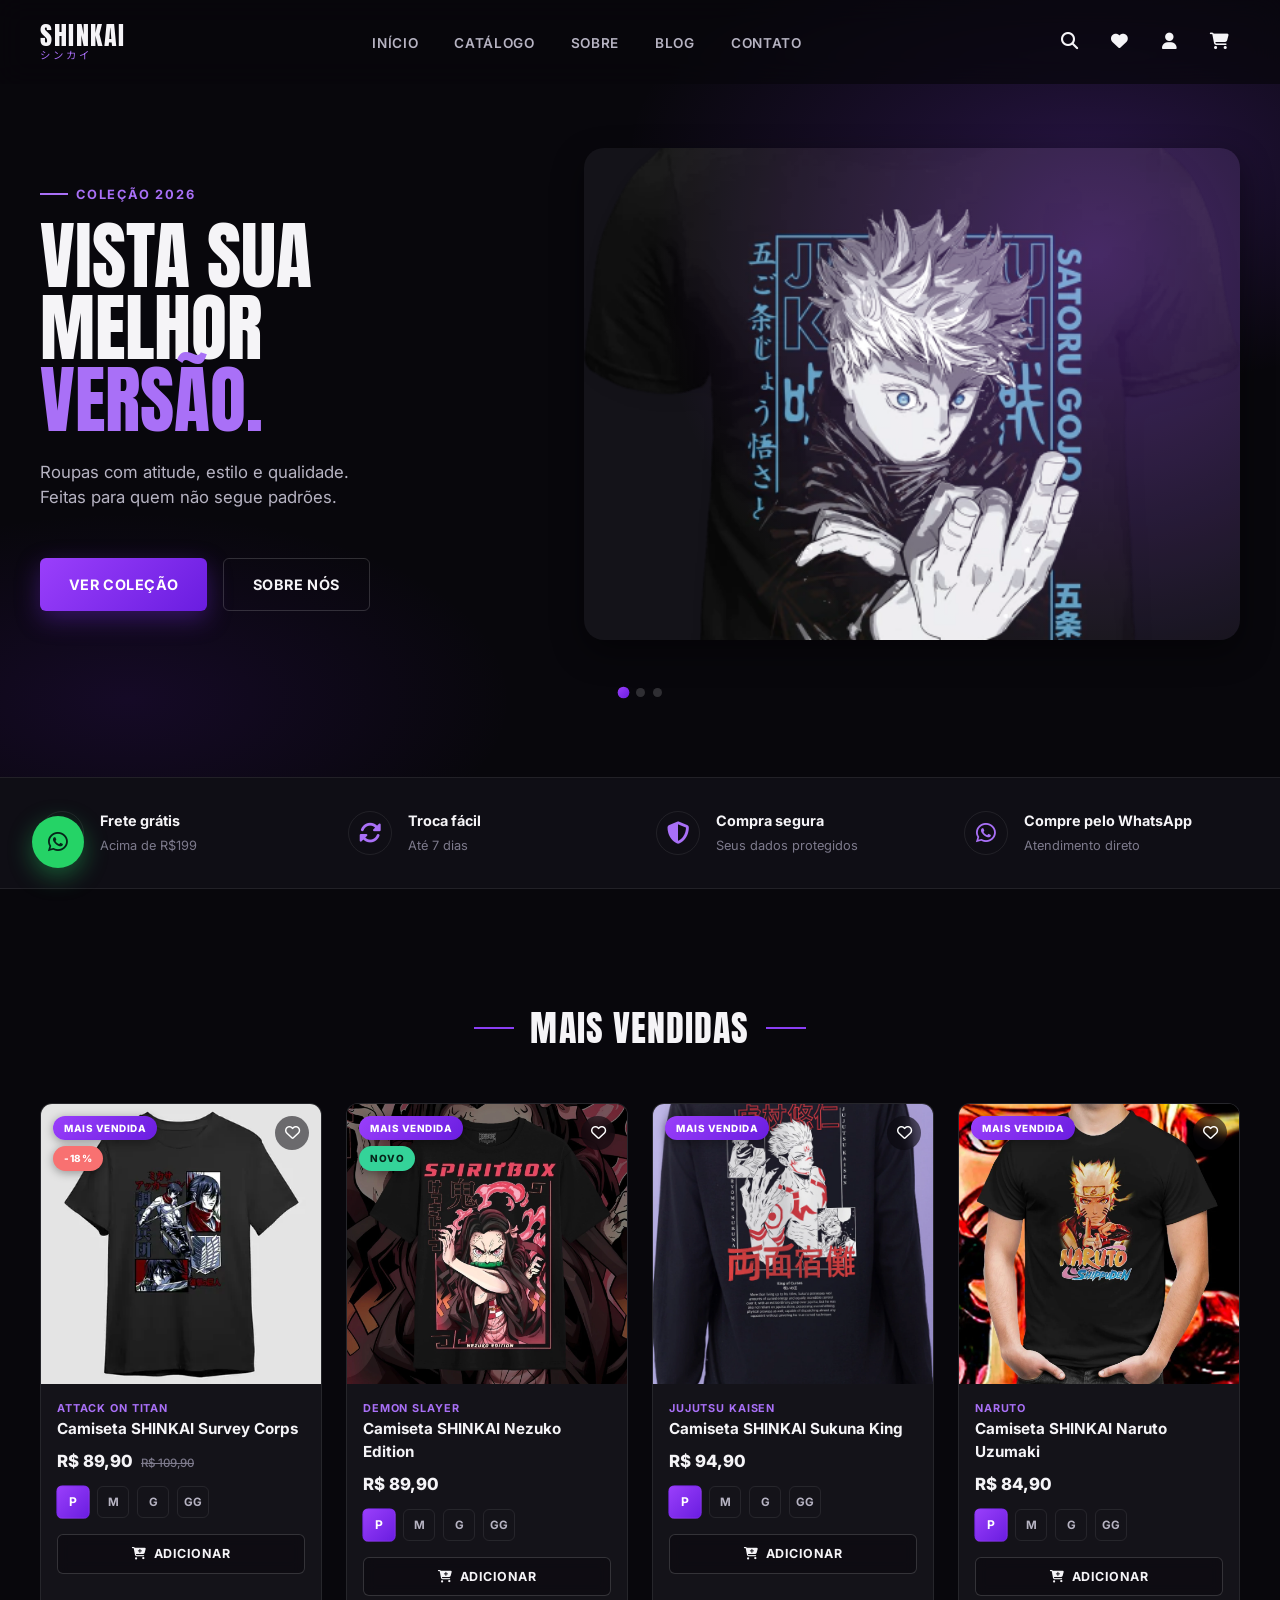
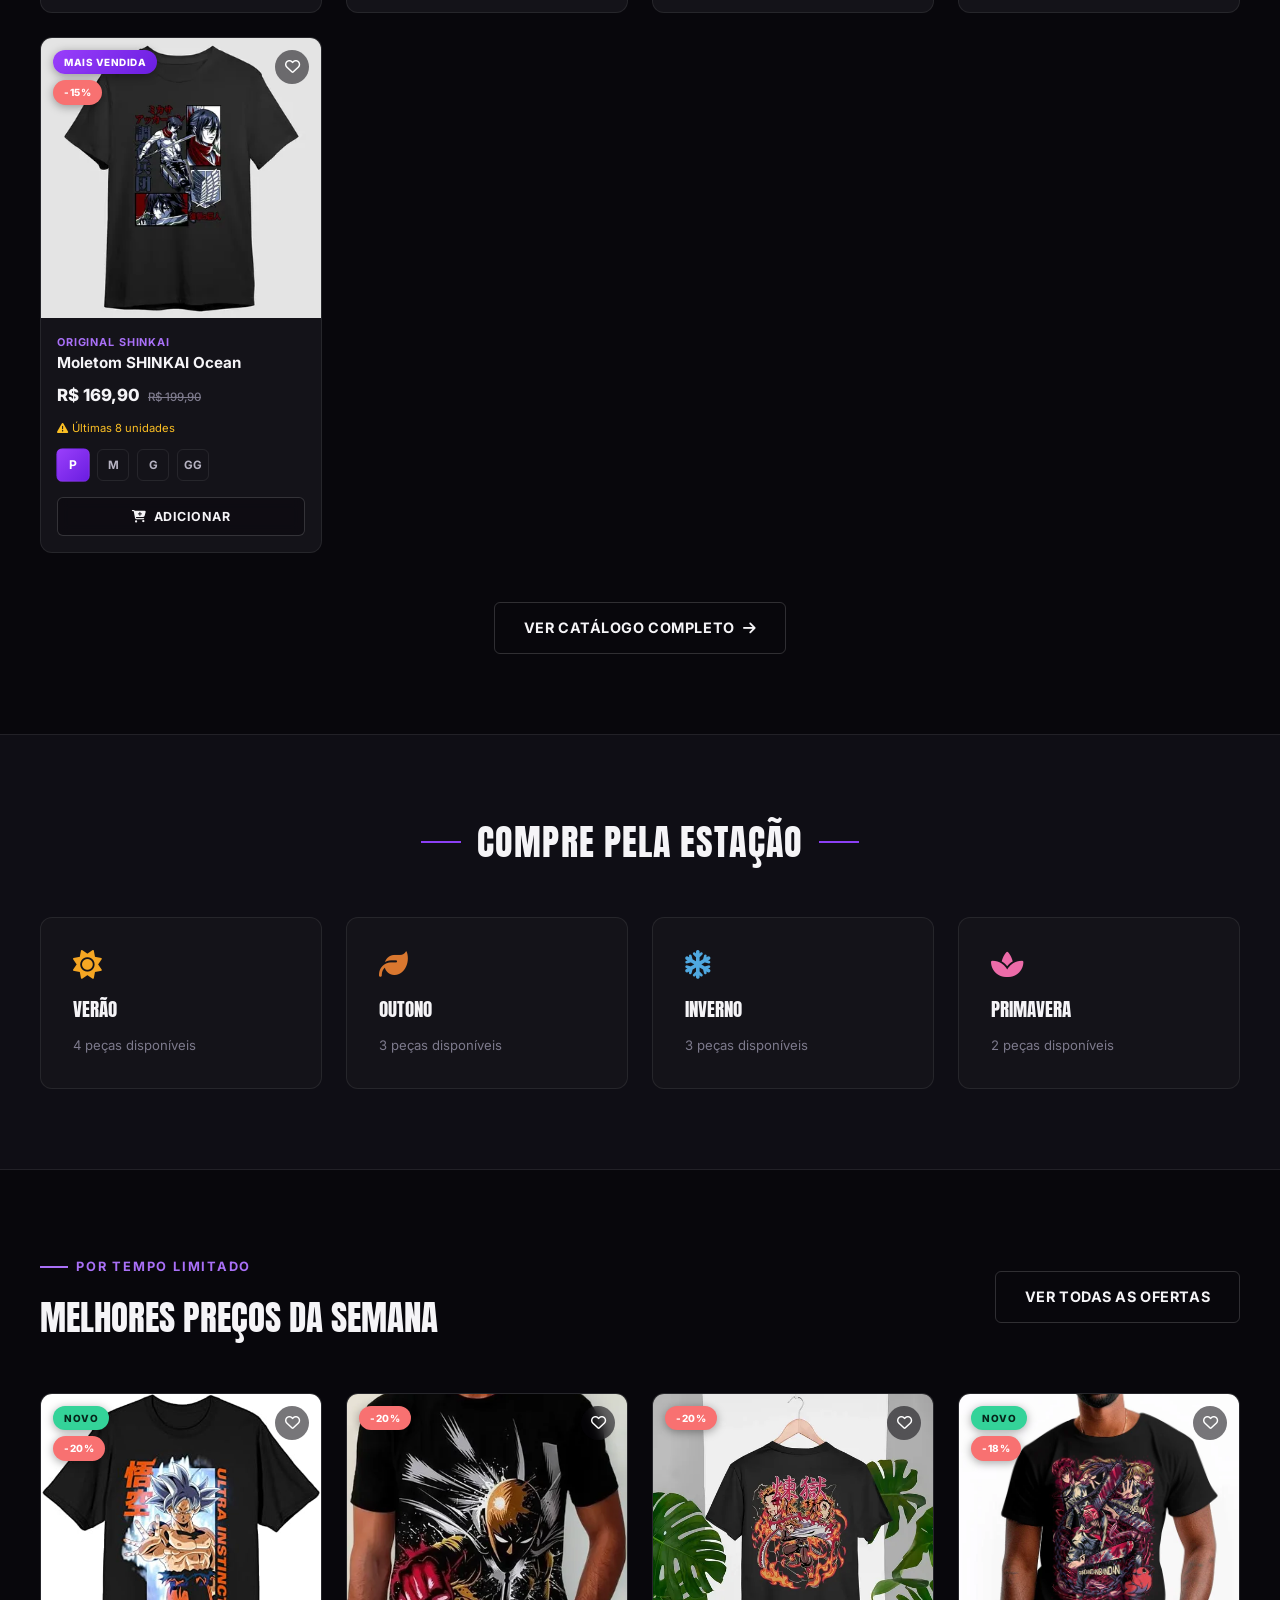
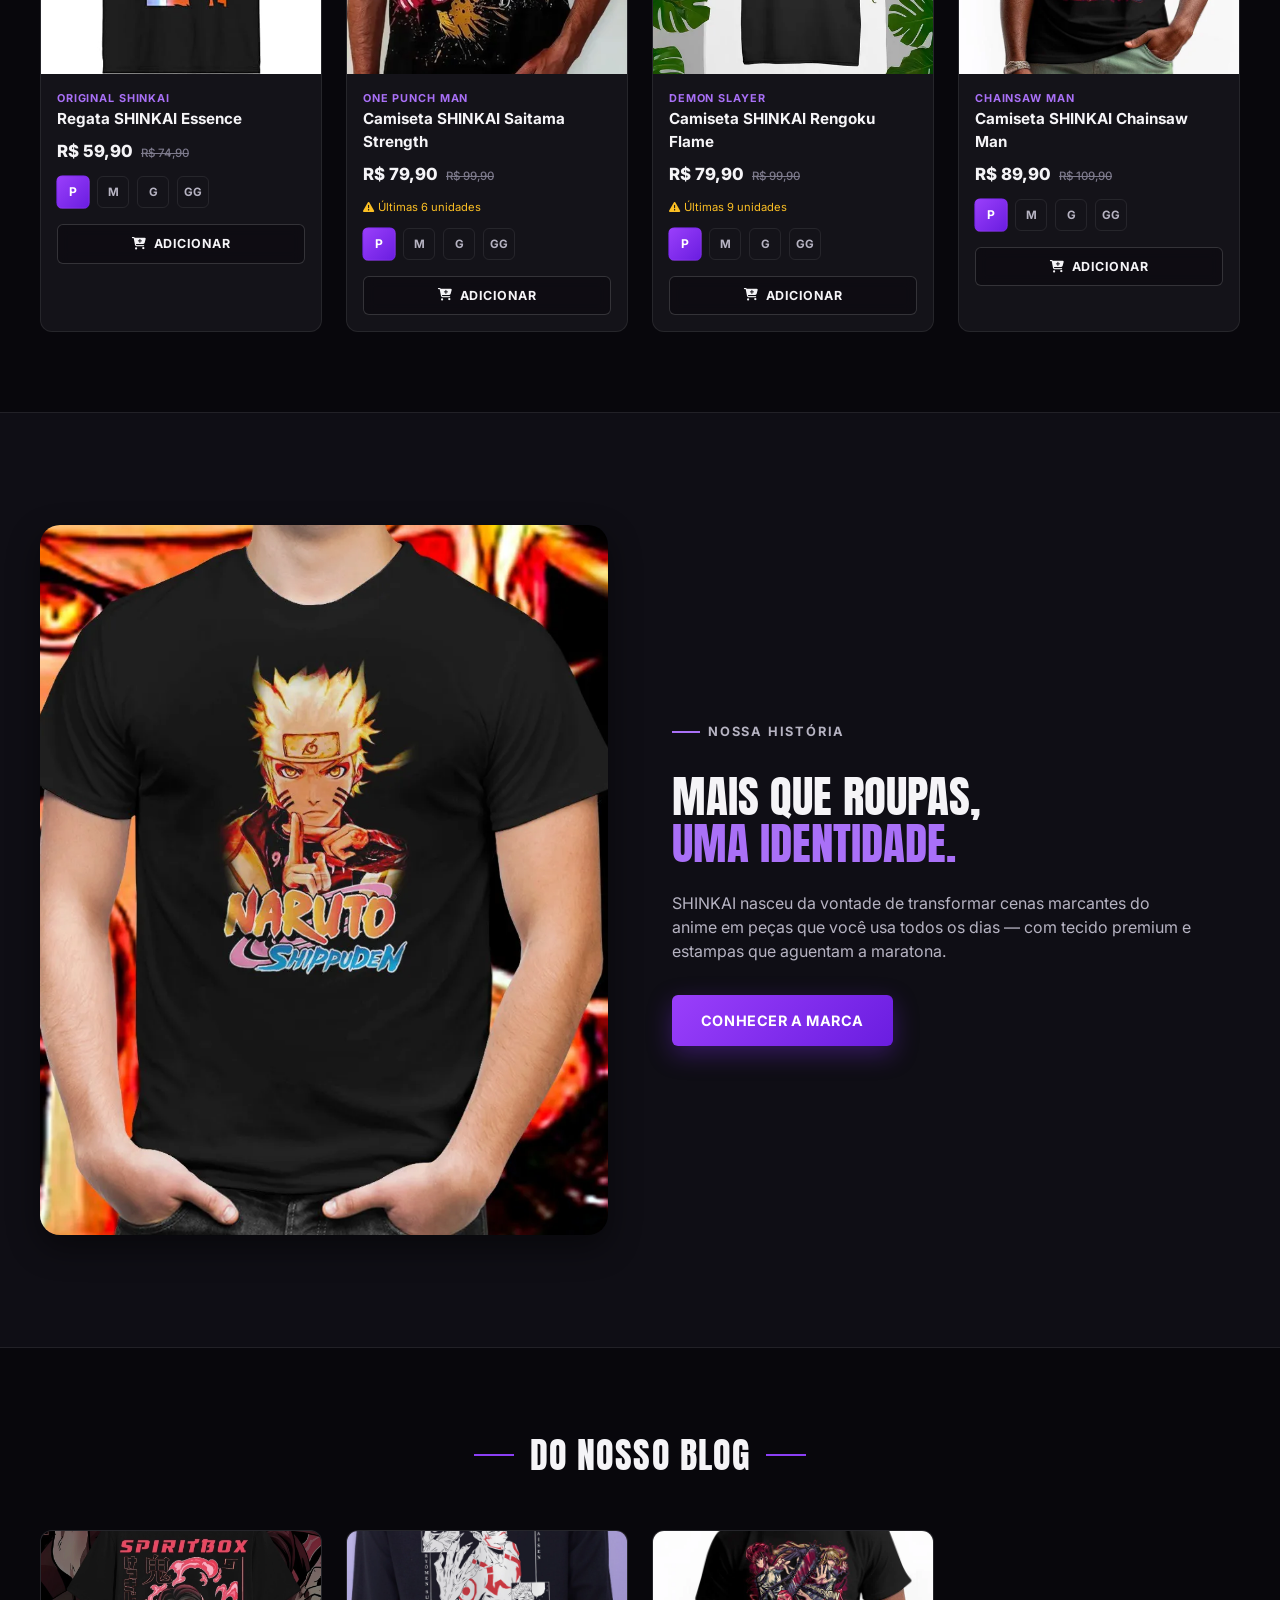
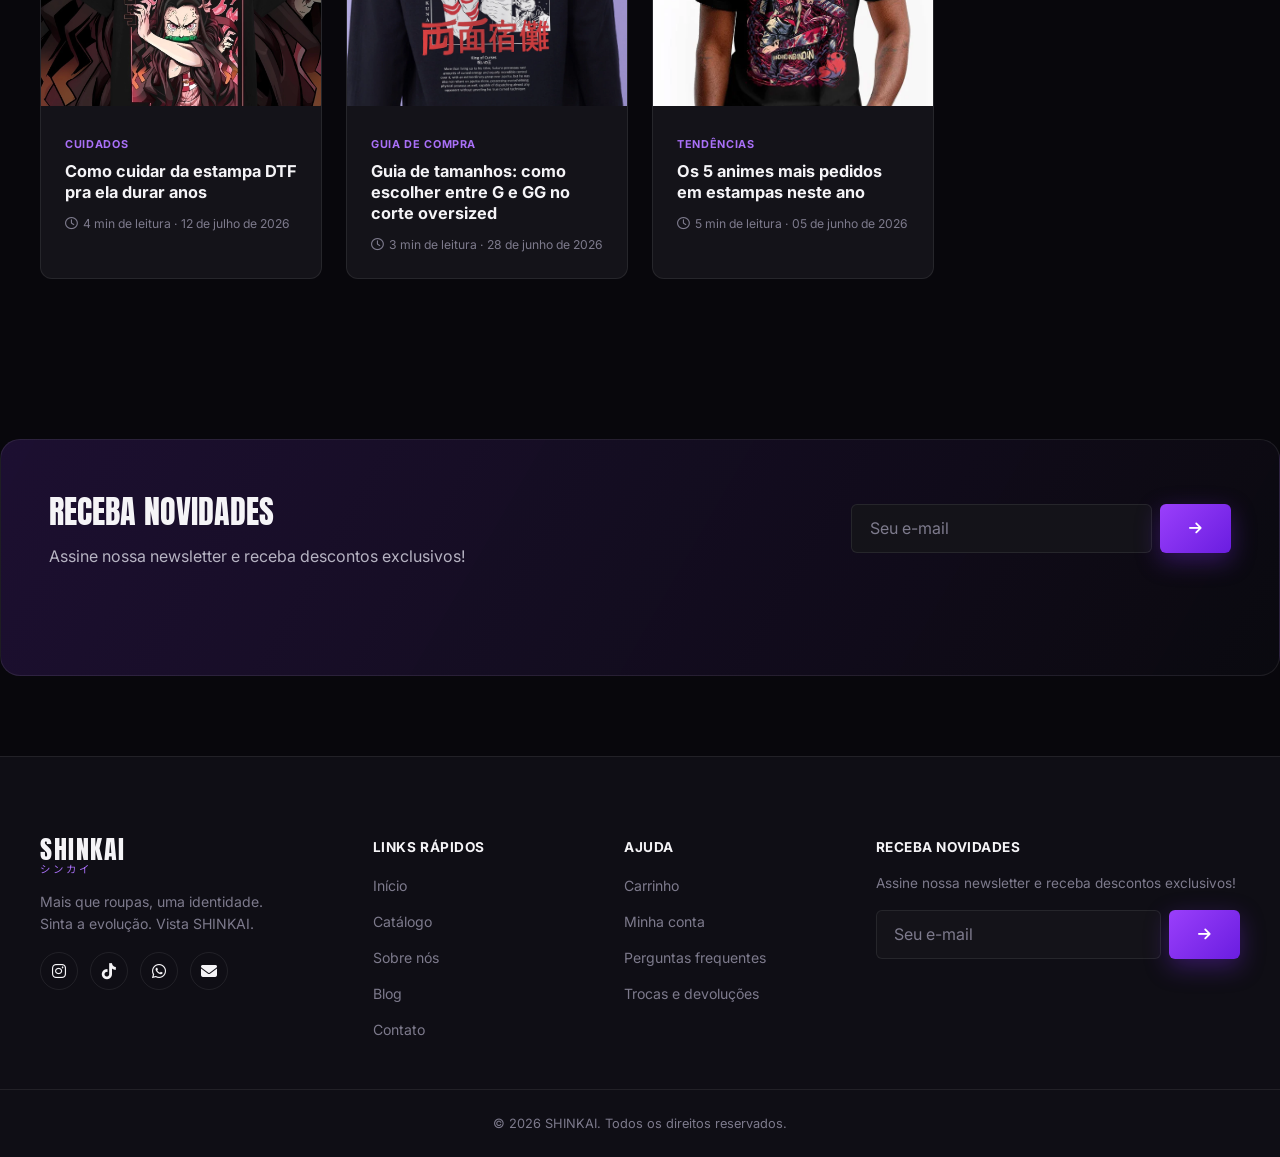
==== commit 2760036c: "fix: renomear Index.html para index.html (case-sensitive no Linux)" ====
--- a/Index.html
+++ b/Index.html
@@ -1,260 +1,260 @@
-<!DOCTYPE html>
-<html lang="pt-BR">
-<head>
-  <meta charset="UTF-8" />
-  <meta name="viewport" content="width=device-width, initial-scale=1.0" />
-  <title>SHINKAI — Vista sua melhor versão.</title>
-  <meta name="description" content="SHINKAI. Camisetas e moletons streetwear inspirados em anime. Roupas com atitude, estilo e qualidade." />
-
-  <link rel="preconnect" href="https://fonts.googleapis.com" />
-  <link rel="preconnect" href="https://fonts.gstatic.com" crossorigin />
-  <link href="https://fonts.googleapis.com/css2?family=Anton&family=Inter:wght@400;500;600;700;800&family=Noto+Sans+JP:wght@500;700&display=swap" rel="stylesheet" />
-  <link rel="stylesheet" href="https://cdnjs.cloudflare.com/ajax/libs/font-awesome/6.5.1/css/all.min.css" />
-
-  <link rel="stylesheet" href="./css/base.css" />
-  <link rel="stylesheet" href="./css/components.css" />
-  <link rel="stylesheet" href="./css/home.css" />
-  <link rel="icon" href="./assets/img/logo.png" type="image/png" />
-</head>
-<body>
-  <a class="skip-link" href="#main-content">Pular para o conteúdo</a>
-
-  <!-- HEADER -->
-  <header class="header" id="header">
-    <div class="container header__inner">
-      <a href="./index.html" class="logo" aria-label="SHINKAI — página inicial">
-        <span class="logo__title">SHINKAI</span>
-        <span class="logo__jp">シンカイ</span>
-      </a>
-      <button class="nav-toggle" id="navToggle" aria-label="Abrir menu" aria-expanded="false" aria-controls="navMenu">
-        <span></span><span></span><span></span>
-      </button>
-      <nav class="nav" id="navMenu" aria-label="Navegação principal">
-        <ul class="nav__list">
-          <li><a href="./index.html" class="nav__link" data-nav-link>Início</a></li>
-          <li><a href="./catalogo.html" class="nav__link" data-nav-link>Catálogo</a></li>
-          <li><a href="./sobre.html" class="nav__link" data-nav-link>Sobre</a></li>
-          <li><a href="./blog.html" class="nav__link" data-nav-link>Blog</a></li>
-          <li><a href="./contato.html" class="nav__link" data-nav-link>Contato</a></li>
-        </ul>
-      </nav>
-      <div class="header__actions">
-        <button class="icon-btn" id="searchToggle" aria-label="Buscar produtos" aria-haspopup="dialog">
-          <i class="fa-solid fa-magnifying-glass"></i>
+    <!DOCTYPE html>
+    <html lang="pt-BR">
+    <head>
+    <meta charset="UTF-8" />
+    <meta name="viewport" content="width=device-width, initial-scale=1.0" />
+    <title>SHINKAI — Vista sua melhor versão.</title>
+    <meta name="description" content="SHINKAI. Camisetas e moletons streetwear inspirados em anime. Roupas com atitude, estilo e qualidade." />
+
+    <link rel="preconnect" href="https://fonts.googleapis.com" />
+    <link rel="preconnect" href="https://fonts.gstatic.com" crossorigin />
+    <link href="https://fonts.googleapis.com/css2?family=Anton&family=Inter:wght@400;500;600;700;800&family=Noto+Sans+JP:wght@500;700&display=swap" rel="stylesheet" />
+    <link rel="stylesheet" href="https://cdnjs.cloudflare.com/ajax/libs/font-awesome/6.5.1/css/all.min.css" />
+
+    <link rel="stylesheet" href="./css/base.css" />
+    <link rel="stylesheet" href="./css/components.css" />
+    <link rel="stylesheet" href="./css/home.css" />
+    <link rel="icon" href="./assets/img/logo.png" type="image/png" />
+    </head>
+    <body>
+    <a class="skip-link" href="#main-content">Pular para o conteúdo</a>
+
+    <!-- HEADER -->
+    <header class="header" id="header">
+        <div class="container header__inner">
+        <a href="./index.html" class="logo" aria-label="SHINKAI — página inicial">
+            <span class="logo__title">SHINKAI</span>
+            <span class="logo__jp">シンカイ</span>
+        </a>
+        <button class="nav-toggle" id="navToggle" aria-label="Abrir menu" aria-expanded="false" aria-controls="navMenu">
+            <span></span><span></span><span></span>
         </button>
-        <a href="./catalogo.html?view=favoritos" class="icon-btn" id="wishlistToggle" aria-label="Ver favoritos">
-          <i class="fa-solid fa-heart"></i>
-          <span class="badge" id="wishlistCount" hidden>0</span>
-        </a>
-        <a href="./pages/login.html" class="icon-btn" aria-label="Entrar ou cadastrar">
-          <i class="fa-solid fa-user"></i>
-        </a>
-        <button class="icon-btn" id="cartToggle" aria-label="Abrir carrinho" aria-haspopup="dialog">
-          <i class="fa-solid fa-cart-shopping"></i>
-          <span class="badge" id="cartCount" hidden>0</span>
-        </button>
-      </div>
+        <nav class="nav" id="navMenu" aria-label="Navegação principal">
+            <ul class="nav__list">
+            <li><a href="./index.html" class="nav__link" data-nav-link>Início</a></li>
+            <li><a href="./catalogo.html" class="nav__link" data-nav-link>Catálogo</a></li>
+            <li><a href="./sobre.html" class="nav__link" data-nav-link>Sobre</a></li>
+            <li><a href="./blog.html" class="nav__link" data-nav-link>Blog</a></li>
+            <li><a href="./contato.html" class="nav__link" data-nav-link>Contato</a></li>
+            </ul>
+        </nav>
+        <div class="header__actions">
+            <button class="icon-btn" id="searchToggle" aria-label="Buscar produtos" aria-haspopup="dialog">
+            <i class="fa-solid fa-magnifying-glass"></i>
+            </button>
+            <a href="./catalogo.html?view=favoritos" class="icon-btn" id="wishlistToggle" aria-label="Ver favoritos">
+            <i class="fa-solid fa-heart"></i>
+            <span class="badge" id="wishlistCount" hidden>0</span>
+            </a>
+            <a href="./pages/login.html" class="icon-btn" aria-label="Entrar ou cadastrar">
+            <i class="fa-solid fa-user"></i>
+            </a>
+            <button class="icon-btn" id="cartToggle" aria-label="Abrir carrinho" aria-haspopup="dialog">
+            <i class="fa-solid fa-cart-shopping"></i>
+            <span class="badge" id="cartCount" hidden>0</span>
+            </button>
+        </div>
+        </div>
+    </header>
+
+    <div class="overlay" id="overlay"></div>
+
+    <!-- BUSCA -->
+    <div class="search-panel" id="searchPanel" role="dialog" aria-modal="true" aria-label="Buscar produtos" hidden>
+        <div class="search-panel__box">
+        <i class="fa-solid fa-magnifying-glass"></i>
+        <input type="search" id="searchInput" placeholder="Buscar por anime, personagem ou produto…" autocomplete="off" />
+        <button class="icon-btn" id="searchClose" aria-label="Fechar busca"><i class="fa-solid fa-xmark"></i></button>
+        </div>
+        <div class="search-panel__results" id="searchResults"></div>
     </div>
-  </header>
-
-  <div class="overlay" id="overlay"></div>
-
-  <!-- BUSCA -->
-  <div class="search-panel" id="searchPanel" role="dialog" aria-modal="true" aria-label="Buscar produtos" hidden>
-    <div class="search-panel__box">
-      <i class="fa-solid fa-magnifying-glass"></i>
-      <input type="search" id="searchInput" placeholder="Buscar por anime, personagem ou produto…" autocomplete="off" />
-      <button class="icon-btn" id="searchClose" aria-label="Fechar busca"><i class="fa-solid fa-xmark"></i></button>
-    </div>
-    <div class="search-panel__results" id="searchResults"></div>
-  </div>
-
-  <!-- CARRINHO -->
-  <aside class="cart-drawer" id="cartDrawer" role="dialog" aria-modal="true" aria-label="Carrinho de compras" hidden>
-    <div class="cart-drawer__header">
-      <h2>Seu carrinho</h2>
-      <button class="icon-btn" id="cartClose" aria-label="Fechar carrinho"><i class="fa-solid fa-xmark"></i></button>
-    </div>
-    <div class="cart-drawer__items" id="cartItems"></div>
-    <div class="cart-drawer__empty" id="cartEmpty" hidden>
-      <i class="fa-solid fa-cart-shopping"></i>
-      <p>Seu carrinho está vazio.</p>
-      <button class="btn btn--outline" id="cartEmptyCta">Ver coleção</button>
-    </div>
-    <div class="cart-drawer__footer" id="cartFooter">
-      <div class="cart-drawer__subtotal">
-        <span>Subtotal</span>
-        <strong id="cartSubtotal">R$ 0,00</strong>
-      </div>
-      <p class="cart-drawer__hint">Frete grátis acima de R$199.</p>
-      <a href="./carrinho.html" class="btn btn--primary btn--block">Ver carrinho completo</a>
-    </div>
-  </aside>
-
-  <main id="main-content">
-
-    <!-- HERO -->
-    <section class="hero" id="inicio" aria-label="Destaque principal">
-      <div class="container hero__inner">
-        <div class="hero__content">
-          <p class="eyebrow"><span class="eyebrow__line"></span> Coleção 2026</p>
-          <h1 class="hero__title">
-            VISTA SUA<br />MELHOR<br /><span class="text-accent">VERSÃO.</span>
-          </h1>
-          <p class="hero__desc">Roupas com atitude, estilo e qualidade.<br />Feitas para quem não segue padrões.</p>
-          <div class="hero__cta">
-            <a href="./catalogo.html" class="btn btn--primary">Ver coleção</a>
-            <a href="./sobre.html" class="btn btn--outline">Sobre nós</a>
-          </div>
-        </div>
-        <div class="hero__media">
-          <div class="hero__slides" id="heroSlides">
-            <figure class="hero__slide is-active"><img src="./assets/img/gojo-infinity.webp" alt="Camiseta SHINKAI Gojo Infinity" loading="eager" /></figure>
-            <figure class="hero__slide"><img src="./assets/img/sukuna-king.webp" alt="Camiseta SHINKAI Sukuna King" loading="lazy" /></figure>
-            <figure class="hero__slide"><img src="./assets/img/survey-corps.webp" alt="Camiseta SHINKAI Survey Corps" loading="lazy" /></figure>
-          </div>
-          <div class="hero__glow" aria-hidden="true"></div>
-        </div>
-      </div>
-      <div class="hero__dots" id="heroDots" role="tablist" aria-label="Selecionar destaque"></div>
-    </section>
-
-    <!-- BENEFÍCIOS -->
-    <section class="perks" aria-label="Benefícios da loja">
-      <div class="container perks__grid">
-        <div class="perk"><i class="fa-solid fa-truck-fast"></i><div><strong>Frete grátis</strong><span>Acima de R$199</span></div></div>
-        <div class="perk"><i class="fa-solid fa-rotate"></i><div><strong>Troca fácil</strong><span>Até 7 dias</span></div></div>
-        <div class="perk"><i class="fa-solid fa-shield-halved"></i><div><strong>Compra segura</strong><span>Seus dados protegidos</span></div></div>
-        <div class="perk"><i class="fa-brands fa-whatsapp"></i><div><strong>Compre pelo WhatsApp</strong><span>Atendimento direto</span></div></div>
-      </div>
-    </section>
-
-    <!-- MAIS VENDIDAS -->
-    <section class="featured" aria-label="Mais vendidas">
-      <div class="container">
-        <h2 class="section-title"><span class="section-title__dash"></span>Mais vendidas<span class="section-title__dash"></span></h2>
-        <ul class="product-grid" id="bestsellerGrid"></ul>
-        <div class="featured__cta">
-          <a href="./catalogo.html" class="btn btn--outline">Ver catálogo completo <i class="fa-solid fa-arrow-right"></i></a>
-        </div>
-      </div>
-    </section>
-
-    <!-- ESTAÇÕES -->
-    <section class="seasons" aria-label="Compre por estação">
-      <div class="container">
-        <h2 class="section-title"><span class="section-title__dash"></span>Compre pela estação<span class="section-title__dash"></span></h2>
-        <div class="seasons__grid" id="seasonsGrid"></div>
-      </div>
-    </section>
-
-    <!-- MELHORES PREÇOS -->
-    <section class="deals" aria-label="Melhores preços">
-      <div class="container">
-        <div class="deals__header">
-          <div>
-            <p class="eyebrow"><span class="eyebrow__line"></span> Por tempo limitado</p>
-            <h2>Melhores preços da semana</h2>
-          </div>
-          <a href="./catalogo.html?sort=desconto" class="btn btn--outline">Ver todas as ofertas</a>
-        </div>
-        <ul class="product-grid" id="dealsGrid"></ul>
-      </div>
-    </section>
-
-    <!-- SOBRE (teaser) -->
-    <section class="about-teaser" aria-label="Sobre a SHINKAI">
-      <div class="container about-teaser__inner">
-        <div class="about-teaser__media">
-          <img src="./assets/img/naruto-uzumaki.webp" alt="Camiseta SHINKAI Naruto Uzumaki" loading="lazy" />
-        </div>
-        <div class="about-teaser__content">
-          <p class="eyebrow"><span class="eyebrow__line"></span> Nossa história</p>
-          <h2>Mais que roupas,<br /><span class="text-accent">uma identidade.</span></h2>
-          <p>SHINKAI nasceu da vontade de transformar cenas marcantes do anime em peças que você usa todos os dias — com tecido premium e estampas que aguentam a maratona.</p>
-          <a href="./sobre.html" class="btn btn--primary">Conhecer a marca</a>
-        </div>
-      </div>
-    </section>
-
-    <!-- BLOG (teaser) -->
-    <section class="blog-teaser" aria-label="Últimas do blog">
-      <div class="container">
-        <h2 class="section-title"><span class="section-title__dash"></span>Do nosso blog<span class="section-title__dash"></span></h2>
-        <div class="blog-grid" id="blogTeaserGrid"></div>
-      </div>
-    </section>
-
-    <!-- NEWSLETTER CTA -->
-    <section class="newsletter-cta" aria-label="Assine a newsletter">
-      <div class="container newsletter-cta__inner">
-        <div>
-          <h2>Receba novidades</h2>
-          <p>Assine nossa newsletter e receba descontos exclusivos!</p>
-        </div>
-        <form class="newsletter-form" data-newsletter novalidate>
-          <label class="sr-only" for="newsletterEmail">Seu e-mail</label>
-          <input type="email" id="newsletterEmail" placeholder="Seu e-mail" required />
-          <button type="submit" class="btn btn--primary" aria-label="Assinar newsletter"><i class="fa-solid fa-arrow-right"></i></button>
-        </form>
-        <p class="newsletter-form__feedback" data-feedback role="status" aria-live="polite"></p>
-      </div>
-    </section>
-  </main>
-
-  <!-- FOOTER -->
-  <footer class="footer">
-    <div class="container footer__grid">
-      <div class="footer__brand">
-        <a href="./index.html" class="logo"><span class="logo__title">SHINKAI</span><span class="logo__jp">シンカイ</span></a>
-        <p>Mais que roupas, uma identidade.<br />Sinta a evolução. Vista SHINKAI.</p>
-        <div class="footer__social">
-          <a href="#" aria-label="Instagram"><i class="fa-brands fa-instagram"></i></a>
-          <a href="#" aria-label="TikTok"><i class="fa-brands fa-tiktok"></i></a>
-          <a href="#" aria-label="WhatsApp"><i class="fa-brands fa-whatsapp"></i></a>
-          <a href="mailto:contato@shinkai.com.br" aria-label="E-mail"><i class="fa-solid fa-envelope"></i></a>
-        </div>
-      </div>
-      <nav class="footer__col" aria-label="Links rápidos">
-        <h3>Links rápidos</h3>
-        <ul>
-          <li><a href="./index.html">Início</a></li>
-          <li><a href="./catalogo.html">Catálogo</a></li>
-          <li><a href="./sobre.html">Sobre nós</a></li>
-          <li><a href="./blog.html">Blog</a></li>
-          <li><a href="./contato.html">Contato</a></li>
-        </ul>
-      </nav>
-      <nav class="footer__col" aria-label="Ajuda">
-        <h3>Ajuda</h3>
-        <ul>
-          <li><a href="./carrinho.html">Carrinho</a></li>
-          <li><a href="./login.html">Minha conta</a></li>
-          <li><a href="./contato.html">Perguntas frequentes</a></li>
-          <li><a href="./contato.html">Trocas e devoluções</a></li>
-        </ul>
-      </nav>
-      <div class="footer__col footer__newsletter">
-        <h3>Receba novidades</h3>
-        <p>Assine nossa newsletter e receba descontos exclusivos!</p>
-        <form class="newsletter-form" data-newsletter novalidate>
-          <label class="sr-only" for="newsletterEmailFooter">Seu e-mail</label>
-          <input type="email" id="newsletterEmailFooter" placeholder="Seu e-mail" required />
-          <button type="submit" class="btn btn--primary" aria-label="Assinar newsletter"><i class="fa-solid fa-arrow-right"></i></button>
-        </form>
-      </div>
-    </div>
-    <div class="footer__bottom">
-      <div class="container footer__bottom-inner"><p>&copy; <span id="year"></span> SHINKAI. Todos os direitos reservados.</p></div>
-    </div>
-  </footer>
-
-  <button class="back-to-top" id="backToTop" aria-label="Voltar ao topo" hidden><i class="fa-solid fa-arrow-up"></i></button>
-  <a class="whatsapp-float" id="whatsappFloat" href="#" target="_blank" rel="noopener" aria-label="Fale conosco no WhatsApp"><i class="fa-brands fa-whatsapp"></i></a>
-  <div class="toast" id="toast" role="status" aria-live="polite"></div>
-
-  <script src="./js/data.js"></script>
-  <script src="./js/core.js"></script>
-  <script src="./js/home.js" defer></script>
-</body>
-</html>
+
+    <!-- CARRINHO -->
+    <aside class="cart-drawer" id="cartDrawer" role="dialog" aria-modal="true" aria-label="Carrinho de compras" hidden>
+        <div class="cart-drawer__header">
+        <h2>Seu carrinho</h2>
+        <button class="icon-btn" id="cartClose" aria-label="Fechar carrinho"><i class="fa-solid fa-xmark"></i></button>
+        </div>
+        <div class="cart-drawer__items" id="cartItems"></div>
+        <div class="cart-drawer__empty" id="cartEmpty" hidden>
+        <i class="fa-solid fa-cart-shopping"></i>
+        <p>Seu carrinho está vazio.</p>
+        <button class="btn btn--outline" id="cartEmptyCta">Ver coleção</button>
+        </div>
+        <div class="cart-drawer__footer" id="cartFooter">
+        <div class="cart-drawer__subtotal">
+            <span>Subtotal</span>
+            <strong id="cartSubtotal">R$ 0,00</strong>
+        </div>
+        <p class="cart-drawer__hint">Frete grátis acima de R$199.</p>
+        <a href="./carrinho.html" class="btn btn--primary btn--block">Ver carrinho completo</a>
+        </div>
+    </aside>
+
+    <main id="main-content">
+
+        <!-- HERO -->
+        <section class="hero" id="inicio" aria-label="Destaque principal">
+        <div class="container hero__inner">
+            <div class="hero__content">
+            <p class="eyebrow"><span class="eyebrow__line"></span> Coleção 2026</p>
+            <h1 class="hero__title">
+                VISTA SUA<br />MELHOR<br /><span class="text-accent">VERSÃO.</span>
+            </h1>
+            <p class="hero__desc">Roupas com atitude, estilo e qualidade.<br />Feitas para quem não segue padrões.</p>
+            <div class="hero__cta">
+                <a href="./catalogo.html" class="btn btn--primary">Ver coleção</a>
+                <a href="./sobre.html" class="btn btn--outline">Sobre nós</a>
+            </div>
+            </div>
+            <div class="hero__media">
+            <div class="hero__slides" id="heroSlides">
+                <figure class="hero__slide is-active"><img src="./assets/img/gojo-infinity.webp" alt="Camiseta SHINKAI Gojo Infinity" loading="eager" /></figure>
+                <figure class="hero__slide"><img src="./assets/img/sukuna-king.webp" alt="Camiseta SHINKAI Sukuna King" loading="lazy" /></figure>
+                <figure class="hero__slide"><img src="./assets/img/survey-corps.webp" alt="Camiseta SHINKAI Survey Corps" loading="lazy" /></figure>
+            </div>
+            <div class="hero__glow" aria-hidden="true"></div>
+            </div>
+        </div>
+        <div class="hero__dots" id="heroDots" role="tablist" aria-label="Selecionar destaque"></div>
+        </section>
+
+        <!-- BENEFÍCIOS -->
+        <section class="perks" aria-label="Benefícios da loja">
+        <div class="container perks__grid">
+            <div class="perk"><i class="fa-solid fa-truck-fast"></i><div><strong>Frete grátis</strong><span>Acima de R$199</span></div></div>
+            <div class="perk"><i class="fa-solid fa-rotate"></i><div><strong>Troca fácil</strong><span>Até 7 dias</span></div></div>
+            <div class="perk"><i class="fa-solid fa-shield-halved"></i><div><strong>Compra segura</strong><span>Seus dados protegidos</span></div></div>
+            <div class="perk"><i class="fa-brands fa-whatsapp"></i><div><strong>Compre pelo WhatsApp</strong><span>Atendimento direto</span></div></div>
+        </div>
+        </section>
+
+        <!-- MAIS VENDIDAS -->
+        <section class="featured" aria-label="Mais vendidas">
+        <div class="container">
+            <h2 class="section-title"><span class="section-title__dash"></span>Mais vendidas<span class="section-title__dash"></span></h2>
+            <ul class="product-grid" id="bestsellerGrid"></ul>
+            <div class="featured__cta">
+            <a href="./catalogo.html" class="btn btn--outline">Ver catálogo completo <i class="fa-solid fa-arrow-right"></i></a>
+            </div>
+        </div>
+        </section>
+
+        <!-- ESTAÇÕES -->
+        <section class="seasons" aria-label="Compre por estação">
+        <div class="container">
+            <h2 class="section-title"><span class="section-title__dash"></span>Compre pela estação<span class="section-title__dash"></span></h2>
+            <div class="seasons__grid" id="seasonsGrid"></div>
+        </div>
+        </section>
+
+        <!-- MELHORES PREÇOS -->
+        <section class="deals" aria-label="Melhores preços">
+        <div class="container">
+            <div class="deals__header">
+            <div>
+                <p class="eyebrow"><span class="eyebrow__line"></span> Por tempo limitado</p>
+                <h2>Melhores preços da semana</h2>
+            </div>
+            <a href="./catalogo.html?sort=desconto" class="btn btn--outline">Ver todas as ofertas</a>
+            </div>
+            <ul class="product-grid" id="dealsGrid"></ul>
+        </div>
+        </section>
+
+        <!-- SOBRE (teaser) -->
+        <section class="about-teaser" aria-label="Sobre a SHINKAI">
+        <div class="container about-teaser__inner">
+            <div class="about-teaser__media">
+            <img src="./assets/img/naruto-uzumaki.webp" alt="Camiseta SHINKAI Naruto Uzumaki" loading="lazy" />
+            </div>
+            <div class="about-teaser__content">
+            <p class="eyebrow"><span class="eyebrow__line"></span> Nossa história</p>
+            <h2>Mais que roupas,<br /><span class="text-accent">uma identidade.</span></h2>
+            <p>SHINKAI nasceu da vontade de transformar cenas marcantes do anime em peças que você usa todos os dias — com tecido premium e estampas que aguentam a maratona.</p>
+            <a href="./sobre.html" class="btn btn--primary">Conhecer a marca</a>
+            </div>
+        </div>
+        </section>
+
+        <!-- BLOG (teaser) -->
+        <section class="blog-teaser" aria-label="Últimas do blog">
+        <div class="container">
+            <h2 class="section-title"><span class="section-title__dash"></span>Do nosso blog<span class="section-title__dash"></span></h2>
+            <div class="blog-grid" id="blogTeaserGrid"></div>
+        </div>
+        </section>
+
+        <!-- NEWSLETTER CTA -->
+        <section class="newsletter-cta" aria-label="Assine a newsletter">
+        <div class="container newsletter-cta__inner">
+            <div>
+            <h2>Receba novidades</h2>
+            <p>Assine nossa newsletter e receba descontos exclusivos!</p>
+            </div>
+            <form class="newsletter-form" data-newsletter novalidate>
+            <label class="sr-only" for="newsletterEmail">Seu e-mail</label>
+            <input type="email" id="newsletterEmail" placeholder="Seu e-mail" required />
+            <button type="submit" class="btn btn--primary" aria-label="Assinar newsletter"><i class="fa-solid fa-arrow-right"></i></button>
+            </form>
+            <p class="newsletter-form__feedback" data-feedback role="status" aria-live="polite"></p>
+        </div>
+        </section>
+    </main>
+
+    <!-- FOOTER -->
+    <footer class="footer">
+        <div class="container footer__grid">
+        <div class="footer__brand">
+            <a href="./index.html" class="logo"><span class="logo__title">SHINKAI</span><span class="logo__jp">シンカイ</span></a>
+            <p>Mais que roupas, uma identidade.<br />Sinta a evolução. Vista SHINKAI.</p>
+            <div class="footer__social">
+            <a href="#" aria-label="Instagram"><i class="fa-brands fa-instagram"></i></a>
+            <a href="#" aria-label="TikTok"><i class="fa-brands fa-tiktok"></i></a>
+            <a href="#" aria-label="WhatsApp"><i class="fa-brands fa-whatsapp"></i></a>
+            <a href="mailto:contato@shinkai.com.br" aria-label="E-mail"><i class="fa-solid fa-envelope"></i></a>
+            </div>
+        </div>
+        <nav class="footer__col" aria-label="Links rápidos">
+            <h3>Links rápidos</h3>
+            <ul>
+            <li><a href="./index.html">Início</a></li>
+            <li><a href="./catalogo.html">Catálogo</a></li>
+            <li><a href="./sobre.html">Sobre nós</a></li>
+            <li><a href="./blog.html">Blog</a></li>
+            <li><a href="./contato.html">Contato</a></li>
+            </ul>
+        </nav>
+        <nav class="footer__col" aria-label="Ajuda">
+            <h3>Ajuda</h3>
+            <ul>
+            <li><a href="./carrinho.html">Carrinho</a></li>
+            <li><a href="./login.html">Minha conta</a></li>
+            <li><a href="./contato.html">Perguntas frequentes</a></li>
+            <li><a href="./contato.html">Trocas e devoluções</a></li>
+            </ul>
+        </nav>
+        <div class="footer__col footer__newsletter">
+            <h3>Receba novidades</h3>
+            <p>Assine nossa newsletter e receba descontos exclusivos!</p>
+            <form class="newsletter-form" data-newsletter novalidate>
+            <label class="sr-only" for="newsletterEmailFooter">Seu e-mail</label>
+            <input type="email" id="newsletterEmailFooter" placeholder="Seu e-mail" required />
+            <button type="submit" class="btn btn--primary" aria-label="Assinar newsletter"><i class="fa-solid fa-arrow-right"></i></button>
+            </form>
+        </div>
+        </div>
+        <div class="footer__bottom">
+        <div class="container footer__bottom-inner"><p>&copy; <span id="year"></span> SHINKAI. Todos os direitos reservados.</p></div>
+        </div>
+    </footer>
+
+    <button class="back-to-top" id="backToTop" aria-label="Voltar ao topo" hidden><i class="fa-solid fa-arrow-up"></i></button>
+    <a class="whatsapp-float" id="whatsappFloat" href="#" target="_blank" rel="noopener" aria-label="Fale conosco no WhatsApp"><i class="fa-brands fa-whatsapp"></i></a>
+    <div class="toast" id="toast" role="status" aria-live="polite"></div>
+
+    <script src="./js/data.js"></script>
+    <script src="./js/core.js"></script>
+    <script src="./js/home.js" defer></script>
+    </body>
+    </html>
